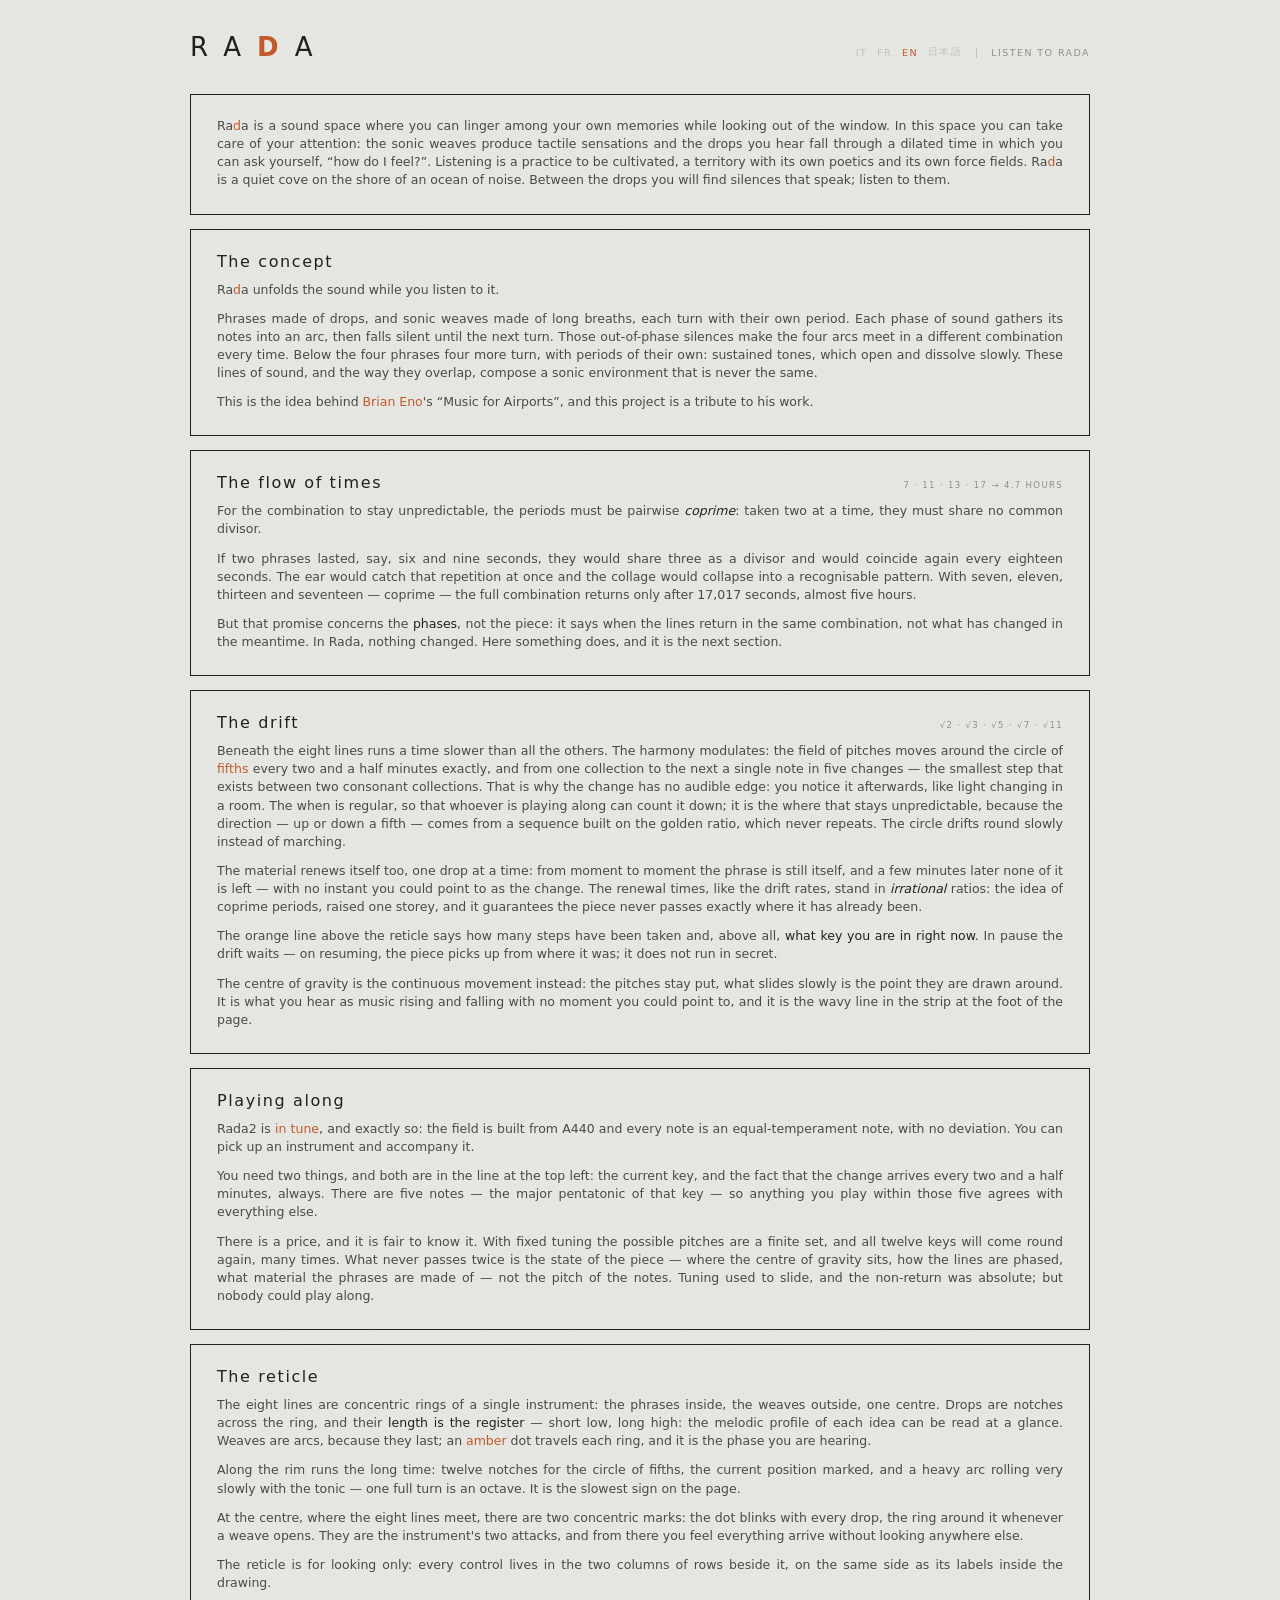
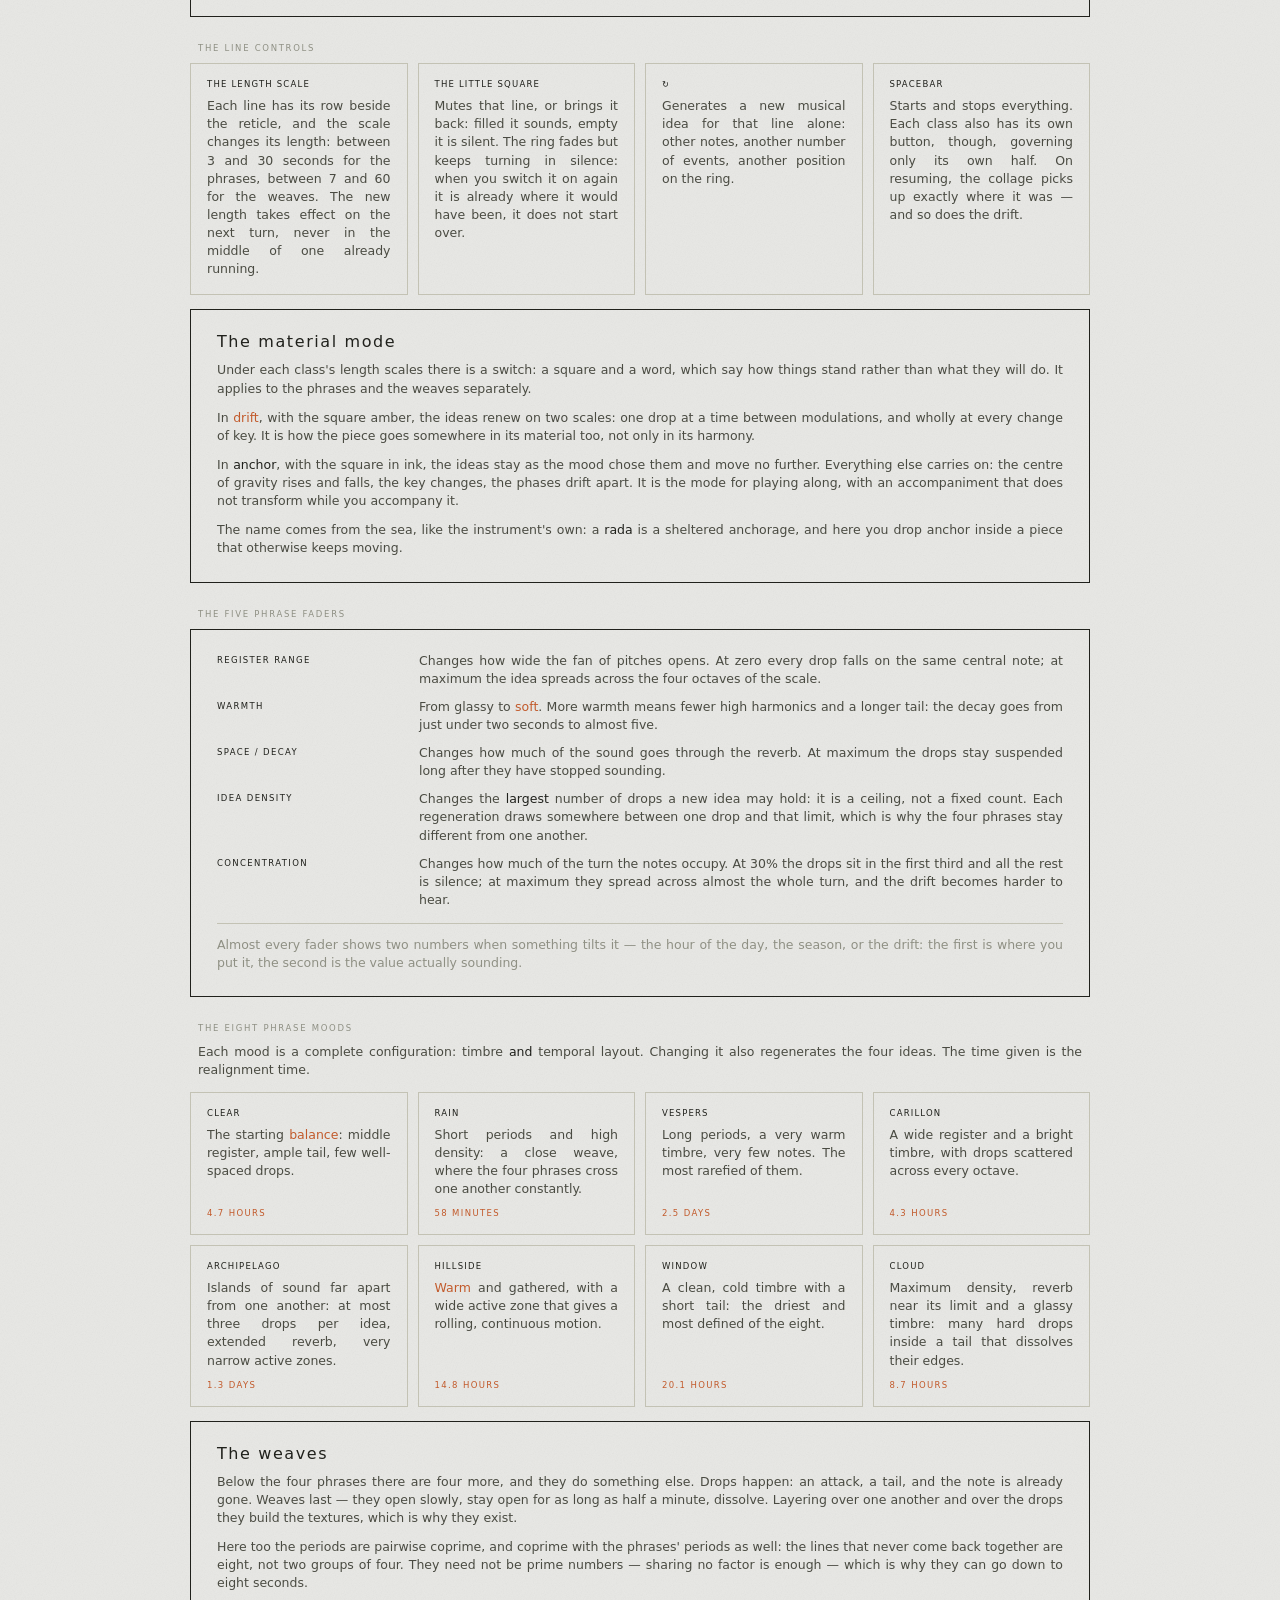
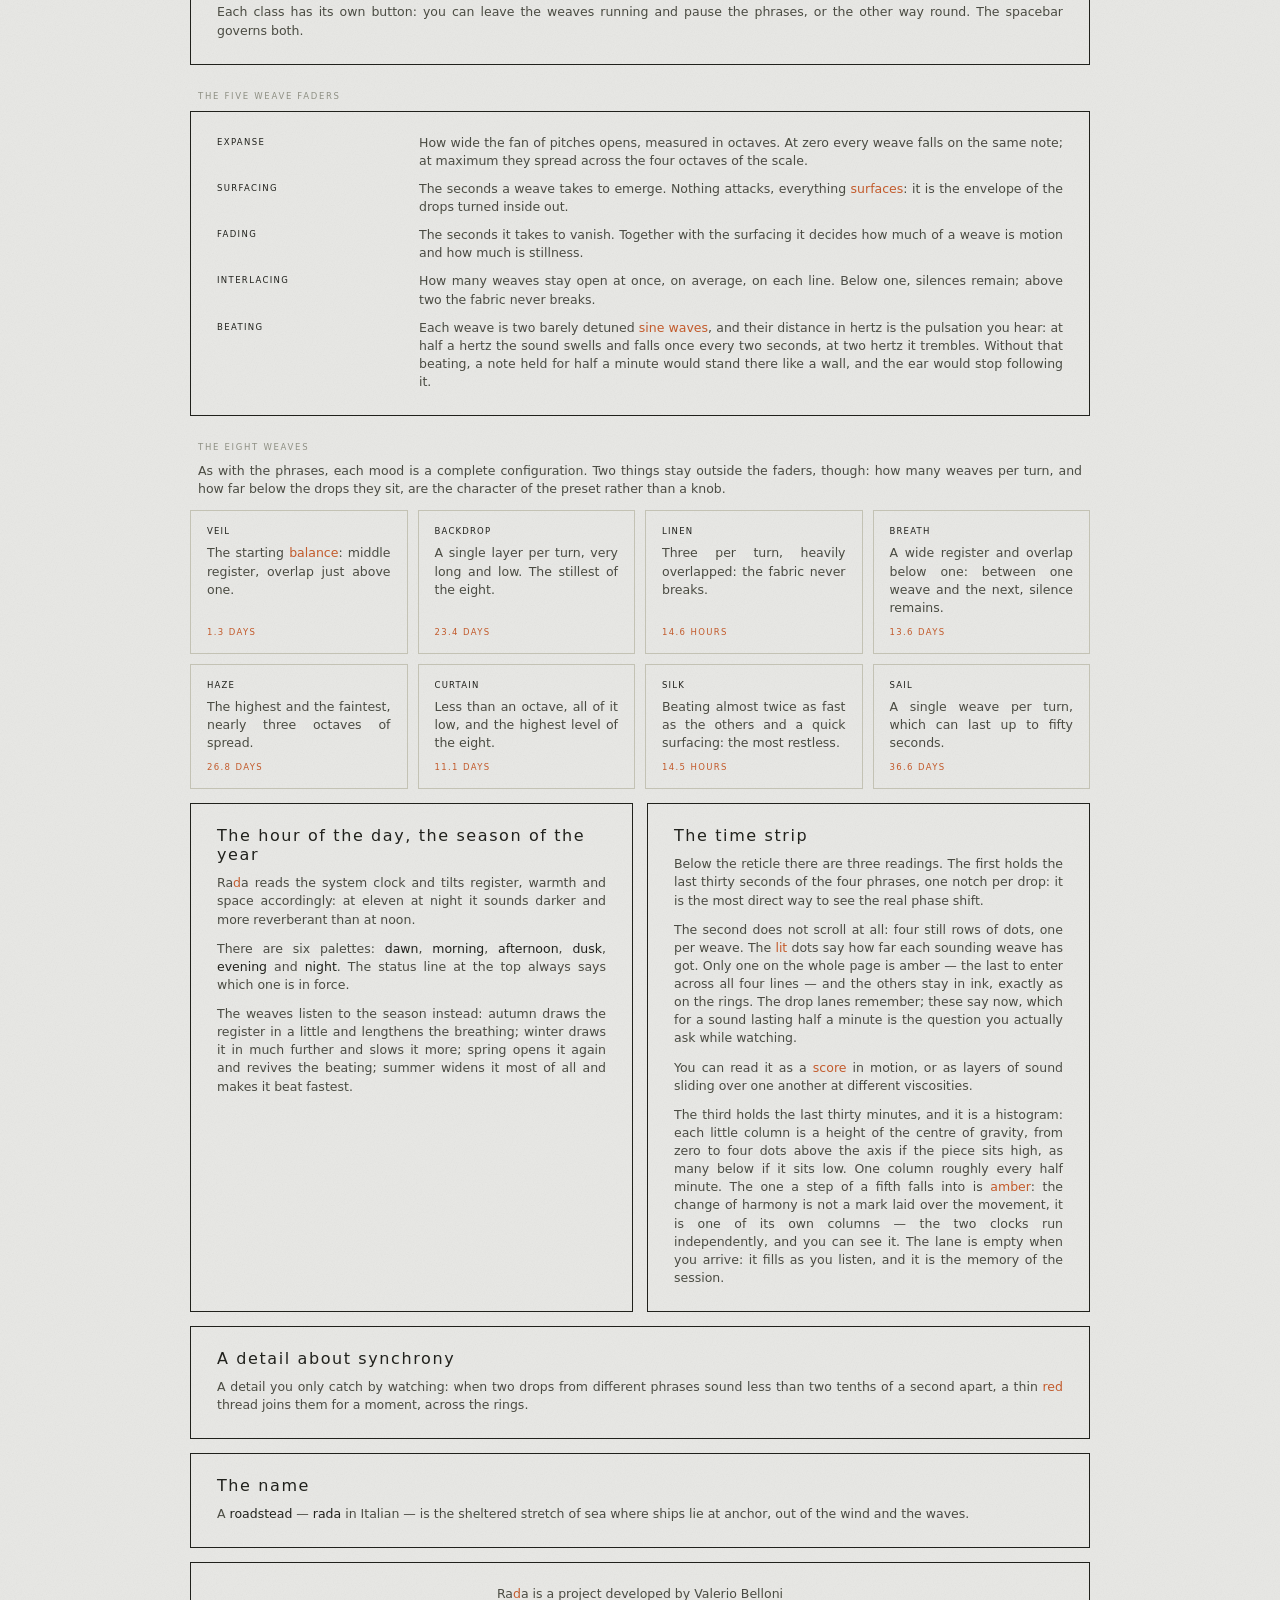
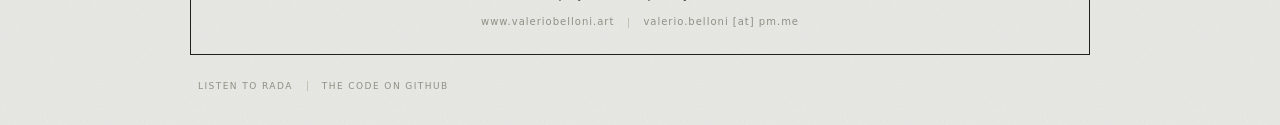
==== guida.html @ a4a293d0 "modifiche bottoni (ancora/deriva) modifiche alla posizione dei bottoni (ancora/deriva)" ====
<!DOCTYPE html>
<html lang="it">
<head>
<meta charset="utf-8">
<meta name="viewport" content="width=device-width, initial-scale=1">
<title data-i18n="g.title">Rada · Guida</title>

<meta name="description" content="How Rada2 works and how to use it: eight lines with coprime periods, a slow drift, and fixed tuning you can play along with.">

<link rel="stylesheet" href="css/style.css">
<link rel="stylesheet" href="css/guida.css">
</head>
<body>

<div class="stage doc">
 <div class="wrap doc">

  <div class="head">
    <h1><a class="logoLink" href="index.html">Ra<em>d</em>a</a></h1>
    <div class="headRight">
      <nav class="langs" id="langs" aria-label="Lingua"></nav>
      <span class="langSep" aria-hidden="true"></span>
      <a class="backLink" href="index.html" data-i18n="g.back">Ascolta Rada</a>
    </div>
  </div>

  <!-- ------------------------------------------------- l'invito, senza titolo -->
  <section class="docCard">
    <p data-i18n-html="g.open1">Ra<em class="amb">d</em>a è uno spazio sonoro nel quale si può
    indugiare nei propri ricordi mentre si guarda fuori dalla finestra. In
    questo spazio puoi prenderti cura della tua attenzione, i tessuti sonori
    producono delle sensazioni tattili e le gocce che ascolti cadono in un
    tempo dilatato nel quale puoi chiederti “come mi sento?”. L'ascolto è
    un'attività da coltivare, è un territorio che ha le sue poetiche e i suoi
    campi di forza. Ra<em class="amb">d</em>a è un'insenatura tranquilla lungo la costa di un
    oceano di rumore. Tra le gocce troverai dei silenzi che parlano;
    ascoltali.</p>
  </section>

  <!-- ------------------------------------------------------- il concetto -->
  <section class="docCard">
    <div class="cardHead"><h2 class="t" data-i18n="g.concept.t">Il concetto</h2></div>
    <p data-i18n-html="g.concept1">Ra<em class="amb">d</em>a sviluppa il suono mentre lo ascolti.</p>

    <p data-i18n-html="g.concept2">Frasi composte da gocce e tessuti sonori
    fatti di lunghi respiri girano ciascuno col proprio periodo. Ogni fase
    sonora concentra le sue note in un arco, poi tace fino al giro successivo.
    Quei silenzi fuori fase fanno in modo che i quattro archi si incontrino
    ogni volta in una combinazione diversa. Sotto le quattro frasi ne girano
    altre quattro, coi propri periodi: suoni tenuti, che si aprono e si
    dissolvono lentamente. Queste linee di suoni e le loro sovrapposizioni
    compongono un ambiente sonoro sempre differente.</p>

    <p data-i18n-html="g.concept3">Questa è l'idea alla base di “Music for
    Airports” di <em class="amb">Brian Eno</em> e questo progetto è un tributo al suo lavoro.</p>
  </section>

  <!-- --------------------------------------------- lo scorrere dei tempi -->
  <section class="docCard">
    <div class="cardHead">
      <h2 class="t" data-i18n="g.flow.t">Lo scorrere dei tempi</h2>
      <span class="realign" data-i18n="g.flow.badge">7 · 11 · 13 · 17 → 4,7 ore</span>
    </div>

    <p data-i18n-html="g.flow1">Perché la combinazione resti imprevedibile, i
    periodi devono essere <i>coprimi</i> a due a due: presi a coppie, non
    devono avere alcun divisore in comune.</p>

    <p data-i18n-html="g.flow2">Se due frasi durassero ad esempio sei e nove
    secondi condividerebbero il tre come divisore, e tornerebbero a coincidere
    ogni diciotto secondi. L'orecchio sentirebbe subito questa ripetizione e il
    collage collasserebbe in un motivo riconoscibile. Con sette, undici, tredici
    e diciassette — primi fra loro — la combinazione completa si ripete solo
    dopo 17.017 secondi, quasi cinque ore.</p>

    <p data-i18n-html="g.flow3">Ma questa promessa riguarda le <em>fasi</em>,
    non il pezzo: dice quando le linee tornano nella stessa combinazione, non
    che cosa nel frattempo è cambiato. In Rada non cambiava niente. Qui sì, ed
    è la sezione che segue.</p>
  </section>

  <!-- ---------------------------------------------------------- la deriva -->
  <section class="docCard">
    <div class="cardHead">
      <h2 class="t" data-i18n="g.der.t">La deriva</h2>
      <span class="realign" data-i18n="g.der.badge">√2 · √3 · √5 · √7 · √11</span>
    </div>

    <p data-i18n-html="g.der1">Sotto le otto linee c'è un tempo più lento di
    tutti. L'armonia modula: il campo delle altezze si sposta sul circolo delle
    <em class="amb">quinte</em> ogni due minuti e mezzo esatti, e fra una
    collezione e la successiva cambia una nota su cinque. Il quando è regolare,
    così chi accompagna può contare quanto manca; a non essere prevedibile è il
    dove, perché la direzione viene da una successione costruita sulla sezione
    aurea, che non si ripete.</p>

    <p data-i18n-html="g.der2">Anche il materiale si rinnova, una goccia per
    volta: momento per momento la frase è ancora quella, qualche minuto dopo
    non ne è rimasta nessuna.</p>

    <p data-i18n-html="g.der3">La riga arancione sopra il reticolo dice quanti
    passi sono stati fatti e, soprattutto, <em>in che tonalità sei adesso</em>.
    In pausa la deriva aspetta.</p>

    <p data-i18n-html="g.der4">Il baricentro è invece il movimento continuo: le
    altezze restano ferme, a scorrere piano è il punto attorno a cui vengono
    pescate. È quello che senti come una musica che sale e scende senza che si
    possa indicare il momento, ed è la linea ondulata nella fascia in fondo.</p>
  </section>

  <!-- ------------------------------------------------------ suonarci sopra
       La scheda più recente, ed è quella che ha cambiato il motore armonico:
       l'accordatura era mobile, e per renderla suonabile è stata fermata. -->
  <section class="docCard">
    <div class="cardHead"><h2 class="t" data-i18n="g.tune.t">Suonarci sopra</h2></div>

    <p data-i18n-html="g.tune1">Ra<em class="amb">d</em>a2 è
    <em class="amb">accordata</em>, e lo è esattamente: il campo nasce dal la a
    440 e ogni nota è una nota del temperamento equabile, senza scarti. Puoi
    prendere uno strumento e accompagnarla.</p>

    <p data-i18n-html="g.tune2">Ti servono due cose, e le trovi nella riga in
    alto a sinistra: la tonalità corrente, e il fatto che il cambio arriva ogni
    due minuti e mezzo, sempre. Le note sono cinque — la pentatonica maggiore
    di quella tonalità — quindi qualunque cosa suoni dentro quelle cinque va
    d'accordo con tutto il resto.</p>

    <p data-i18n-html="g.tune3">C'è un prezzo, ed è giusto conoscerlo. Con
    l'accordatura ferma le altezze possibili sono un insieme finito, e le dodici
    tonalità torneranno tutte, molte volte. A non ripassare mai è lo stato del
    pezzo — dove sta il baricentro, come sono sfasate le linee, di che materiale
    sono fatte le frasi — non l'altezza delle note.</p>
  </section>

  <!-- -------------------------------------------------------- il reticolo -->
  <section class="docCard">
    <div class="cardHead"><h2 class="t" data-i18n="g.ret.t">Il reticolo</h2></div>

    <p data-i18n-html="g.ret1">Le otto linee sono anelli concentrici di un solo
    strumento: le frasi all'interno, i tessuti all'esterno, un centro solo. Le
    gocce sono tacche che attraversano l'anello, e la loro <em>lunghezza è il
    registro</em>; i tessuti sono archi, perché durano; un punto
    <em class="amb">arancione</em> percorre ogni anello, ed è la fase che stai
    sentendo.</p>

    <p data-i18n-html="g.ret2">Sul bordo gira il tempo lungo: dodici tacche per
    il circolo delle quinte, e un arco pesante che rolla lentissimo con il
    baricentro — a destra il pezzo sta alto, a sinistra basso.</p>

    <p data-i18n-html="g.ret.centro">Al centro, dove le otto linee si
    incontrano, ci sono due segni concentrici: il punto lampeggia a ogni
    goccia, l'anello che lo circonda quando un tessuto si apre.</p>

    <p data-i18n-html="g.ret3">Il reticolo si guarda e basta: tutti i comandi
    stanno nelle due colonne di righe accanto.</p>
  </section>

  <!-- ------------------------------------------------- i comandi di linea -->
  <h2 class="docLabel" data-i18n="g.lbl.gestures">I comandi di linea</h2>
  <div class="docGrid g4">
    <div class="docCell">
      <span class="k" data-i18n="g.gest1.k">La scala della durata</span>
      <p data-i18n-html="g.gest1">Ogni linea ha la sua riga accanto al
      reticolo, e la scala ne cambia la durata: fra 3 e 30 secondi per le
      frasi, fra 7 e 60 per i tessuti. La nuova durata entra in vigore al giro
      successivo, mai a metà di uno in corso.</p>
    </div>
    <div class="docCell">
      <span class="k" data-i18n="g.gest2.k">Il quadratino</span>
      <p data-i18n-html="g.gest2">Silenzia quella linea, o la riattiva: pieno
      suona, vuoto tace. L'anello impallidisce ma continua a girare in
      silenzio: quando la riaccendi è già dove sarebbe stata, non riparte da
      capo.</p>
    </div>
    <div class="docCell">
      <span class="k" data-i18n="g.gest3.k">↻</span>
      <p data-i18n-html="g.gest3">Genera una nuova idea musicale per quella
      linea soltanto: altre note, altro numero di eventi, altra posizione
      sull'anello.</p>
    </div>
    <div class="docCell">
      <span class="k" data-i18n="g.gest4.k">Barra spaziatrice</span>
      <p data-i18n-html="g.gest4">Avvia e ferma tutto. Ogni classe ha però
      anche il suo pulsante, che governa solo la propria metà. Alla ripresa il
      collage riparte esattamente da dov'era — e anche la deriva.</p>
    </div>
  </div>

  <!-- ------------------------------------------------- il modo del materiale
       Arrivato dopo i comandi di linea perché è un comando anche lui, ma di
       un ordine diverso: non tocca una linea, tocca il destino di tutte. -->
  <section class="docCard">
    <div class="cardHead"><h2 class="t" data-i18n="g.modo.t">Il modo del materiale</h2></div>

    <p data-i18n-html="g.modo1">Sotto le scale di durata di ogni classe c'è un
    interruttore: un quadro e una parola, che dicono come stanno le cose
    invece di che cosa faranno. Vale per le frasi e per i tessuti
    separatamente.</p>

    <p data-i18n-html="g.modo2">In <em class="amb">deriva</em>, col quadro arancione, le idee si
    rinnovano su due scale: una goccia per volta fra una modulazione e l'altra,
    e da capo a ogni cambio di tonalità. È il modo in cui il pezzo va da
    qualche parte anche nel materiale, non solo nell'armonia.</p>

    <p data-i18n-html="g.modo3">In <em>ancora</em>, col quadro d'inchiostro, le idee restano quelle che
    lo stato d'animo ha scelto, e non si muovono più. Tutto il resto continua:
    il baricentro sale e scende, la tonalità cambia, le fasi si sfasano. È il
    modo per suonarci sopra avendo sotto un accompagnamento che non si
    trasforma mentre lo accompagni.</p>

    <p data-i18n-html="g.modo4">Il nome viene dal mare, come quello dello
    strumento: una <em>rada</em> è un ancoraggio riparato, e qui si getta
    l'ancora dentro un pezzo che per il resto continua a spostarsi.</p>
  </section>

  <!-- ------------------------------------------------------- i cursori -->
  <h2 class="docLabel" data-i18n="g.lbl.faders">I cinque cursori per le frasi</h2>
  <section class="docCard">
    <dl class="docList">
      <dt data-i18n="ctl.spread">Ampiezza registro</dt>
      <dd data-i18n-html="g.f1">Modifica quanto si allarga il ventaglio delle
      altezze. A zero tutte le gocce cadono sulla stessa nota centrale; al
      massimo l'idea si distende sulle quattro ottave della scala.</dd>

      <dt data-i18n="ctl.warmth">Calore</dt>
      <dd data-i18n-html="g.f2">Da vetroso a <em class="amb">morbido</em>. Più calore significa meno
      armoniche acute e una coda più lunga: il decadimento passa da poco meno di
      due secondi a quasi cinque.</dd>

      <dt data-i18n="ctl.rev">Spazio / coda</dt>
      <dd data-i18n-html="g.f3">Modifica quanta parte del suono passa per il
      riverbero. Al massimo le gocce restano sospese a lungo dopo aver smesso di
      suonare.</dd>

      <dt data-i18n="ctl.dens">Densità dell'idea</dt>
      <dd data-i18n-html="g.f4">Modifica il numero <em>massimo</em> di gocce che
      una nuova idea può contenere: è un tetto, non un numero fisso. Ogni
      rigenerazione pesca fra una goccia e questo limite, perciò le quattro
      frasi restano diverse fra loro.</dd>

      <dt data-i18n="ctl.head">Addensamento</dt>
      <dd data-i18n-html="g.f5">Modifica quanta parte del giro è occupata dalle
      note. Al 30% le gocce stanno nel primo terzo e tutto il resto è silenzio;
      al massimo si distribuiscono quasi su tutto il giro, e lo sfasamento si fa
      meno percepibile.</dd>
    </dl>

    <p class="docNote" data-i18n-html="g.f.note">I cursori del calore e dello
    spazio mostrano due numeri quando l'ora del giorno li inclina: il primo è
    dove l'hai messo tu, il secondo è il valore che sta davvero suonando.</p>
  </section>

  <!-- --------------------------------------------------------- i mood ---->
  <h2 class="docLabel" data-i18n="g.lbl.moods">Gli otto stati d'animo per le frasi</h2>
  <p class="docIntro" data-i18n-html="g.moods.intro">Ogni stato d'animo è una
  configurazione completa: timbro <em>e</em> configurazione temporale.
  Cambiarlo rigenera anche le quattro idee. Il tempo indicato è quello di
  riallineamento.</p>

  <div class="docGrid g4 moodGrid">
    <div class="docCell">
      <span class="k" data-mood="sereno">Sereno</span>
      <p data-i18n-html="g.m.sereno">L'<em class="amb">equilibrio</em> di partenza: registro medio,
      coda ampia, poche gocce ben distanziate.</p>
      <span class="mt" data-i18n="g.mt.sereno">4,7 ore</span>
    </div>
    <div class="docCell">
      <span class="k" data-mood="pioggia">Pioggia</span>
      <p data-i18n-html="g.m.pioggia">Periodi brevi e densità alta: il fitto
      continuo, dove le quattro frasi si incrociano di continuo.</p>
      <span class="mt" data-i18n="g.mt.pioggia">58 minuti</span>
    </div>
    <div class="docCell">
      <span class="k" data-mood="vespro">Vespro</span>
      <p data-i18n-html="g.m.vespro">Periodi lunghi, timbro caldissimo,
      pochissime note. Il più rarefatto.</p>
      <span class="mt" data-i18n="g.mt.vespro">2,5 giorni</span>
    </div>
    <div class="docCell">
      <span class="k" data-mood="carillon">Carillon</span>
      <p data-i18n-html="g.m.carillon">Registro largo e timbro chiaro, con gocce
      sparse su tutte le ottave.</p>
      <span class="mt" data-i18n="g.mt.carillon">4,3 ore</span>
    </div>
    <div class="docCell">
      <span class="k" data-mood="arcipelago">Arcipelago</span>
      <p data-i18n-html="g.m.arcipelago">Isole di suono molto distanti fra loro:
      massimo tre gocce per idea, riverbero esteso, zone attive molto
      strette.</p>
      <span class="mt" data-i18n="g.mt.arcipelago">1,3 giorni</span>
    </div>
    <div class="docCell">
      <span class="k" data-mood="collina">Collina</span>
      <p data-i18n-html="g.m.collina"><em class="amb">Caldo</em> e raccolto, con una zona attiva
      ampia che dà un andamento ondulato e continuo.</p>
      <span class="mt" data-i18n="g.mt.collina">14,8 ore</span>
    </div>
    <div class="docCell">
      <span class="k" data-mood="finestra">Finestra</span>
      <p data-i18n-html="g.m.finestra">Timbro netto e freddo, coda corta: il più
      asciutto e definito degli otto.</p>
      <span class="mt" data-i18n="g.mt.finestra">20,1 ore</span>
    </div>
    <div class="docCell">
      <span class="k" data-mood="nuvola">Nuvola</span>
      <p data-i18n-html="g.m.nuvola">Densità massima, riverbero quasi al limite
      e timbro vetroso: tante gocce dure dentro una coda che ne diluisce i
      contorni.</p>
      <span class="mt" data-i18n="g.mt.nuvola">8,7 ore</span>
    </div>
  </div>


  <!-- --------------------------------------------------------- i tessuti -->
  <section class="docCard">
    <div class="cardHead"><h2 class="t" data-i18n="g.tes.t">I tessuti</h2></div>
    <p data-i18n-html="g.tes1">Sotto le quattro frasi ce ne sono altre quattro, e
    non fanno la stessa cosa. Le gocce accadono: un attacco, una coda, e la nota
    è già passata. I tessuti invece durano — si aprono lentamente, restano aperti
    anche mezzo minuto, si dissolvono. Sovrapponendosi fra loro e alle gocce
    formano le tessiture, ed è la ragione per cui esistono.</p>

    <p data-i18n-html="g.tes2">Anche qui i periodi sono coprimi a due a due, e lo
    sono anche con quelli delle frasi: le linee che non tornano mai insieme sono
    otto, non due gruppi da quattro. Non devono essere numeri primi — basta che
    non abbiano fattori in comune — ed è per questo che si scende fino a otto
    secondi.</p>

    <p data-i18n-html="g.tes3">Ogni classe ha il suo pulsante: si possono
    lasciare i tessuti e mettere in pausa le frasi, o il contrario. La barra
    spaziatrice invece vale per entrambe.</p>
  </section>

  <h2 class="docLabel" data-i18n="g.lbl.tfaders">I cinque cursori dei tessuti</h2>
  <section class="docCard">
    <dl class="docList">
      <dt data-i18n="dctl.spread">Estensione</dt>
      <dd data-i18n-html="g.tf1">Quanto si allarga il ventaglio delle altezze, misurato in ottave. A zero tutti i tessuti cadono sulla stessa nota; al massimo si distendono sulle quattro ottave della scala.</dd>

      <dt data-i18n="dctl.apri">Affioramento</dt>
      <dd data-i18n-html="g.tf2">I secondi che un tessuto impiega a emergere. Nulla attacca, tutto <em class="amb">affiora</em>: è l'inviluppo rovesciato rispetto a quello delle gocce.</dd>

      <dt data-i18n="dctl.chiudi">Dissolvenza</dt>
      <dd data-i18n-html="g.tf3">I secondi che impiega a sparire. Insieme all'affioramento decide quanta parte del tessuto è movimento e quanta è stasi.</dd>

      <dt data-i18n="dctl.sovr">Intreccio</dt>
      <dd data-i18n-html="g.tf4">Quanti tessuti restano aperti insieme, in media, su ciascuna linea. Sotto uno restano dei silenzi; sopra due la trama non si interrompe mai.</dd>

      <dt data-i18n="dctl.battito">Battito</dt>
      <dd data-i18n-html="g.tf5">Ogni tessuto è fatto di due <em class="amb">sinusoidi</em> appena
      scordate, e la loro differenza in hertz è la pulsazione che si sente: a
      mezzo hertz il suono si gonfia e si sgonfia una volta ogni due secondi, a
      due hertz trema. Senza quel battito una nota tenuta mezzo minuto sarebbe
      un muro immobile, e l'orecchio smetterebbe di seguirla.</dd>

    </dl>
  </section>

  <h2 class="docLabel" data-i18n="g.lbl.tmoods">Gli otto tessuti</h2>
  <p class="docIntro" data-i18n-html="g.tmoods.intro">Come per le frasi, ogni
  stato d'animo è una configurazione completa. Due cose però restano fuori dai
  cursori:
  quanti tessuti per giro e quanto stanno sotto alle gocce sono il carattere del
  preset, non una manopola.</p>

  <div class="docGrid g4 moodGrid">
    <div class="docCell">
      <span class="k" data-drone-mood="velo">Velo</span>
      <p data-i18n-html="g.tm.velo">L'<em class="amb">equilibrio</em> di partenza: registro medio, sovrapposizione appena sopra l'uno.</p>
      <span class="mt" data-i18n="g.tmt.velo">1,3 giorni</span>
    </div>
    <div class="docCell">
      <span class="k" data-drone-mood="fondale">Fondale</span>
      <p data-i18n-html="g.tm.fondale">Uno strato solo per giro, lunghissimo e grave. Il più immobile degli otto.</p>
      <span class="mt" data-i18n="g.tmt.fondale">23,4 giorni</span>
    </div>
    <div class="docCell">
      <span class="k" data-drone-mood="lino">Lino</span>
      <p data-i18n-html="g.tm.lino">Tre per giro molto sovrapposti: la trama non si interrompe mai.</p>
      <span class="mt" data-i18n="g.tmt.lino">14,6 ore</span>
    </div>
    <div class="docCell">
      <span class="k" data-drone-mood="respiro">Respiro</span>
      <p data-i18n-html="g.tm.respiro">Registro largo e sovrapposizione sotto l'uno: fra un tessuto e l'altro resta il silenzio.</p>
      <span class="mt" data-i18n="g.tmt.respiro">13,6 giorni</span>
    </div>
    <div class="docCell">
      <span class="k" data-drone-mood="bruma">Bruma</span>
      <p data-i18n-html="g.tm.bruma">Il più acuto e il più tenue, quasi tre ottave di estensione.</p>
      <span class="mt" data-i18n="g.tmt.bruma">26,8 giorni</span>
    </div>
    <div class="docCell">
      <span class="k" data-drone-mood="tenda">Tenda</span>
      <p data-i18n-html="g.tm.tenda">Meno di un'ottava, tutta in basso, e il livello più alto degli otto.</p>
      <span class="mt" data-i18n="g.tmt.tenda">11,1 giorni</span>
    </div>
    <div class="docCell">
      <span class="k" data-drone-mood="seta">Seta</span>
      <p data-i18n-html="g.tm.seta">Battito quasi doppio degli altri e affioramento rapido: il più inquieto.</p>
      <span class="mt" data-i18n="g.tmt.seta">14,5 ore</span>
    </div>
    <div class="docCell">
      <span class="k" data-drone-mood="vela">Vela</span>
      <p data-i18n-html="g.tm.vela">Un tessuto solo per giro, che può durare fino a cinquanta secondi.</p>
      <span class="mt" data-i18n="g.tmt.vela">36,6 giorni</span>
    </div>
  </div>

  <!-- ---------------------------------------------- le due cose che vivono -->
  <div class="docPair">
    <section class="docCard">
      <div class="cardHead"><h2 class="t" data-i18n="g.hour.t">L'ora del giorno</h2></div>
      <p data-i18n-html="g.hour1">Ra<em class="amb">d</em>a legge l'orologio del sistema e inclina di
      conseguenza il registro, il calore e lo spazio: alle 23 suona più cupa e
      riverberata che a mezzogiorno.</p>
      <p data-i18n-html="g.hour2">Le palette sono sei: <em>alba</em>,
      <em>mattino</em>, <em>pomeriggio</em>, <em>tramonto</em>, <em>sera</em> e
      <em>notturna</em>. La riga di stato in alto dice sempre quale è in
      vigore.</p>
      <p data-i18n-html="g.hour3">Ai tessuti parla invece la stagione:
      l'autunno raccoglie appena il registro e allunga il respiro; l'inverno lo
      raccoglie molto di più e lo rallenta ancora; la primavera lo riapre e
      ravviva il battito; l'estate lo allarga più di tutte e lo fa battere più
      in fretta.</p>
    </section>

    <section class="docCard">
      <div class="cardHead"><h2 class="t" data-i18n="g.strip.t">La fascia temporale</h2></div>
      <p data-i18n-html="g.strip1">Sotto il reticolo ci sono tre letture. La
      prima contiene gli ultimi trenta secondi delle quattro frasi, una tacca
      per goccia: è il modo più diretto per vedere lo sfasamento reale.</p>

      <p data-i18n-html="g.strip1b">La seconda non scorre affatto: quattro file
      ferme di puntini, una per tessuto. I puntini <em class="amb">accesi</em>
      dicono quanto è avanzata ogni tenuta in corso. L'arancione tocca a una
      sola in tutta la pagina — l'ultima entrata fra tutt'e quattro le linee —
      e le altre restano inchiostro, come sugli anelli.</p>
      <p data-i18n-html="g.strip2">Puoi guardarla come uno <em class="amb">spartito</em> in
      movimento, o un sovrapporsi di strati sonori che scorrono con viscosità
      differenti.</p>
        <p data-i18n-html="g.strip3">La terza contiene gli ultimi trenta
      minuti, ed è un istogramma: ogni colonnina è un'altezza del baricentro,
      da zero a quattro puntini sopra l'asse se il pezzo sta alto, altrettanti
      sotto se sta basso. Quella in cui cade un passo di quinta è
      <em class="amb">arancione</em>.</p>
    </section>
  </div>

  <!-- ---------------------------------------------- il filo fra due gocce
       Stava in coda al riquadro del nome, dove non c'entrava nulla: è una
       cosa che si vede, non una postilla su una parola.                  -->
  <section class="docCard docEnd">
    <div class="cardHead"><h2 class="t" data-i18n="g.sync.t">Un dettaglio sulla sincronia</h2></div>
    <p data-i18n-html="g.name.note">Un dettaglio che si nota solo guardando:
    quando due gocce di frasi diverse suonano a meno di due decimi di secondo
    l'una dall'altra, un sottile filo <em class="amb">rosso</em> le unisce per un
    istante, attraverso gli anelli.</p>
  </section>

  <!-- ------------------------------------------------------------ chiusa -->
  <section class="docCard">
    <div class="cardHead"><h2 class="t" data-i18n="g.name.t">Il nome</h2></div>
    <p data-i18n-html="g.name1">Una <em>rada</em> è il tratto di mare riparato
    dove le navi sostano al riparo dai venti e dalle onde.</p>
  </section>

  <!-- ----------------------------------------------------------- colophon
       Chiude la pagina con una firma. Il rettangolo è quello di sempre, ma la
       voce è più bassa: qui non c'è nulla da studiare, solo da sapere.
       Il nome del sito e l'indirizzo non si traducono — sono identificatori,
       non parole. Si traduce solo la frase che li introduce.            -->
  <section class="docCard docColophon">
    <p data-i18n-html="g.credits">Ra<em class="amb">d</em>a è un progetto sviluppato da Valerio Belloni</p>
    <div class="recapiti">
      <a href="https://www.valeriobelloni.art">www.valeriobelloni.art</a>
      <span class="sep" aria-hidden="true"></span>
      <!-- Non è un collegamento, ed è voluto: un mailto: che contenga "[at]"
           aprirebbe una bozza con un destinatario inesistente. Scritto così
           l'indirizzo va ricomposto a mano da chi scrive — che è il prezzo
           di non darlo in pasto ai raccoglitori di indirizzi. -->
      <span class="posta">valerio.belloni [at] pm.me</span>
    </div>
  </section>

  <footer class="docFoot">
    <a href="index.html" data-i18n="g.back">Ascolta Rada</a>
    <span class="sep"></span>
    <a href="https://github.com/valeriobelloni78/rada2" data-i18n="g.foot.code">Il codice su GitHub</a>
  </footer>

 </div>
</div>

<!-- l'ordine conta: prima le parole dell'interfaccia, poi quelle della guida,
     che vi si appoggiano e completano il dizionario -->
<script src="js/i18n.js"></script>
<script src="js/guida-i18n.js"></script>
</body>
</html>
---- css/style.css ----
/* =============================================================================
   RADA2 · style.css

   Le variabili qui sotto sono l'unica fonte della palette: anche il canvas
   le legge (js/disegno.js → readPalette). Cambiarle qui cambia tutto.

   La lingua visiva è quella dei disegni tecnici: inchiostro su carta, filo
   sottile, angoli vivi, molto vuoto. NIENTE SCATOLE — in Rada i riquadri col
   bordo delimitavano le due classi; qui lo strumento è uno e galleggia sulla
   carta, e a separare le sezioni bastano i fili. E NIENTE PILLOLE: ogni
   forma tonda che non sia un segno del reticolo è sparita, perché su una
   tavola fatta di cerchi il tondo dei bottoni non diceva più niente.
============================================================================= */

:root{
  --paper:#e7e7e4;   /* fondo, grigio chiarissimo appena caldo */
  --ink:#20211c;     /* inchiostro, nero morbido verdastro */
  --ink-2:#4a4b42;   /* inchiostro secondario */
  --dust:#8f9084;    /* etichette tenui */
  --hair:#c3c2b4;    /* linee inattive */
  --scelto:#55564c;  /* fondo dei bottoni scelti: scuro, ma non inchiostro */
  --amber:#c25a2b;   /* unico accento */
  --glow:rgba(194,90,43,.18);
  --sans:"Helvetica Neue",-apple-system,system-ui,"Segoe UI",Roboto,Arial,sans-serif;
}

/* --------------------------------------------------------- la grana della carta
   Rumore frattale generato dal browser, non un'immagine da scaricare: è un
   SVG scritto qui dentro come data URI, quindi la pagina continua ad aprirsi
   senza rete — che è una regola del progetto, non una comodità.            */
:root{
  --carta:url("data:image/svg+xml,%3Csvg xmlns='http://www.w3.org/2000/svg' width='200' height='200'%3E%3Cfilter id='g'%3E%3CfeTurbulence type='fractalNoise' baseFrequency='.9' numOctaves='4' stitchTiles='stitch'/%3E%3CfeColorMatrix type='saturate' values='0'/%3E%3C/filter%3E%3Crect width='200' height='200' filter='url(%23g)' opacity='.08'/%3E%3C/svg%3E");
}

*{box-sizing:border-box}
html,body{margin:0;height:100%}
body{
  background-color:var(--paper);
  background-image:var(--carta);
  color:var(--ink);
  font-family:var(--sans);
  font-weight:300;
  -webkit-font-smoothing:antialiased;
  overflow-x:hidden;
}

/* etichette minute: peso pieno e tracking ampio, perché reggano al corpo piccolo */
.status,.ctl label,.realign,.colTitolo,.lineaSigla{
  font-family:var(--sans);
  font-weight:400;
  letter-spacing:.18em;
}

/* --------------------------------------------------------- impaginazione */
.stage{
  min-height:100vh;
  min-height:100dvh;
  display:flex;
  flex-direction:column;
  align-items:center;
  justify-content:center;
  padding:26px 20px 34px;
}
.wrap{width:100%;max-width:1060px}

/* --------------------------------------------------------------- testata */
.head{
  display:flex;
  align-items:baseline;
  justify-content:space-between;
  gap:16px;
  flex-wrap:wrap;
  margin-bottom:34px;
}
h1{
  margin:0;
  font-weight:300;
  font-size:clamp(21px,4.6vw,26px);
  letter-spacing:.62em;
  line-height:1;
  text-transform:uppercase;
}
h1 em{font-style:normal;font-weight:600;color:var(--amber)}

.status{
  display:flex;
  align-items:center;
  gap:9px;
  font-size:9.5px;
  letter-spacing:.15em;
  text-transform:uppercase;
  color:var(--ink-2);
}
.pulse{
  width:7px;height:7px;border-radius:50%;
  background:var(--hair);flex:none;transition:.4s;
}
.status.live{color:var(--ink)}
.status.live .pulse{background:var(--amber);animation:pulse 2.6s ease-in-out infinite}

.headRight{
  display:flex;align-items:center;gap:14px;
  flex-wrap:wrap;justify-content:flex-end;
}
.langs{display:flex;gap:10px}
.lang{
  appearance:none;border:0;background:transparent;padding:0;
  font-family:var(--sans);font-weight:400;
  font-size:9.5px;letter-spacing:.15em;text-transform:uppercase;
  color:var(--hair);cursor:pointer;transition:.2s;
}
.lang:hover{color:var(--ink-2)}
.lang.sel{color:var(--amber)}
.lang:focus-visible{outline:1.5px solid var(--amber);outline-offset:3px}
.langSep{width:1px;height:10px;background:var(--hair);flex:none}
@keyframes pulse{
  0%,100%{opacity:.35;transform:scale(.85)}
  50%{opacity:1;transform:scale(1.15)}
}

/* ------------------------------------------------------------ lo strumento
   Nessun bordo: il reticolo poggia sulla carta come in un disegno tecnico.
   Sopra, i due indicatori del tempo lungo; ai lati, le colonne di linea.  */
.loopCard{padding:0}
.cardHead{
  display:flex;
  justify-content:space-between;
  align-items:baseline;
  gap:12px;
  margin:0 0 18px;
  flex-wrap:wrap;
}
/* Due indicatori, e uno solo può essere arancione: l'accento vale finché è
   raro. Lo prende la deriva, che è la promessa di questo strumento; il
   riallineamento delle fasi resta — è l'eredità di Rada — ma in grigio.   */
.realign{font-size:8.5px;letter-spacing:.16em;text-transform:uppercase;color:var(--dust)}
#deriva{color:var(--amber)}

.strumento{
  display:grid;
  grid-template-columns:minmax(170px,1fr) minmax(0,560px) minmax(170px,1fr);
  gap:26px;
  align-items:center;
}
#canvas-holder{display:flex;justify-content:center;min-width:0}
#canvas-holder canvas{display:block}

/* ------------------------------------------------------- le colonne di linea
   Otto righe native — sigla, scala della durata, valore, quadratino, ↻ —
   che sono l'unica interfaccia delle otto linee: il canvas non ascolta.
   Le frasi a sinistra e i tessuti a destra, dallo stesso lato delle loro
   etichette dentro il reticolo.                                            */
.colTitolo{
  display:block;
  font-size:8px;letter-spacing:.2em;text-transform:uppercase;
  color:var(--dust);
  margin-bottom:12px;
}
.linea{
  display:grid;
  grid-template-columns:2ch minmax(0,1fr) auto auto auto;
  align-items:center;
  gap:9px;
  padding:8px 0;
}
.lineaSigla{
  font-size:8px;text-transform:uppercase;
  color:var(--dust);
}
.lineaVal{
  font-size:9px;letter-spacing:.06em;
  color:var(--ink-2);
  font-variant-numeric:tabular-nums;
  min-width:5.5ch;text-align:right;
  white-space:nowrap;
}
/* Il quadratino: pieno quando la linea suona, vuoto quando tace. Lo stato
   sta nel segno, l'azione nell'aria-label — e nell'aria-pressed.          */
.lineaMute{
  appearance:none;cursor:pointer;padding:0;flex:none;
  width:11px;height:11px;
  border:1px solid var(--ink-2);
  background:var(--ink-2);
  transition:.2s;
}
.lineaMute.muta{background:transparent}
.lineaMute:hover{border-color:var(--ink)}
.lineaRegen{
  appearance:none;border:0;background:transparent;padding:0;
  font-family:var(--sans);font-weight:300;font-size:14px;
  color:var(--dust);cursor:pointer;transition:.2s;line-height:1;
}
.lineaRegen:hover{color:var(--amber)}
.lineaMute:focus-visible,.lineaRegen:focus-visible{
  outline:1.5px solid var(--amber);outline-offset:3px;
}

/* ------------------------------------------------------------------ cursori
   Scale graduate: una linea, le tacche sotto, e un indice rettangolare
   sottile al posto del pomello tondo. Le tacche sono un gradiente ripetuto —
   nessuna immagine, nessun elemento in più.                                */
input[type=range]{
  -webkit-appearance:none;appearance:none;
  width:100%;height:15px;
  background:
    linear-gradient(var(--hair),var(--hair)) 0 5px/100% 1px no-repeat,
    repeating-linear-gradient(90deg,var(--hair) 0 1px,transparent 1px calc(100%/12)) 0 100%/100% 4px no-repeat;
  outline:none;cursor:pointer;
}
input[type=range]::-webkit-slider-thumb{
  -webkit-appearance:none;
  width:3px;height:13px;border-radius:0;
  background:var(--ink);border:0;
  cursor:ew-resize;
}
input[type=range]::-moz-range-thumb{
  width:3px;height:13px;border-radius:0;
  background:var(--ink);border:0;
  cursor:ew-resize;
}
input[type=range]:focus-visible{outline:1.5px solid var(--amber);outline-offset:4px}

/* ------------------------------------------------------- comandi d'insieme
   Un filo sopra ogni gruppo: è il filo, non una scatola, a dire dove
   comincia una sezione.                                                    */
.controls{
  display:grid;
  grid-template-columns:1fr 1fr;
  gap:14px 26px;
  margin-top:30px;
  padding-top:20px;
  border-top:1px solid var(--hair);
}
.ctl label{
  display:flex;justify-content:space-between;gap:8px;
  font-size:9px;letter-spacing:.16em;text-transform:uppercase;
  color:var(--ink-2);margin-bottom:7px;
}
.ctl label b{color:var(--amber);font-weight:400;font-variant-numeric:tabular-nums}

/* --------------------------------------------------- il modo del materiale
   Un quadro e una parola, senza filo di separazione e senza intestazione: il
   bottone dice tutto da sé, e nella colonna stretta ogni segno in più era
   rumore. Il quadro è arancione quando il materiale deriva e d'inchiostro
   quando è ancorato — l'unico posto della pagina in cui l'accento indica uno
   stato di riposo invece di un evento, ed è voluto: la deriva è ciò che lo
   strumento fa se lo lasci fare.

   Sotto le frasi il quadro sta a sinistra della parola, sotto i tessuti a
   destra: ogni colonna spinge il proprio segno verso il bordo esterno, e i
   due bottoni si guardano da lontano come le due colonne che li ospitano.  */
.modi{display:flex;margin-top:16px}
.colTessuti .modi{justify-content:flex-end}
.modoBtn{
  appearance:none;border:0;background:transparent;padding:4px 0;
  display:flex;align-items:center;gap:9px;
  font-family:var(--sans);cursor:pointer;
}
.colTessuti .modoBtn{flex-direction:row-reverse}
.modoQuadro{
  width:11px;height:11px;flex:none;
  background:var(--amber);border:1px solid var(--amber);
  transition:.2s;
}
.modoBtn.ancora .modoQuadro{background:var(--ink);border-color:var(--ink)}
.modoNome{
  font-weight:400;font-size:8px;letter-spacing:.2em;text-transform:uppercase;
  color:var(--ink-2);transition:.2s;
}
.modoBtn:hover .modoNome{color:var(--ink)}
.modoBtn:focus-visible{outline:1.5px solid var(--amber);outline-offset:3px}
/* Il nome della classe: nel documento per chi ascolta, fuori dallo schermo
   per chi guarda. Non `display:none`, che lo toglierebbe anche a loro.    */
.modoDove{
  position:absolute;width:1px;height:1px;
  margin:-1px;padding:0;overflow:hidden;
  clip-path:inset(50%);white-space:nowrap;border:0;
}

/* --------------------------------------------------------- barra inferiore */
.bar{
  display:flex;align-items:center;justify-content:space-between;
  gap:14px;flex-wrap:wrap;margin-top:24px;
}
.moods{
  display:grid;
  grid-template-columns:repeat(8,1fr);
  gap:7px;
  min-width:0;
  counter-reset:mood;
}
/* I mood come etichette tecniche numerate. Il numero lo mette il CSS, non
   il dizionario: è notazione, non lingua — e i bottoni restano riscrivibili
   al cambio di lingua senza perdere la numerazione.                        */
.mood{
  appearance:none;
  border:1px solid var(--hair);
  background:transparent;color:var(--ink-2);
  font-family:var(--sans);font-weight:400;
  font-size:8px;letter-spacing:.09em;text-transform:uppercase;text-align:center;
  padding:7px 4px;border-radius:0;cursor:pointer;transition:.2s;
  counter-increment:mood;
}
.mood::before{
  content:counter(mood,decimal-leading-zero) " ";
  color:var(--dust);
  letter-spacing:.02em;
}
.mood:hover{border-color:var(--ink);color:var(--ink)}
/* Lo stato scelto è un grigio scuro, non l'inchiostro pieno: il nero massimo
   resta ai segni del reticolo.                                             */
.mood.sel{color:var(--paper);background:var(--scelto);border-color:var(--scelto)}
.mood.sel::before{color:var(--paper);opacity:.55}
.mood:focus-visible{outline:1.5px solid var(--amber);outline-offset:3px}

.power{
  appearance:none;
  border:1px solid var(--ink);background:transparent;color:var(--ink);
  font-family:var(--sans);font-weight:400;
  font-size:10px;letter-spacing:.18em;text-transform:uppercase;
  padding:10px 24px;border-radius:0;cursor:pointer;transition:.25s;
  display:flex;align-items:center;gap:9px;justify-content:center;
  flex:none;
}
.power:hover{background:rgba(32,33,28,.06)}
.power.on{background:var(--scelto);border-color:var(--scelto);color:var(--paper)}
.power:focus-visible{outline:1.5px solid var(--amber);outline-offset:3px}
.dot{width:6px;height:6px;border-radius:50%;background:var(--dust);transition:.3s;flex:none}
.power.on .dot{
  background:var(--amber);
  box-shadow:0 0 12px 2px var(--glow);
  animation:breathe 4s ease-in-out infinite;
}
@keyframes breathe{0%,100%{opacity:.55}50%{opacity:1}}

/* La riga della stagione, col riallineamento dei tessuti accanto: apre la
   sezione dei comandi della seconda classe.                                */
.statusDroni{
  display:flex;align-items:baseline;justify-content:space-between;
  gap:12px;flex-wrap:wrap;
  margin:34px 0 0;
}
.controlsTessuti{margin-top:14px}
.barDroni{margin-top:24px}

/* rimando alla guida, sotto i mood */
.foot{margin-top:18px}
.docLink{
  font-family:var(--sans);font-weight:400;
  font-size:9px;letter-spacing:.16em;text-transform:uppercase;
  color:var(--dust);text-decoration:none;transition:.2s;
  border-bottom:1px solid transparent;padding-bottom:2px;
}
.docLink:hover{color:var(--ink);border-bottom-color:var(--hair)}
.docLink:focus-visible{outline:1.5px solid var(--amber);outline-offset:3px}

/* --------------------------------------------------------------- la firma */
.firma{
  margin-top:26px;
  padding-top:16px;
  border-top:1px solid var(--hair);
  text-align:center;
}
.firma p{
  margin:0;
  font-family:var(--sans);font-weight:400;
  font-size:10px;letter-spacing:.1em;
  color:var(--dust);
}
.firma .recapiti{
  display:flex;align-items:center;justify-content:center;
  gap:14px;flex-wrap:wrap;margin-top:9px;
}
.firma a,
.firma .posta{
  font-family:var(--sans);font-weight:400;
  font-size:10px;letter-spacing:.1em;color:var(--dust);
  text-decoration:none;padding-bottom:2px;
  border-bottom:1px solid transparent;
}
.firma a{transition:.2s}
.firma a:hover{color:var(--ink);border-bottom-color:var(--hair)}
.firma a:focus-visible{outline:1.5px solid var(--amber);outline-offset:3px}
.firma .sep{width:1px;height:10px;background:var(--hair);flex:none}
@media (max-width:479px){
  .firma .sep{display:none}
  .firma .recapiti{gap:8px;flex-direction:column}
}

/* ---------------------------------------------------- soglia d'ingresso */
.gate{
  position:fixed;inset:0;z-index:40;
  background-color:var(--paper);
  background-image:var(--carta);
  display:flex;flex-direction:column;
  align-items:center;justify-content:center;
  gap:24px;padding:30px;text-align:center;
  cursor:pointer;
  transition:opacity .6s, visibility 0s .6s;
}
.gate.off{opacity:0;pointer-events:none;visibility:hidden}
.gate h2{
  margin:0;font-weight:300;
  font-size:clamp(24px,6vw,34px);
  letter-spacing:.62em;text-transform:uppercase;line-height:1;
}
.gate h2 em{font-style:normal;font-weight:600;color:var(--amber)}
.gate p{
  margin:0;max-width:34ch;
  font-size:14px;line-height:1.6;font-weight:300;
  color:var(--ink-2);letter-spacing:.02em;
}
.gate .enter{
  appearance:none;
  background:transparent;color:var(--ink);
  font-family:var(--sans);
  border:1px solid var(--ink);border-radius:0;
  padding:13px 34px;
  font-size:13px;letter-spacing:.2em;text-transform:uppercase;
  font-weight:400;transition:.25s;cursor:pointer;
}
.gate:hover .enter,
.gate .enter:hover{background:var(--ink);color:var(--paper)}
.gate .enter:focus-visible{outline:2px solid var(--amber);outline-offset:4px}

/* ------------------------------------------------------------ adattamenti */
@media (min-width:780px){
  .controls{grid-template-columns:repeat(5,1fr);gap:0 26px}
  .stage{padding:34px 28px}
}
/* Sotto i 900 px le colonne non stanno più ai lati: il reticolo sale sopra,
   intero, e le due colonne si affiancano sotto di lui.                     */
@media (max-width:899px){
  .strumento{grid-template-columns:1fr 1fr;gap:20px}
  #canvas-holder{grid-column:1 / -1;grid-row:1}
}
@media (max-width:719px){
  .moods{grid-template-columns:repeat(4,1fr);width:100%}
  .langSep{display:none}
}
@media (max-width:540px){
  .strumento{grid-template-columns:1fr}
  #canvas-holder{grid-column:auto}
  .controls{grid-template-columns:1fr}
  .bar{justify-content:center}
}

/* ------------------------------------ trattamento tipografico del giapponese
   Il giapponese non ha maiuscolo: la gerarchia minuta si ricostruisce con il
   corpo e il 字間, che vuole valori molto più stretti del latino.          */
:lang(ja) .status,
:lang(ja) .ctl label,
:lang(ja) .realign,
:lang(ja) .colTitolo,
:lang(ja) .modoNome,
:lang(ja) .mood,
:lang(ja) .lang,
:lang(ja) .docLink{
  text-transform:none;
  letter-spacing:.08em;
}
:lang(ja) .status{font-size:10.5px}
:lang(ja) .ctl label{font-size:10px}
:lang(ja) .realign{font-size:9.5px}
:lang(ja) .colTitolo{font-size:9.5px}
:lang(ja) .lineaVal{font-size:10px}
:lang(ja) .mood{font-size:9px;letter-spacing:.04em}
:lang(ja) .modoNome{font-size:10px;letter-spacing:.08em}
:lang(ja) .power{font-size:11px;letter-spacing:.08em}
:lang(ja) .gate p{line-height:1.9;letter-spacing:.02em}
:lang(ja) .gate .enter{letter-spacing:.12em}

/* chi preferisce meno movimento: si fermano le animazioni decorative */
@media (prefers-reduced-motion:reduce){
  .status.live .pulse,.power.on .dot{animation:none}
  .gate{transition:none}
}
---- css/guida.css ----
/* =============================================================================
   RADA · guida.css — la pagina di documentazione

   Si appoggia a style.css, che resta l'unica fonte della palette: qui non c'è
   nessun colore scritto a mano, solo le variabili già definite là.

   La gerarchia dei rettangoli ricalca quella dell'interfaccia: il bordo pieno
   d'inchiostro è quello del riquadro dei quadranti e resta per le sezioni
   portanti; le celle minori usano il filo tenue delle pillole dei mood. Se
   avessero tutte lo stesso bordo la pagina diventerebbe una parete di scatole
   identiche, e la lettura non avrebbe più un ordine.
============================================================================= */

/* La pagina è lunga: il contenuto parte dall'alto invece di stare al centro,
   e la misura si stringe, perché una riga di mille pixel non si legge.      */
.stage.doc{justify-content:flex-start}
.wrap.doc{max-width:900px}

/* ------------------------------------------------------------- testata */
.logoLink{color:inherit;text-decoration:none}
.backLink{
  font-family:var(--sans);font-weight:400;
  font-size:9.5px;letter-spacing:.15em;text-transform:uppercase;
  color:var(--dust);text-decoration:none;transition:.2s;
}
.backLink:hover{color:var(--ink)}

/* --------------------------------------------------- rettangoli portanti
   Angoli vivi e filo sottile, come lo strumento: da quando l'interfaccia
   parla la lingua dei disegni tecnici, un angolo tondo qui sarebbe l'unico
   della coppia di pagine.                                                  */
.docCard{
  border:1px solid var(--ink);
  border-radius:0;
  padding:22px 26px 24px;
  margin-bottom:14px;
}
.docCard .cardHead{margin:0 0 10px}
.docCard h2.t{margin:0;font-weight:200;font-size:16px;letter-spacing:.1em}

/* Un corpo solo per tutta la pagina, ed è quello delle celle minori: 12,5px
   con interlinea 1,45. Prima ce n'erano quattro — 15 nell'apertura, 14 nei
   riquadri, 13 nelle introduzioni e negli elenchi, 12,5 nelle celle — e la
   scala non raccontava una gerarchia, raccontava soltanto l'ordine in cui i
   pezzi erano stati scritti. La gerarchia qui la fanno il peso, il colore e
   la spaziatura; il corpo può stare fermo.                                 */
.docCard p{
  margin:0 0 11px;
  font-size:12.5px;line-height:1.45;font-weight:300;
  color:var(--ink-2);
}
.docCard p:last-child{margin-bottom:0}
/* <em> qui non inclina: rialza soltanto il colore, perché la gerarchia del
   progetto è fatta di peso e spaziatura, non di corsivi.                   */
.docCard em{font-style:normal;color:var(--ink)}
/* <i> invece inclina davvero: serve per i termini tecnici citati in quanto
   termini — "coprimi" — dove il corsivo ha un significato preciso.         */
.docCard i{font-style:italic;color:var(--ink)}

/* Il terzo risalto, e il più raro: l'arancione. Non marca un termine tecnico
   né una parola importante — quelli hanno già l'inchiostro pieno — ma le
   poche parole che nella pagina fanno da eco al suono: "morbido", "affiora",
   "spartito", il filo "rosso" fra due gocce. E la "d" di Rada, dovunque il
   nome compaia nella prosa, che è la stessa "d" del logo.

   Serve la classe sull'`em` perché `.docCard em` porta già l'inchiostro, e a
   parità di elemento vince chi è più specifico. Vale ovunque nella pagina —
   riquadri, introduzioni, celle, elenchi — con una regola sola.          */
.amb, .docCard em.amb, .docList dd em.amb, .docCell p em.amb, .docIntro em.amb{
  font-style:normal;
  color:var(--amber);
}

/* nota di coda: più tenue del corpo, staccata da un filo */
.docNote{
  margin-top:14px !important;
  padding-top:12px;
  border-top:1px solid var(--hair);
  font-size:12.5px !important;
  color:var(--dust) !important;
}

/* ------------------------------------------------------------ giustificato
   I blocchi diventano rettangoli pieni: è la ragione per cui lo si vuole in
   un impianto minimale, dove il bordo del testo conta quanto il testo.

   Ha un prezzo, e la sillabazione è ciò che lo abbassa. Senza, il browser può
   solo allargare gli spazi fra le parole, e in una colonna stretta li allarga
   in modo grottesco. `hyphens:auto` usa i dizionari del browser, che seguono
   l'attributo lang del documento: cambiando lingua cambia anche il modo in
   cui le parole si spezzano. Il giapponese non ne ha bisogno — va già a capo
   fra qualunque coppia di caratteri — e infatti lì il giustificato è la norma.

   `text-align-last:left` tiene l'ultima riga com'era: giustificare anche
   quella spalanca l'ultimo rigo di ogni capoverso.                        */
.docCard p,
.docList dd,
.docIntro,
.docCell p{
  text-align:justify;
  text-align-last:left;
  -webkit-hyphens:auto;
  hyphens:auto;
}

/* Il colophon resta centrato: due righe corte, e giustificarle non avrebbe
   nulla da distribuire.

   Serve anche `text-align-last`, che è una proprietà a sé: la regola qui
   sopra la mette a `left` per tutta la pagina, e `text-align:center` da solo
   non la tocca. In un capoverso di una o due righe l'ultima riga è tutto il
   capoverso — quindi restava a sinistra, centrato per finta.              */
.docColophon p{text-align:center;text-align-last:center;hyphens:manual}

/* ----------------------------------------------- etichette di sezione */
.docLabel{
  margin:26px 0 10px 8px;
  font-family:var(--sans);font-weight:400;
  font-size:8.5px;letter-spacing:.2em;text-transform:uppercase;
  color:var(--dust);
}
.docIntro{
  margin:0 8px 12px;
  font-size:12.5px;line-height:1.45;font-weight:300;color:var(--ink-2);
}
.docIntro em{font-style:normal;color:var(--ink)}

/* --------------------------------------------------------- celle minori */
.docGrid{display:grid;gap:10px;margin-bottom:14px}
.docGrid.g4{grid-template-columns:repeat(4,1fr)}

.docCell{
  border:1px solid var(--hair);
  border-radius:0;
  padding:15px 16px 16px;
  display:flex;flex-direction:column;
}
.docCell .k{
  font-family:var(--sans);font-weight:400;
  font-size:8.5px;letter-spacing:.14em;text-transform:uppercase;
  color:var(--ink);margin-bottom:8px;
}
.docCell p{
  margin:0;
  font-size:12.5px;line-height:1.45;font-weight:300;
  color:var(--ink-2);
}
/* il tempo di riallineamento, nello stesso arancione che lo mostra a schermo */
.docCell .mt{
  margin-top:auto;padding-top:10px;
  font-size:8.5px;letter-spacing:.16em;text-transform:uppercase;
  color:var(--amber);font-variant-numeric:tabular-nums;
}

/* -------------------------------------------- elenco dei cursori
   Etichetta a sinistra e testo a destra: la stessa lettura del pannello dei
   comandi, dove il nome sta accanto al valore.                             */
.docList{margin:0;display:grid;grid-template-columns:minmax(0,180px) 1fr;gap:10px 22px}
.docList dt{
  font-family:var(--sans);font-weight:400;
  font-size:8.5px;letter-spacing:.16em;text-transform:uppercase;
  color:var(--ink);padding-top:3px;
}
.docList dd{
  margin:0;
  font-size:12.5px;line-height:1.45;font-weight:300;color:var(--ink-2);
}
.docList dd em{font-style:normal;color:var(--ink)}

/* ------------------------------------------------------ due affiancate */
.docPair{display:grid;grid-template-columns:1fr 1fr;gap:14px;margin-bottom:14px}
.docPair .docCard{margin-bottom:0}

.docEnd{margin-top:14px}

/* --------------------------------------------------------------- colophon
   Ultima cosa della pagina: una firma. Centrato perché il resto è allineato
   a sinistra, e questo scarto dice da solo «qui il discorso è finito».
   I recapiti non vanno in maiuscolo come le altre etichette minute: un
   indirizzo di posta in maiuscolo si legge peggio e sembra un errore.    */
.docCard.docColophon{margin-top:14px;text-align:center}
.docColophon p{font-size:12.5px;color:var(--ink-2)}
.docColophon .recapiti{
  display:flex;align-items:center;justify-content:center;
  gap:14px;flex-wrap:wrap;margin-top:12px;
}
.docColophon a{
  font-family:var(--sans);font-weight:400;
  font-size:10px;letter-spacing:.1em;
  color:var(--dust);text-decoration:none;transition:.2s;
  border-bottom:1px solid transparent;padding-bottom:2px;
}
.docColophon a:hover{color:var(--ink);border-bottom-color:var(--hair)}
.docColophon a:focus-visible{outline:1.5px solid var(--amber);outline-offset:3px}
.docColophon .sep{width:1px;height:10px;background:var(--hair);flex:none}
/* L'indirizzo non è cliccabile: stessa misura del collegamento accanto, ma
   senza il filo che compare al passaggio — non deve promettere un clic che
   non c'è. Resta selezionabile, che è come si usa.                        */
.docColophon .posta{
  font-family:var(--sans);font-weight:400;
  font-size:10px;letter-spacing:.1em;color:var(--dust);
  padding-bottom:2px;border-bottom:1px solid transparent;
}
@media (max-width:479px){
  .docColophon .sep{display:none}      /* a capo, il trattino resterebbe appeso */
  .docColophon .recapiti{gap:8px;flex-direction:column}
}

/* ------------------------------------------------------------- chiusura */
.docFoot{
  display:flex;align-items:center;gap:14px;
  margin:26px 8px 0;
}
.docFoot a{
  font-family:var(--sans);font-weight:400;
  font-size:9px;letter-spacing:.16em;text-transform:uppercase;
  color:var(--dust);text-decoration:none;transition:.2s;
}
.docFoot a:hover{color:var(--ink)}
.docFoot .sep{width:1px;height:10px;background:var(--hair);flex:none}

/* ---------------------------------------------------------- adattamenti */
@media (max-width:719px){
  .docGrid.g4{grid-template-columns:repeat(2,1fr)}
  .docPair{grid-template-columns:1fr}
  .docList{grid-template-columns:1fr;gap:4px 0}
  .docList dd{margin-bottom:10px}
  .docCard{padding:18px 18px 20px}
}
@media (max-width:479px){
  /* i gesti hanno testi lunghi e vanno in colonna singola; i mood no: due
     righe scarse ciascuno, e in colonna singola occuperebbero due schermate
     di puro scorrimento. Restano affiancati come le pillole nell'interfaccia. */
  .docGrid.g4{grid-template-columns:1fr}
  .docGrid.g4.moodGrid{grid-template-columns:repeat(2,1fr);gap:8px}
  .moodGrid .docCell{padding:13px 13px 14px}
  /* Unica eccezione al giustificato di tutta la pagina, e per misura non per
     gusto: qui la colonna scende a 142 px, cioè ventun caratteri per riga.
     Sotto quella soglia il browser non ha più nulla da distribuire se non gli
     spazi fra le parole, e li spalanca — "poche  gocce  ben". Nemmeno la
     sillabazione basta, perché le parole restano più lunghe dello spazio che
     avanza. Meglio un bordo destro irregolare che una riga a buchi.       */
  .moodGrid .docCell p{font-size:12px;line-height:1.42;text-align:left}
}

/* -------------------------------- il giapponese, se un giorno tradurremo */
:lang(ja) .docLabel,
:lang(ja) .docCell .k,
:lang(ja) .docList dt,
:lang(ja) .backLink,
:lang(ja) .docFoot a{
  text-transform:none;
  letter-spacing:.08em;
}
:lang(ja) .docCard p,
:lang(ja) .docList dd{line-height:1.75;letter-spacing:.02em}

/* Nemmeno il corsivo esiste in giapponese: l'obliquo che il browser applica
   ai glifi CJK non è un carattere, è una deformazione calcolata. Per marcare
   un termine — 互いに素 — la tipografia giapponese usa i 圏点, i punti posti
   sopra i caratteri: stesso compito del nostro corsivo, altro strumento.   */
:lang(ja) .docCard i{
  font-style:normal;
  -webkit-text-emphasis:filled dot currentColor;
  text-emphasis:filled dot currentColor;
  -webkit-text-emphasis-position:over right;
  text-emphasis-position:over right;
}
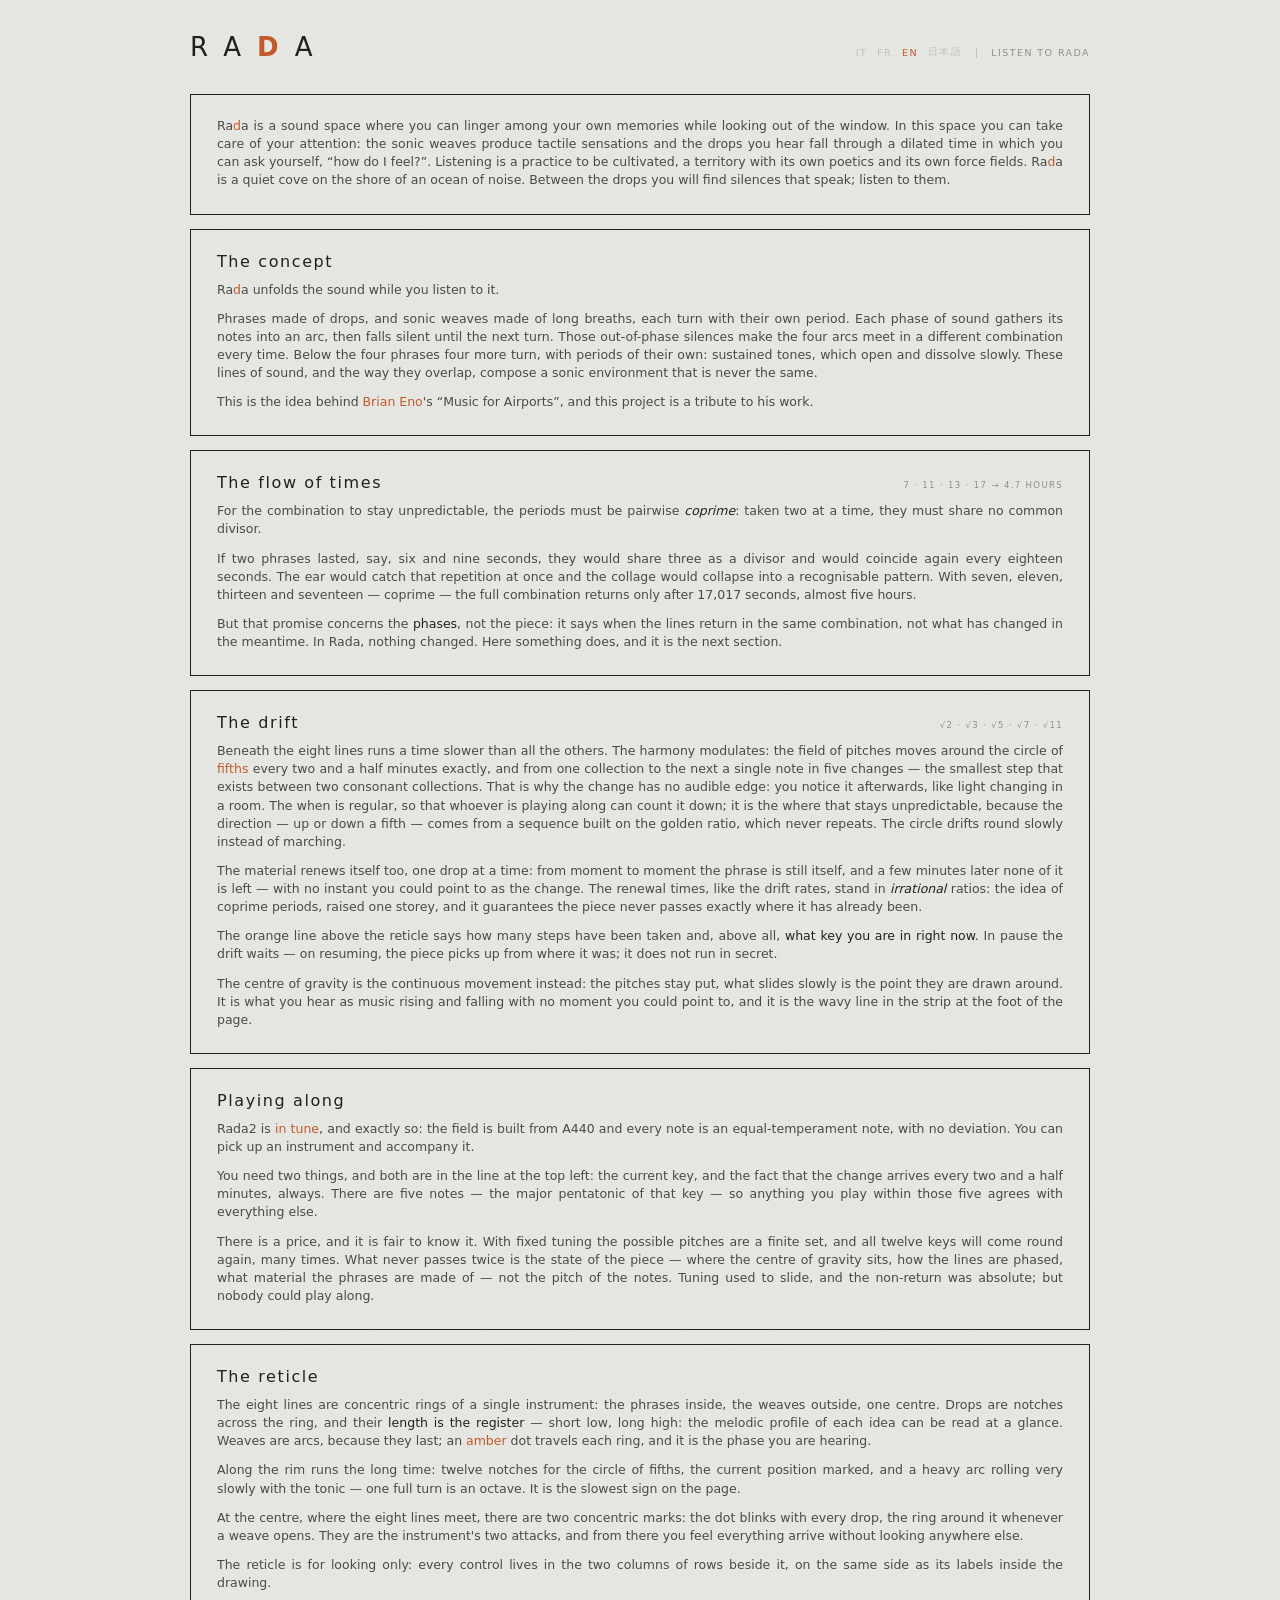
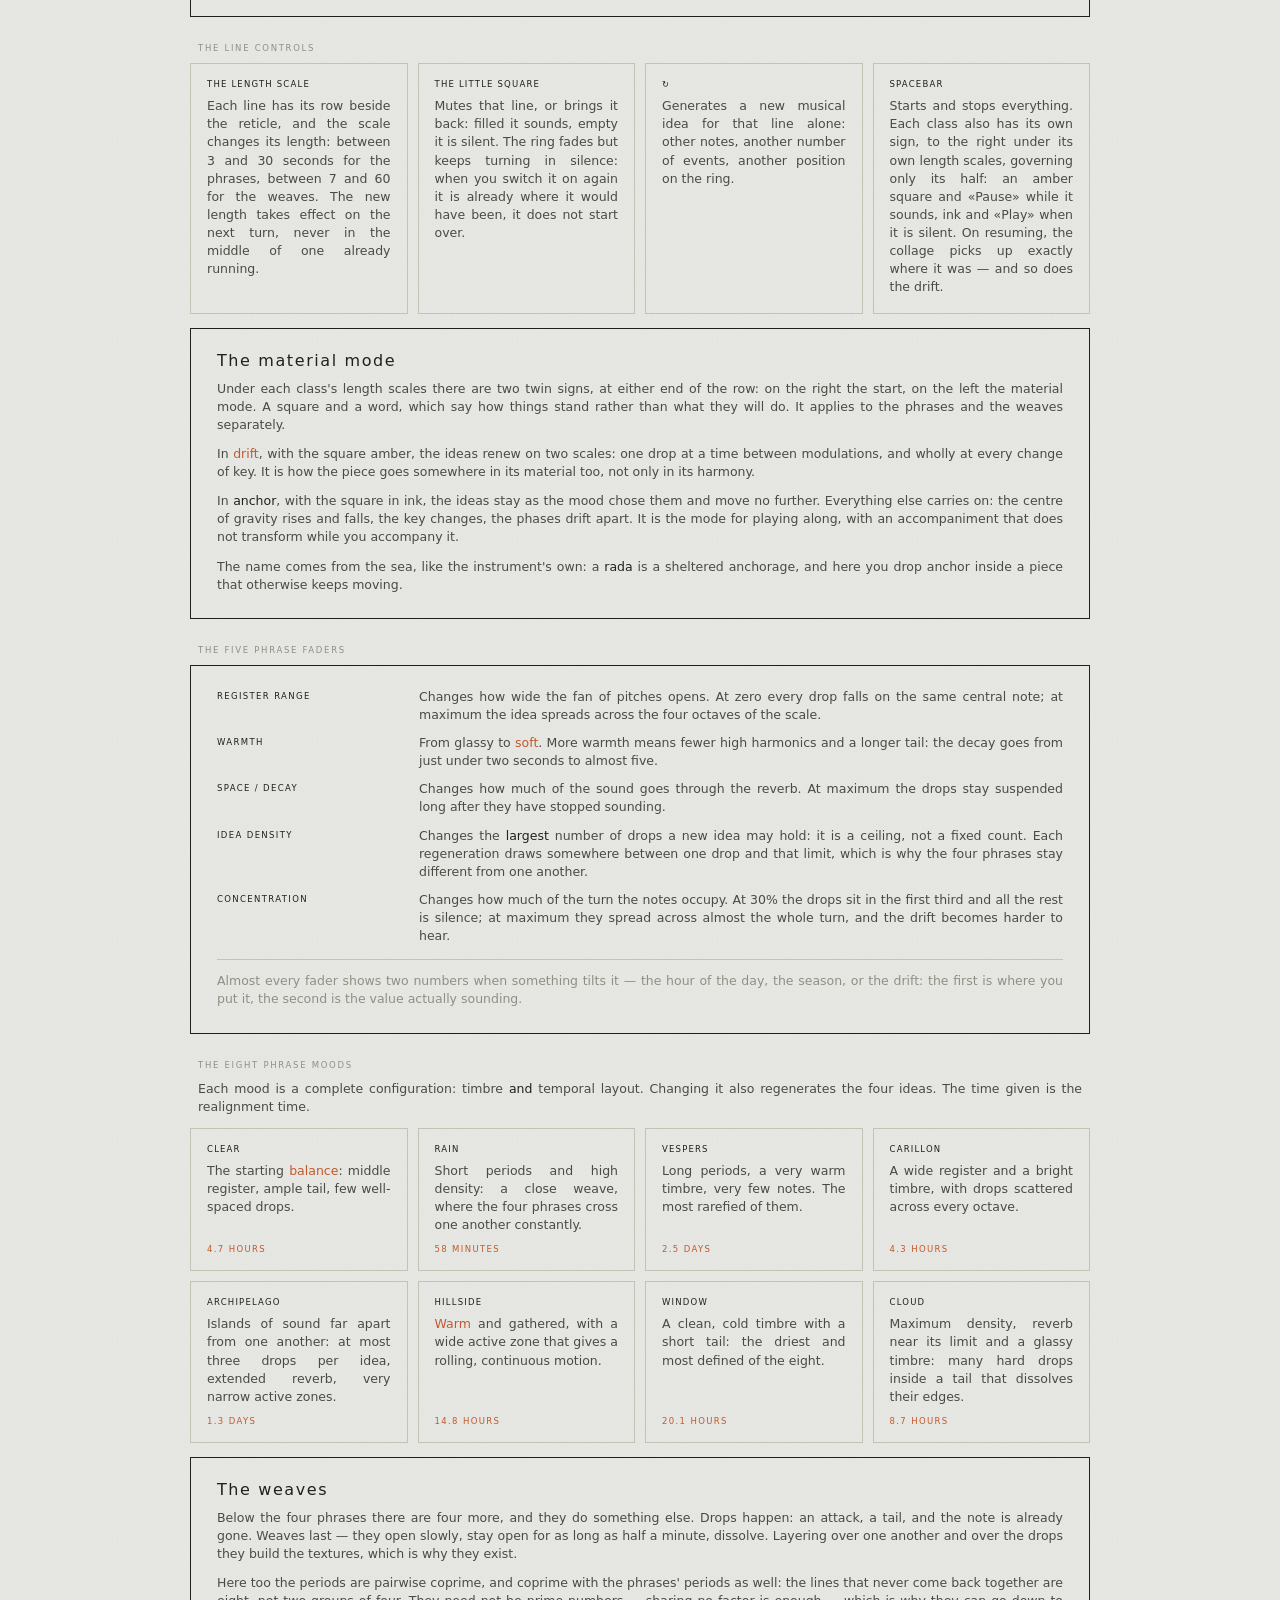
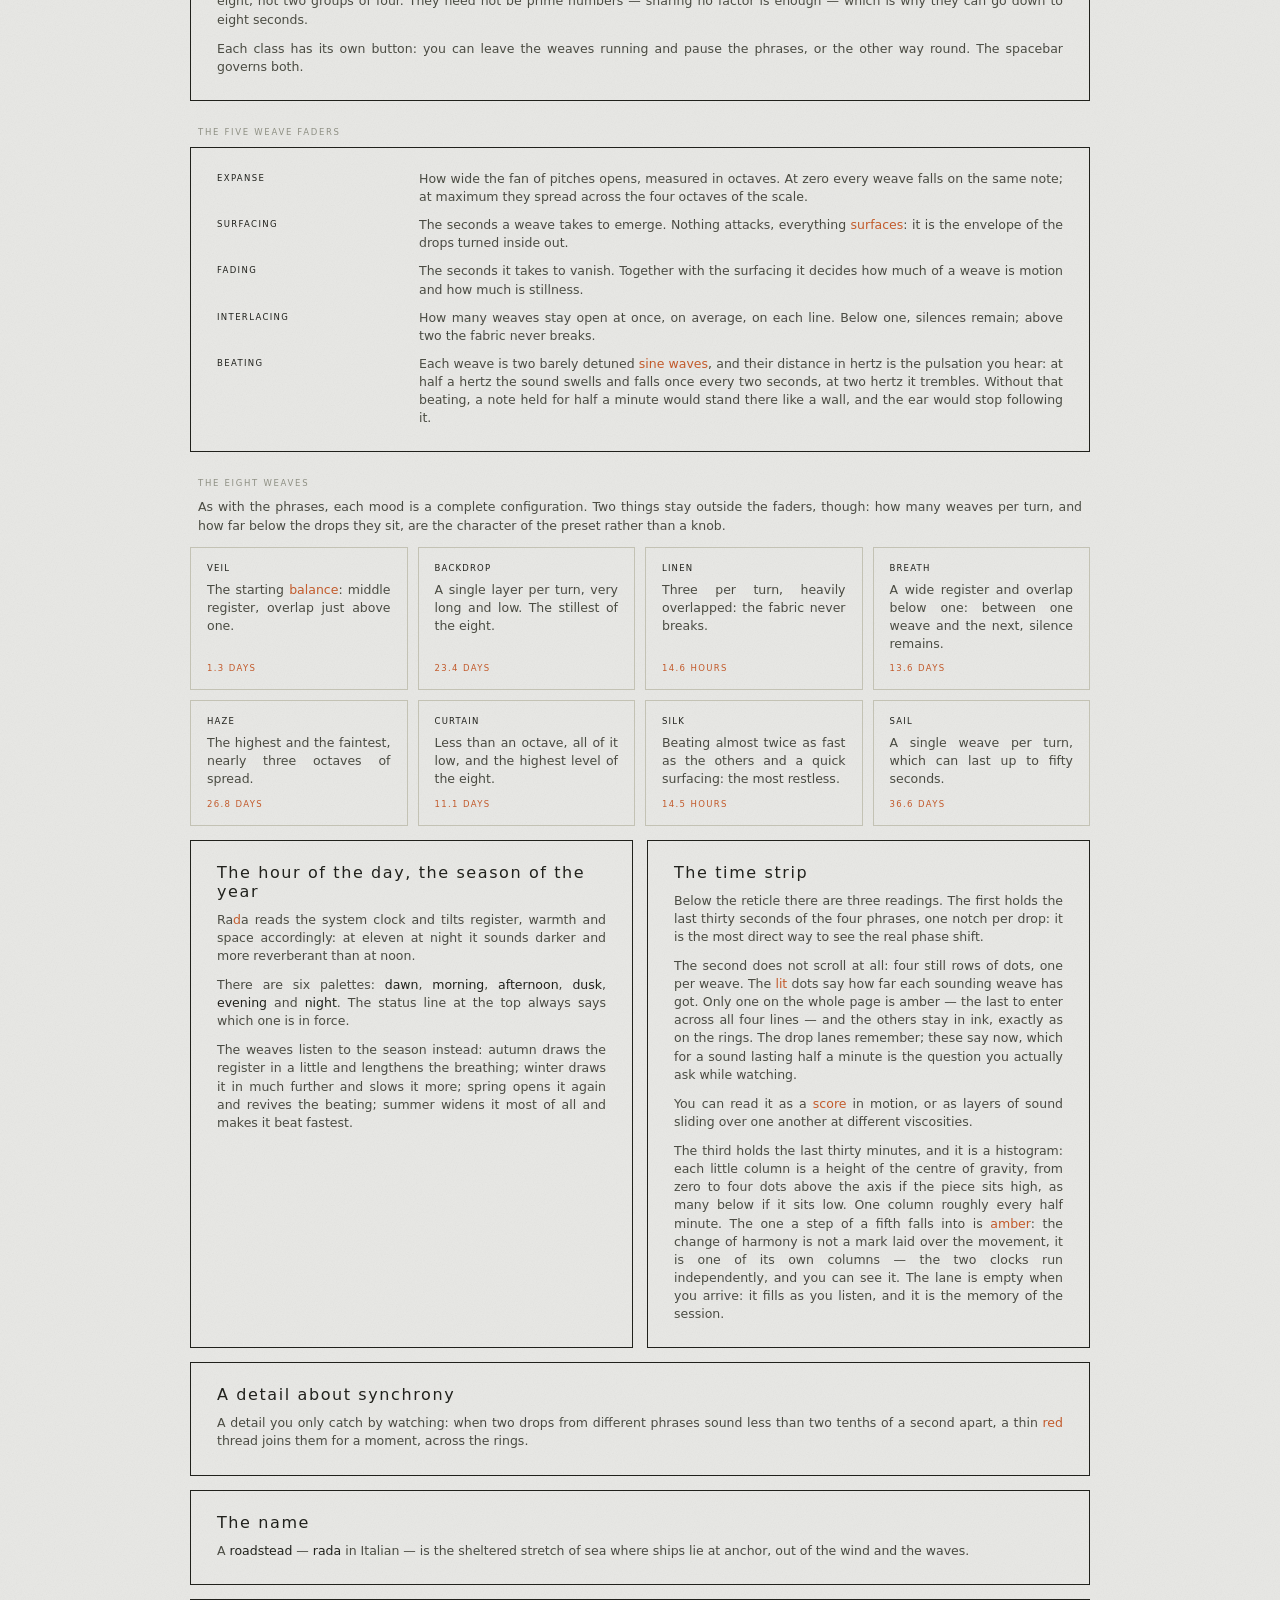
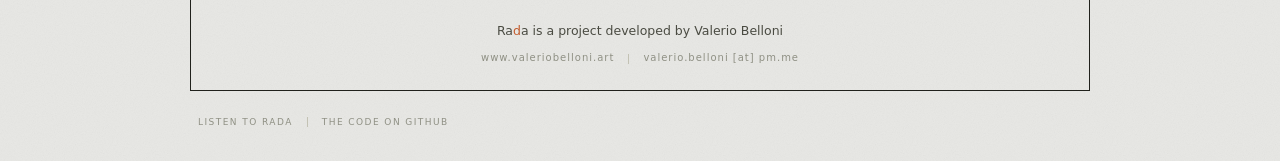
==== commit 8998cda1: "posizionamento bottoni "pausa/avvia" posizionamento bottoni "pausa/avvia"" ====
--- a/guida.html
+++ b/guida.html
@@ -181,8 +181,10 @@
     <div class="docCell">
       <span class="k" data-i18n="g.gest4.k">Barra spaziatrice</span>
       <p data-i18n-html="g.gest4">Avvia e ferma tutto. Ogni classe ha però
-      anche il suo pulsante, che governa solo la propria metà. Alla ripresa il
-      collage riparte esattamente da dov'era — e anche la deriva.</p>
+      anche il suo segno, a destra sotto le proprie scale di durata: quadro
+      arancione e «Pausa» mentre suona, d'inchiostro e «Avvia» quando tace.
+      Alla ripresa il collage riparte esattamente da dov'era — e anche la
+      deriva.</p>
     </div>
   </div>
 
@@ -192,10 +194,11 @@
   <section class="docCard">
     <div class="cardHead"><h2 class="t" data-i18n="g.modo.t">Il modo del materiale</h2></div>
 
-    <p data-i18n-html="g.modo1">Sotto le scale di durata di ogni classe c'è un
-    interruttore: un quadro e una parola, che dicono come stanno le cose
-    invece di che cosa faranno. Vale per le frasi e per i tessuti
-    separatamente.</p>
+    <p data-i18n-html="g.modo1">Sotto le scale di durata di ogni classe ci
+    sono due segni gemelli, agli estremi della riga: a destra l'avvio, a
+    sinistra il modo del materiale. Un quadro e una parola, che dicono come
+    stanno le cose invece di che cosa faranno. Vale per le frasi e per i
+    tessuti separatamente.</p>
 
     <p data-i18n-html="g.modo2">In <em class="amb">deriva</em>, col quadro arancione, le idee si
     rinnovano su due scale: una goccia per volta fra una modulazione e l'altra,
--- a/css/style.css
+++ b/css/style.css
@@ -231,61 +231,83 @@
   padding-top:20px;
   border-top:1px solid var(--hair);
 }
+/* IL CURSORE STA AL FONDO DELLA CELLA, non sotto la sua etichetta. Le
+   etichette non sono lunghe uguale — «Ampiezza registro» va a capo dove
+   «Calore» no — e appese all'etichetta le scale finivano a quote diverse:
+   undici pixel di scarto misurati a 900 px, su una riga che dovrebbe leggersi
+   come una sola scala continua. La cella diventa una colonna flessibile e
+   l'etichetta si prende lo spazio che avanza, così il cursore parte sempre
+   dallo stesso filo qualunque cosa gli stia scritto sopra, in qualunque
+   lingua.                                                                  */
+.ctl{display:flex;flex-direction:column}
 .ctl label{
   display:flex;justify-content:space-between;gap:8px;
   font-size:9px;letter-spacing:.16em;text-transform:uppercase;
-  color:var(--ink-2);margin-bottom:7px;
+  color:var(--ink-2);margin:0 0 7px;
+  flex:1;align-items:flex-start;
 }
 .ctl label b{color:var(--amber);font-weight:400;font-variant-numeric:tabular-nums}
 
-/* --------------------------------------------------- il modo del materiale
-   Un quadro e una parola, senza filo di separazione e senza intestazione: il
-   bottone dice tutto da sé, e nella colonna stretta ogni segno in più era
-   rumore. Il quadro è arancione quando il materiale deriva e d'inchiostro
-   quando è ancorato — l'unico posto della pagina in cui l'accento indica uno
-   stato di riposo invece di un evento, ed è voluto: la deriva è ciò che lo
-   strumento fa se lo lasci fare.
-
-   Sotto le frasi il quadro sta a sinistra della parola, sotto i tessuti a
-   destra: ogni colonna spinge il proprio segno verso il bordo esterno, e i
-   due bottoni si guardano da lontano come le due colonne che li ospitano.  */
-.modi{display:flex;margin-top:16px}
-.colTessuti .modi{justify-content:flex-end}
-.modoBtn{
+/* ------------------------------------------------- i due segni della classe
+   Sotto le scale di durata, agli estremi della riga: a sinistra il modo del
+   materiale, a destra l'avvio. Stessa grafica perché stessa grammatica — un
+   quadro che mostra lo stato e una parola che lo nomina — e stessa misura del
+   quadratino di ogni linea, undici pixel.
+
+   IL QUADRO STA AL BORDO ESTERNO e la parola guarda verso il centro: a
+   sinistra quadro-parola, a destra parola-quadro. Le due colonne si
+   specchiano, e i quattro quadri fanno i vertici di un rettangolo attorno al
+   reticolo.
+
+   Arancione è acceso — il materiale deriva, la classe suona — e inchiostro è
+   fermo. È l'unico posto in cui l'accento indica uno stato di riposo invece
+   di un evento: la deriva e il suono sono ciò che lo strumento fa se lo lasci
+   fare, e fermarli è il gesto.                                            */
+.modi{display:flex;justify-content:space-between;align-items:center;margin-top:16px}
+.segno{
   appearance:none;border:0;background:transparent;padding:4px 0;
   display:flex;align-items:center;gap:9px;
   font-family:var(--sans);cursor:pointer;
 }
-.colTessuti .modoBtn{flex-direction:row-reverse}
-.modoQuadro{
+.segnoPower{flex-direction:row-reverse}
+.segnoQuadro{
   width:11px;height:11px;flex:none;
   background:var(--amber);border:1px solid var(--amber);
   transition:.2s;
 }
-.modoBtn.ancora .modoQuadro{background:var(--ink);border-color:var(--ink)}
-.modoNome{
+.segno.spento .segnoQuadro{background:var(--ink);border-color:var(--ink)}
+.segnoNome{
   font-weight:400;font-size:8px;letter-spacing:.2em;text-transform:uppercase;
   color:var(--ink-2);transition:.2s;
 }
-.modoBtn:hover .modoNome{color:var(--ink)}
-.modoBtn:focus-visible{outline:1.5px solid var(--amber);outline-offset:3px}
+.segno:hover .segnoNome{color:var(--ink)}
+.segno:focus-visible{outline:1.5px solid var(--amber);outline-offset:3px}
 /* Il nome della classe: nel documento per chi ascolta, fuori dallo schermo
    per chi guarda. Non `display:none`, che lo toglierebbe anche a loro.    */
-.modoDove{
+.segnoDove{
   position:absolute;width:1px;height:1px;
   margin:-1px;padding:0;overflow:hidden;
   clip-path:inset(50%);white-space:nowrap;border:0;
 }
 
 /* --------------------------------------------------------- barra inferiore */
-.bar{
-  display:flex;align-items:center;justify-content:space-between;
-  gap:14px;flex-wrap:wrap;margin-top:24px;
-}
+/* Da quando l'avvio è salito accanto alle scale di durata, qui restano solo
+   i mood: la barra non ha più due poli da separare.                       */
+.bar{display:flex;margin-top:24px}
+/* `flex:1` non è un dettaglio: senza, la griglia si dimensiona sul proprio
+   contenuto, e le due righe di mood escono di larghezza diversa perché
+   «Arcipelago» è più lungo di «Fondale» — 79 px contro 63 nella stessa
+   pagina. Crescendo entrambe fino al bordo, i bottoni tornano identici sopra
+   e sotto qualunque siano le parole, in qualunque lingua.               */
 .moods{
   display:grid;
-  grid-template-columns:repeat(8,1fr);
+  /* `minmax(0,1fr)` e non `1fr`: la seconda ha un minimo automatico pari al
+     contenuto, quindi la colonna della parola più lunga si allarga rubando
+     spazio alle altre — in inglese, a 760 px, uscivano 69, 70 e 74 px nella
+     stessa riga. Con lo zero come minimo le otto colonne sono uguali davvero. */
+  grid-template-columns:repeat(8,minmax(0,1fr));
   gap:7px;
+  flex:1;
   min-width:0;
   counter-reset:mood;
 }
@@ -313,25 +335,10 @@
 .mood.sel::before{color:var(--paper);opacity:.55}
 .mood:focus-visible{outline:1.5px solid var(--amber);outline-offset:3px}
 
-.power{
-  appearance:none;
-  border:1px solid var(--ink);background:transparent;color:var(--ink);
-  font-family:var(--sans);font-weight:400;
-  font-size:10px;letter-spacing:.18em;text-transform:uppercase;
-  padding:10px 24px;border-radius:0;cursor:pointer;transition:.25s;
-  display:flex;align-items:center;gap:9px;justify-content:center;
-  flex:none;
-}
-.power:hover{background:rgba(32,33,28,.06)}
-.power.on{background:var(--scelto);border-color:var(--scelto);color:var(--paper)}
-.power:focus-visible{outline:1.5px solid var(--amber);outline-offset:3px}
-.dot{width:6px;height:6px;border-radius:50%;background:var(--dust);transition:.3s;flex:none}
-.power.on .dot{
-  background:var(--amber);
-  box-shadow:0 0 12px 2px var(--glow);
-  animation:breathe 4s ease-in-out infinite;
-}
-@keyframes breathe{0%,100%{opacity:.55}50%{opacity:1}}
+/* Qui stavano `.power` e il suo punto che respirava. L'avvio è diventato uno
+   dei due segni della classe, con la stessa grafica del modo: il respiro non
+   c'è più, e il compito di dire «sta suonando» resta al punto che pulsa nella
+   riga di stato, che quel respiro ce l'aveva già.                         */
 
 /* La riga della stagione, col riallineamento dei tessuti accanto: apre la
    sezione dei comandi della seconda classe.                                */
@@ -434,8 +441,17 @@
   .strumento{grid-template-columns:1fr 1fr;gap:20px}
   #canvas-holder{grid-column:1 / -1;grid-row:1}
 }
+/* Otto colonne vogliono circa 90 px per bottone: tanto misura l'etichetta più
+   lunga in inglese («Archipelago») col prefisso numerico che il CSS le
+   antepone. Sotto i 980 px di finestra quello spazio non c'è, e la riga delle
+   frasi andava a capo su due righe mentre quella dei tessuti — che ha parole
+   più corte — restava su una: due barre della stessa pagina alte in modo
+   diverso. La soglia stava a 719 px, ed era sbagliata da sempre; il difetto
+   non si vedeva in italiano, dove le parole stanno appena dentro.        */
+@media (max-width:979px){
+  .moods{grid-template-columns:repeat(4,minmax(0,1fr));width:100%}
+}
 @media (max-width:719px){
-  .moods{grid-template-columns:repeat(4,1fr);width:100%}
   .langSep{display:none}
 }
 @media (max-width:540px){
@@ -452,7 +468,6 @@
 :lang(ja) .ctl label,
 :lang(ja) .realign,
 :lang(ja) .colTitolo,
-:lang(ja) .modoNome,
 :lang(ja) .mood,
 :lang(ja) .lang,
 :lang(ja) .docLink{
@@ -465,13 +480,12 @@
 :lang(ja) .colTitolo{font-size:9.5px}
 :lang(ja) .lineaVal{font-size:10px}
 :lang(ja) .mood{font-size:9px;letter-spacing:.04em}
-:lang(ja) .modoNome{font-size:10px;letter-spacing:.08em}
-:lang(ja) .power{font-size:11px;letter-spacing:.08em}
+:lang(ja) .segnoNome{font-size:10px;letter-spacing:.08em}
 :lang(ja) .gate p{line-height:1.9;letter-spacing:.02em}
 :lang(ja) .gate .enter{letter-spacing:.12em}
 
 /* chi preferisce meno movimento: si fermano le animazioni decorative */
 @media (prefers-reduced-motion:reduce){
-  .status.live .pulse,.power.on .dot{animation:none}
+  .status.live .pulse{animation:none}
   .gate{transition:none}
 }
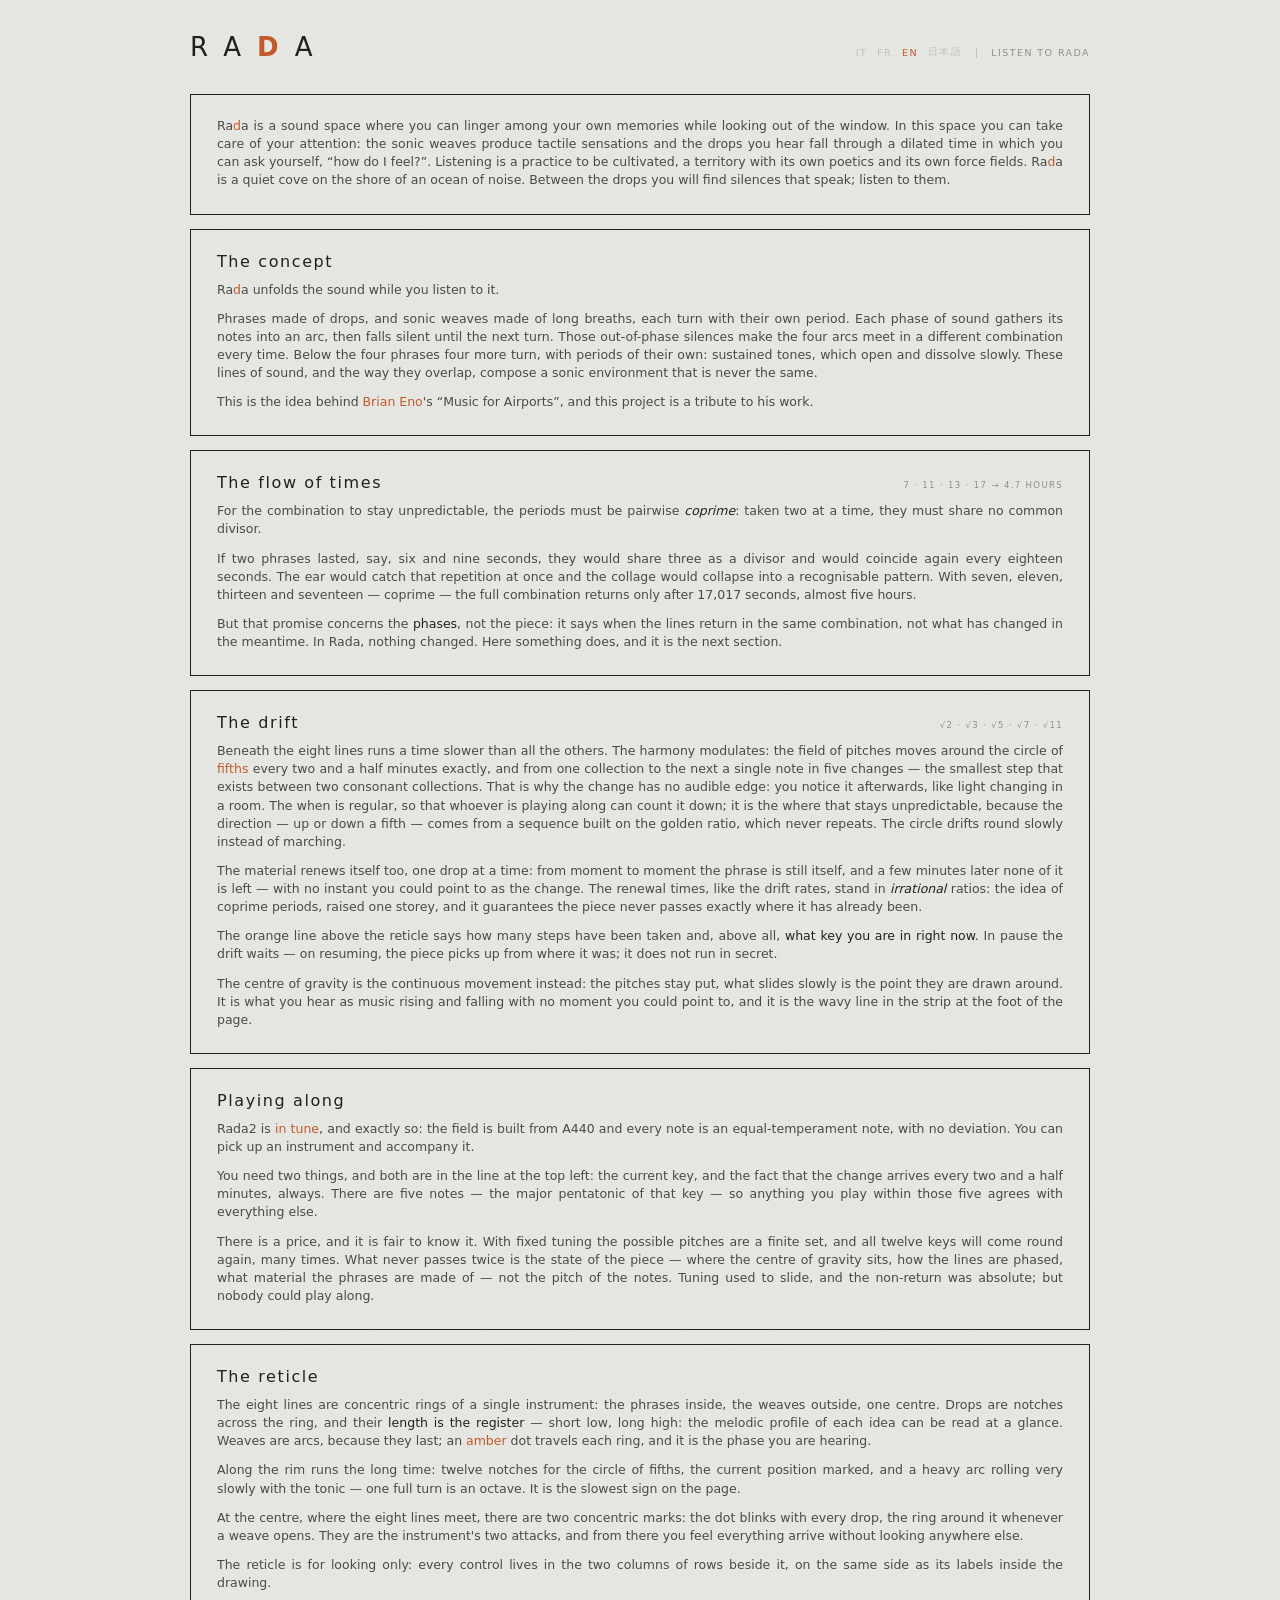
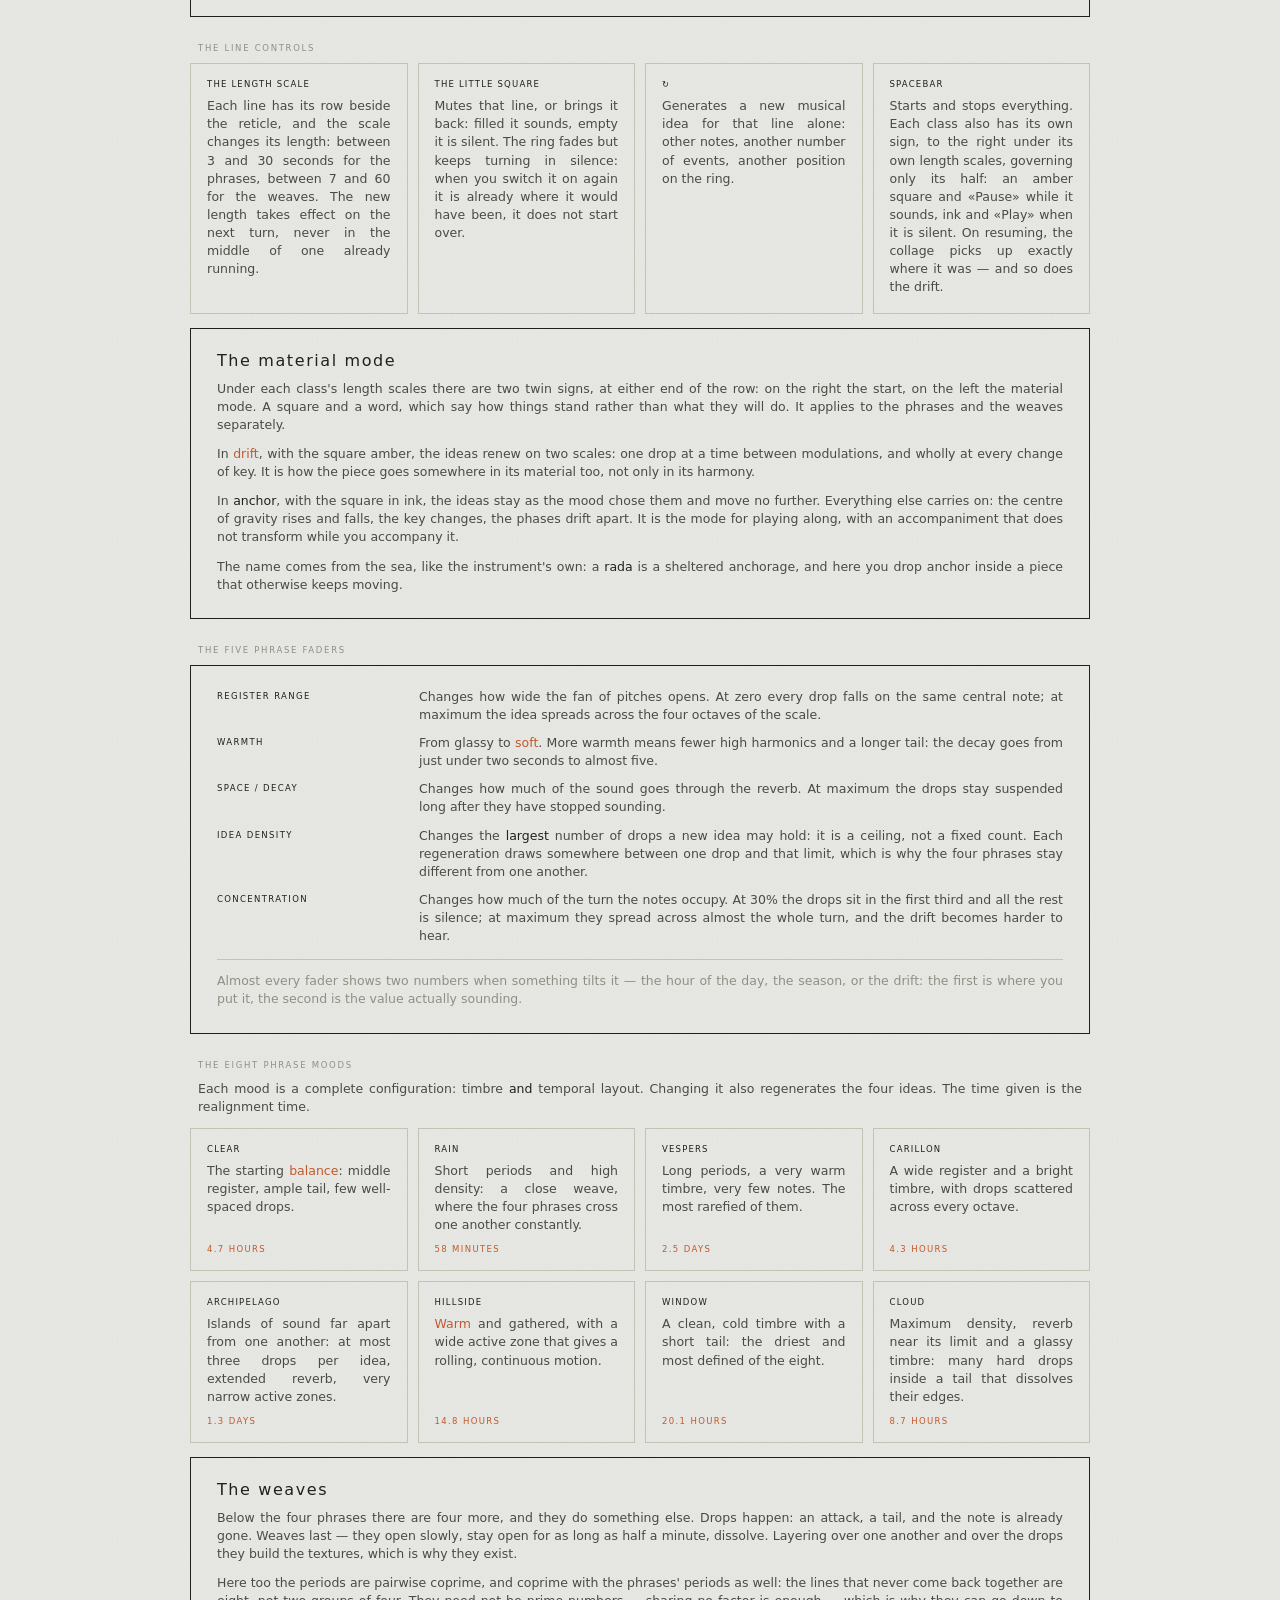
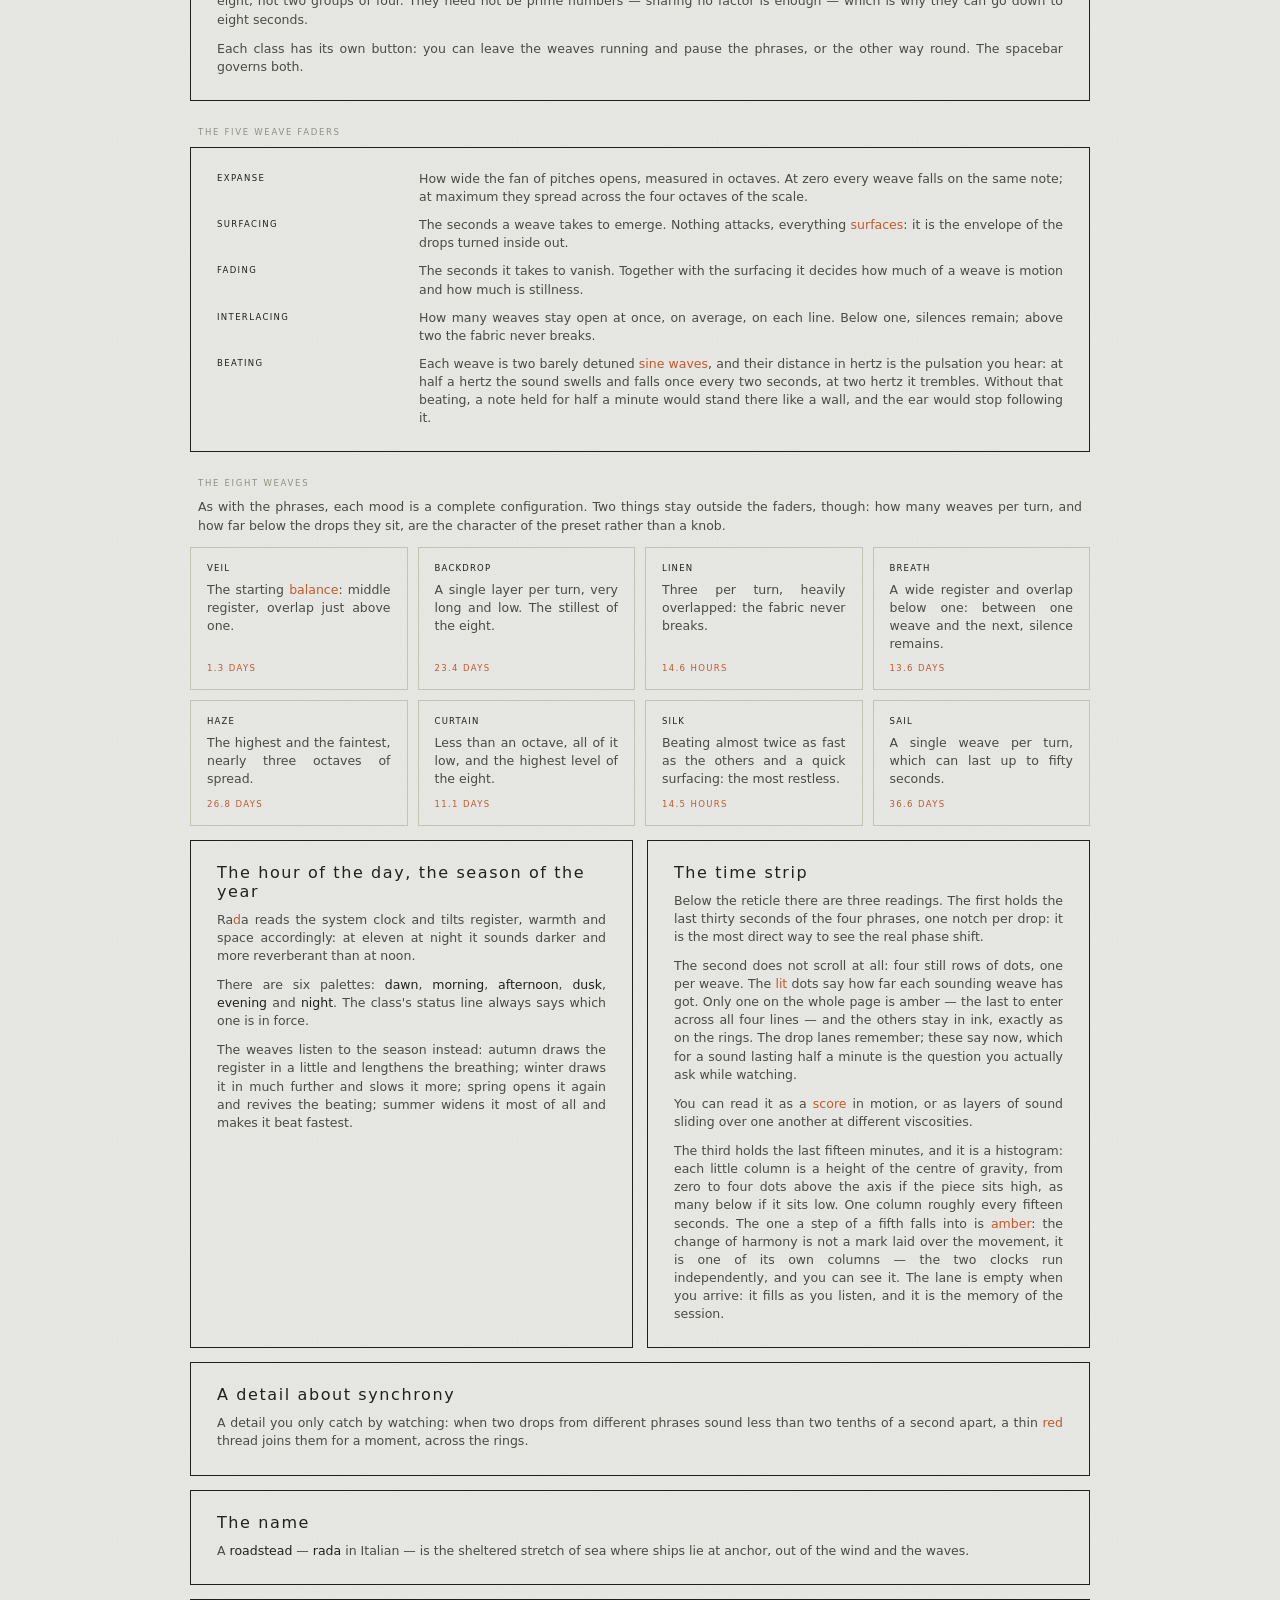
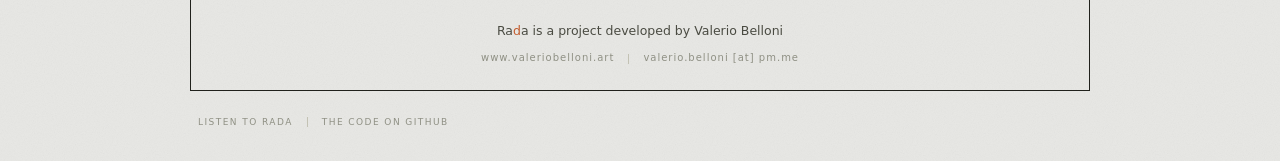
==== commit 4d7aa09c: "diminuzione timeline diminuzione della timeline da 30 a 15 minuti e aggiustamenti minori al posizion" ====
--- a/guida.html
+++ b/guida.html
@@ -418,7 +418,7 @@
       riverberata che a mezzogiorno.</p>
       <p data-i18n-html="g.hour2">Le palette sono sei: <em>alba</em>,
       <em>mattino</em>, <em>pomeriggio</em>, <em>tramonto</em>, <em>sera</em> e
-      <em>notturna</em>. La riga di stato in alto dice sempre quale è in
+      <em>notturna</em>. La riga di stato della classe dice sempre quale è in
       vigore.</p>
       <p data-i18n-html="g.hour3">Ai tessuti parla invece la stagione:
       l'autunno raccoglie appena il registro e allunga il respiro; l'inverno lo
@@ -441,7 +441,7 @@
       <p data-i18n-html="g.strip2">Puoi guardarla come uno <em class="amb">spartito</em> in
       movimento, o un sovrapporsi di strati sonori che scorrono con viscosità
       differenti.</p>
-        <p data-i18n-html="g.strip3">La terza contiene gli ultimi trenta
+        <p data-i18n-html="g.strip3">La terza contiene gli ultimi quindici
       minuti, ed è un istogramma: ogni colonnina è un'altezza del baricentro,
       da zero a quattro puntini sopra l'asse se il pezzo sta alto, altrettanti
       sotto se sta basso. Quella in cui cade un passo di quinta è
--- a/css/style.css
+++ b/css/style.css
@@ -98,6 +98,9 @@
 .status.live{color:var(--ink)}
 .status.live .pulse{background:var(--amber);animation:pulse 2.6s ease-in-out infinite}
 
+/* Anche questo serve alla sola GUIDA: là la testata ha ancora due poli — le
+   sigle di lingua e il richiamo «Ascolta Rada» — mentre nello strumento è
+   rimasto il solo selettore.                                              */
 .headRight{
   display:flex;align-items:center;gap:14px;
   flex-wrap:wrap;justify-content:flex-end;
@@ -112,6 +115,9 @@
 .lang:hover{color:var(--ink-2)}
 .lang.sel{color:var(--amber)}
 .lang:focus-visible{outline:1.5px solid var(--amber);outline-offset:3px}
+/* Serve alla sola GUIDA, che stacca con questo trattino le sigle di lingua
+   dal richiamo «Ascolta Rada». Nello strumento è caduto insieme alla riga di
+   stato che separava, ma il foglio è lo stesso per le due pagine.        */
 .langSep{width:1px;height:10px;background:var(--hair);flex:none}
 @keyframes pulse{
   0%,100%{opacity:.35;transform:scale(.85)}
@@ -220,16 +226,29 @@
 }
 input[type=range]:focus-visible{outline:1.5px solid var(--amber);outline-offset:4px}
 
-/* ------------------------------------------------------- comandi d'insieme
-   Un filo sopra ogni gruppo: è il filo, non una scatola, a dire dove
-   comincia una sezione.                                                    */
+/* --------------------------------------------------- la riga di una classe
+   Apre la sezione di ciascuna classe, identica per tutt'e due: a sinistra il
+   riallineamento delle sue fasi, a destra se sta suonando e quale palette è
+   in vigore. Il filo sta qui e non sui cursori, perché la sezione comincia
+   da questa riga — è il filo, non una scatola, a dire dove si entra.
+
+   Erano asimmetriche: quella delle frasi in cima alla pagina, dentro la
+   testata, e quella dei tessuti a metà. Finché le frasi erano il riquadro
+   principale aveva un senso; da quando le due classi sono gemelle nel
+   reticolo, non più.                                                      */
+.statusClasse{
+  display:flex;align-items:baseline;justify-content:space-between;
+  gap:12px;flex-wrap:wrap;
+  margin-top:30px;padding-top:20px;
+  border-top:1px solid var(--hair);
+}
+
+/* ------------------------------------------------------- comandi d'insieme */
 .controls{
   display:grid;
   grid-template-columns:1fr 1fr;
   gap:14px 26px;
-  margin-top:30px;
-  padding-top:20px;
-  border-top:1px solid var(--hair);
+  margin-top:14px;
 }
 /* IL CURSORE STA AL FONDO DELLA CELLA, non sotto la sua etichetta. Le
    etichette non sono lunghe uguale — «Ampiezza registro» va a capo dove
@@ -309,11 +328,12 @@
   gap:7px;
   flex:1;
   min-width:0;
-  counter-reset:mood;
-}
-/* I mood come etichette tecniche numerate. Il numero lo mette il CSS, non
-   il dizionario: è notazione, non lingua — e i bottoni restano riscrivibili
-   al cambio di lingua senza perdere la numerazione.                        */
+}
+/* I mood come etichette tecniche. Qui il CSS anteponeva un numero d'ordine
+   con un `counter`; è stato tolto perché non serviva a nulla — i mood non si
+   scelgono per numero — e costava una quindicina di pixel per bottone, che
+   sono proprio quelli che mancavano perché otto colonne stessero su una riga
+   sola nelle lingue con le parole lunghe.                                  */
 .mood{
   appearance:none;
   border:1px solid var(--hair);
@@ -321,18 +341,11 @@
   font-family:var(--sans);font-weight:400;
   font-size:8px;letter-spacing:.09em;text-transform:uppercase;text-align:center;
   padding:7px 4px;border-radius:0;cursor:pointer;transition:.2s;
-  counter-increment:mood;
-}
-.mood::before{
-  content:counter(mood,decimal-leading-zero) " ";
-  color:var(--dust);
-  letter-spacing:.02em;
 }
 .mood:hover{border-color:var(--ink);color:var(--ink)}
 /* Lo stato scelto è un grigio scuro, non l'inchiostro pieno: il nero massimo
    resta ai segni del reticolo.                                             */
 .mood.sel{color:var(--paper);background:var(--scelto);border-color:var(--scelto)}
-.mood.sel::before{color:var(--paper);opacity:.55}
 .mood:focus-visible{outline:1.5px solid var(--amber);outline-offset:3px}
 
 /* Qui stavano `.power` e il suo punto che respirava. L'avvio è diventato uno
@@ -340,14 +353,6 @@
    c'è più, e il compito di dire «sta suonando» resta al punto che pulsa nella
    riga di stato, che quel respiro ce l'aveva già.                         */
 
-/* La riga della stagione, col riallineamento dei tessuti accanto: apre la
-   sezione dei comandi della seconda classe.                                */
-.statusDroni{
-  display:flex;align-items:baseline;justify-content:space-between;
-  gap:12px;flex-wrap:wrap;
-  margin:34px 0 0;
-}
-.controlsTessuti{margin-top:14px}
 .barDroni{margin-top:24px}
 
 /* rimando alla guida, sotto i mood */
@@ -441,18 +446,19 @@
   .strumento{grid-template-columns:1fr 1fr;gap:20px}
   #canvas-holder{grid-column:1 / -1;grid-row:1}
 }
-/* Otto colonne vogliono circa 90 px per bottone: tanto misura l'etichetta più
-   lunga in inglese («Archipelago») col prefisso numerico che il CSS le
-   antepone. Sotto i 980 px di finestra quello spazio non c'è, e la riga delle
-   frasi andava a capo su due righe mentre quella dei tessuti — che ha parole
-   più corte — restava su una: due barre della stessa pagina alte in modo
-   diverso. La soglia stava a 719 px, ed era sbagliata da sempre; il difetto
-   non si vedeva in italiano, dove le parole stanno appena dentro.        */
-@media (max-width:979px){
+/* Otto colonne vogliono circa 75 px per bottone: tanto misura l'etichetta più
+   lunga in inglese, «Archipelago». Sotto quella misura la riga delle frasi
+   andava a capo su due righe mentre quella dei tessuti — che ha parole più
+   corte — restava su una: due barre della stessa pagina alte in modo diverso.
+   La soglia stava a 719 px, ed era sbagliata da sempre; il difetto non si
+   vedeva in italiano, dove le parole stanno appena dentro.
+
+   Serviva 90 px finché il CSS anteponeva a ogni etichetta un numero d'ordine.
+   Tolto quello, la soglia è scesa da 980 a 820 px: la numerazione costava
+   centosessanta px di riga, cioè proprio il salto fra otto colonne e
+   quattro.                                                               */
+@media (max-width:819px){
   .moods{grid-template-columns:repeat(4,minmax(0,1fr));width:100%}
-}
-@media (max-width:719px){
-  .langSep{display:none}
 }
 @media (max-width:540px){
   .strumento{grid-template-columns:1fr}
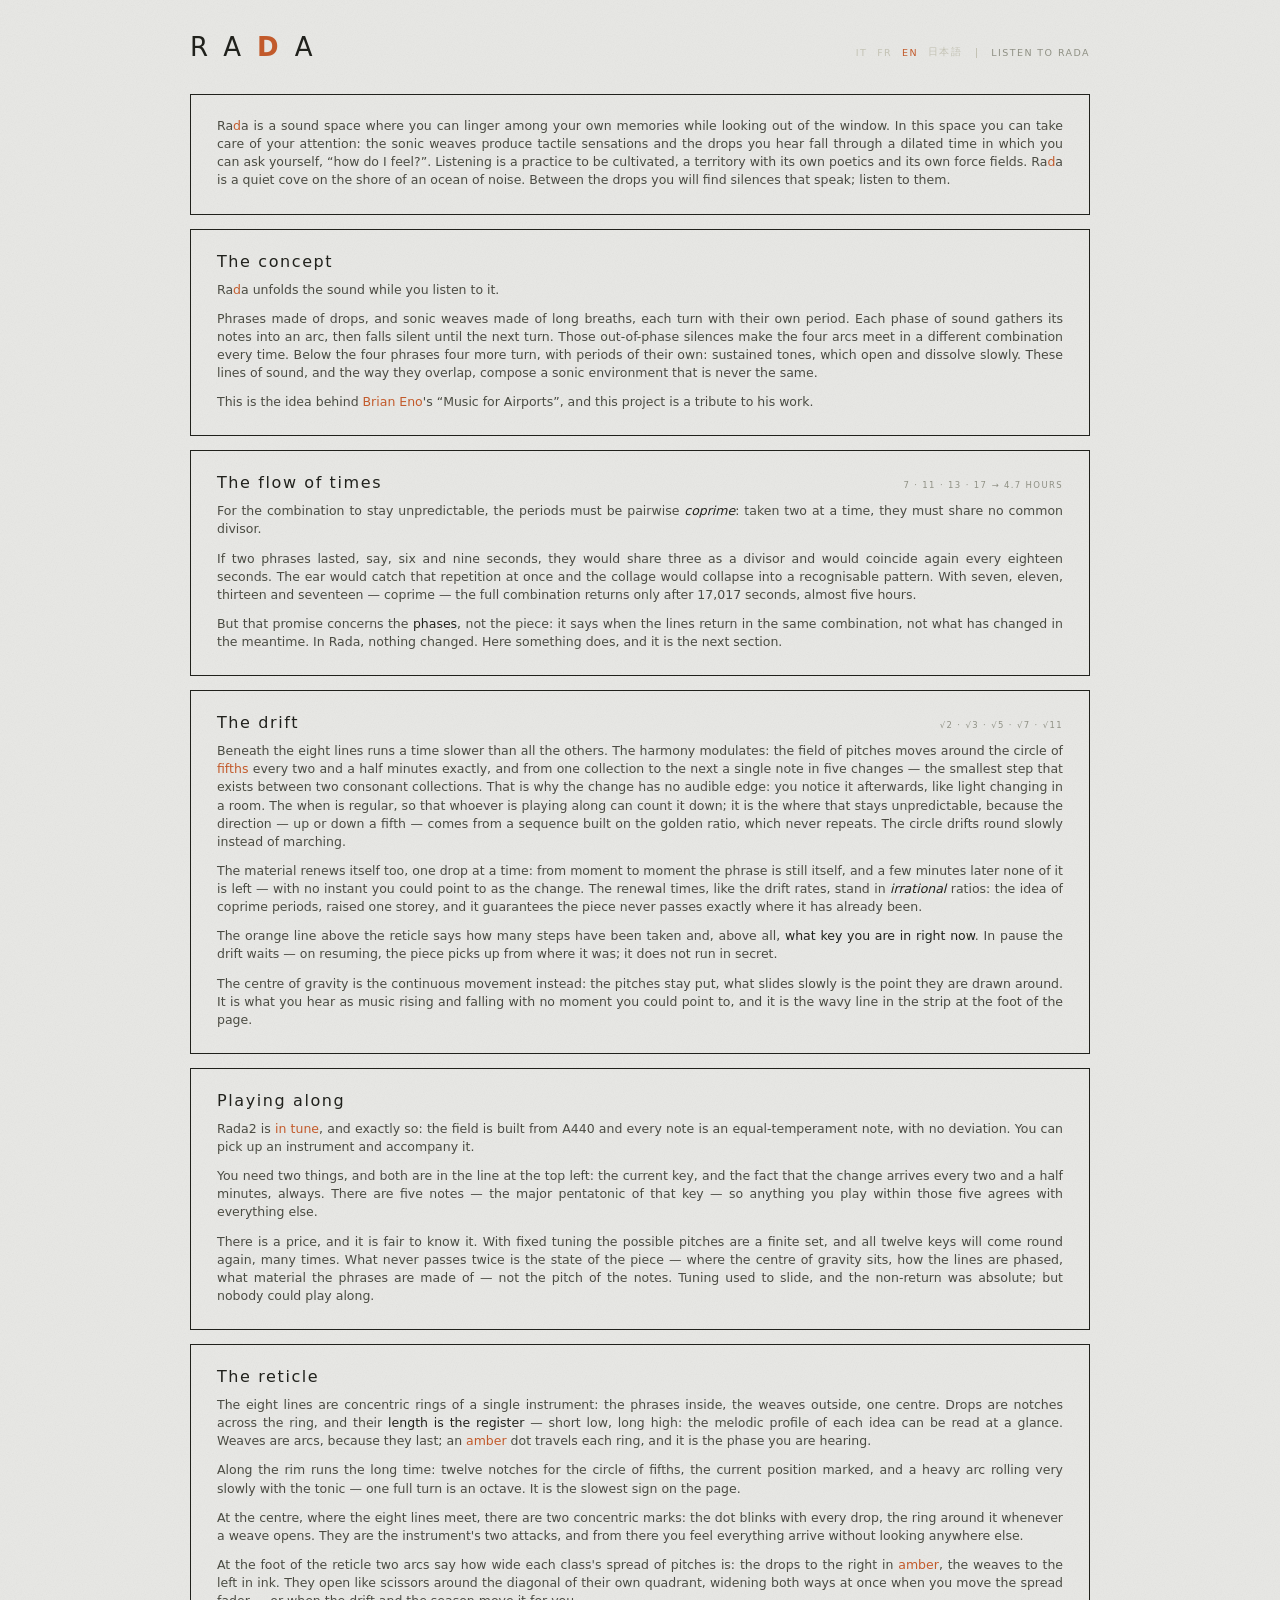
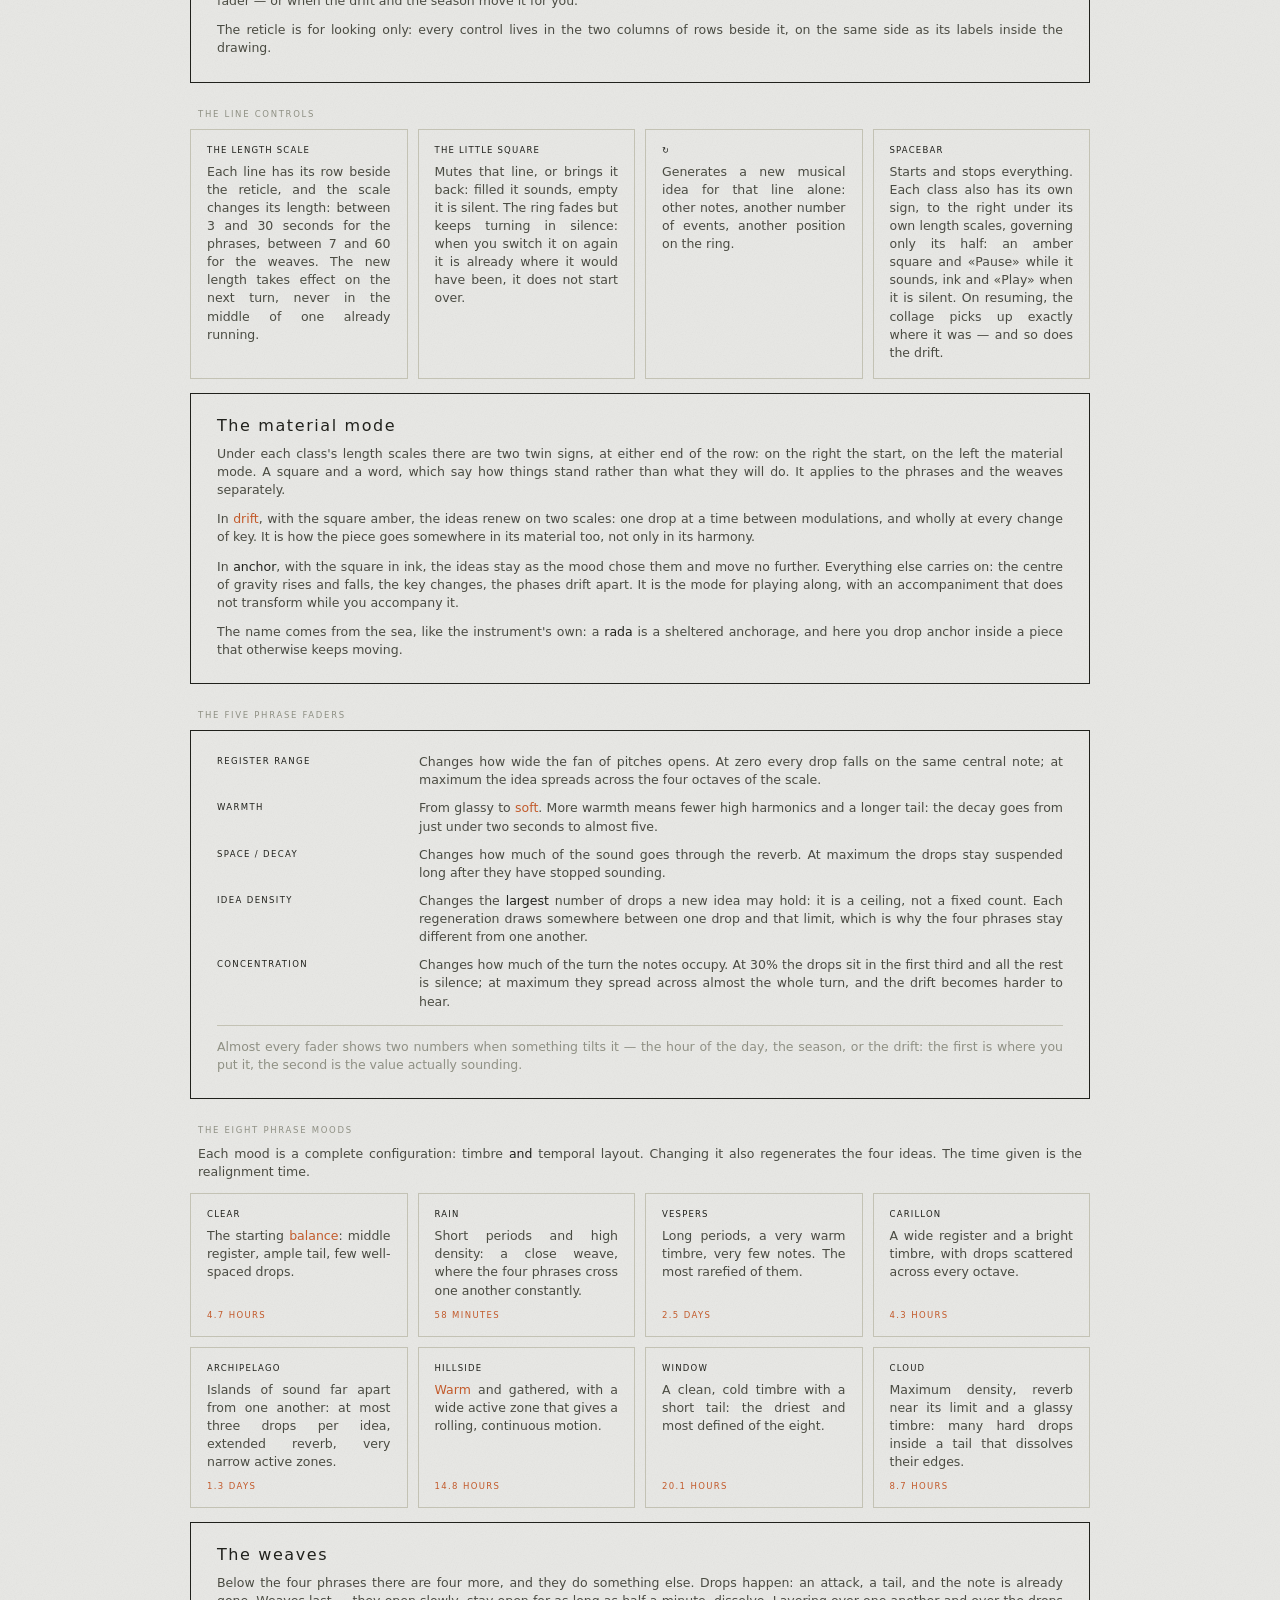
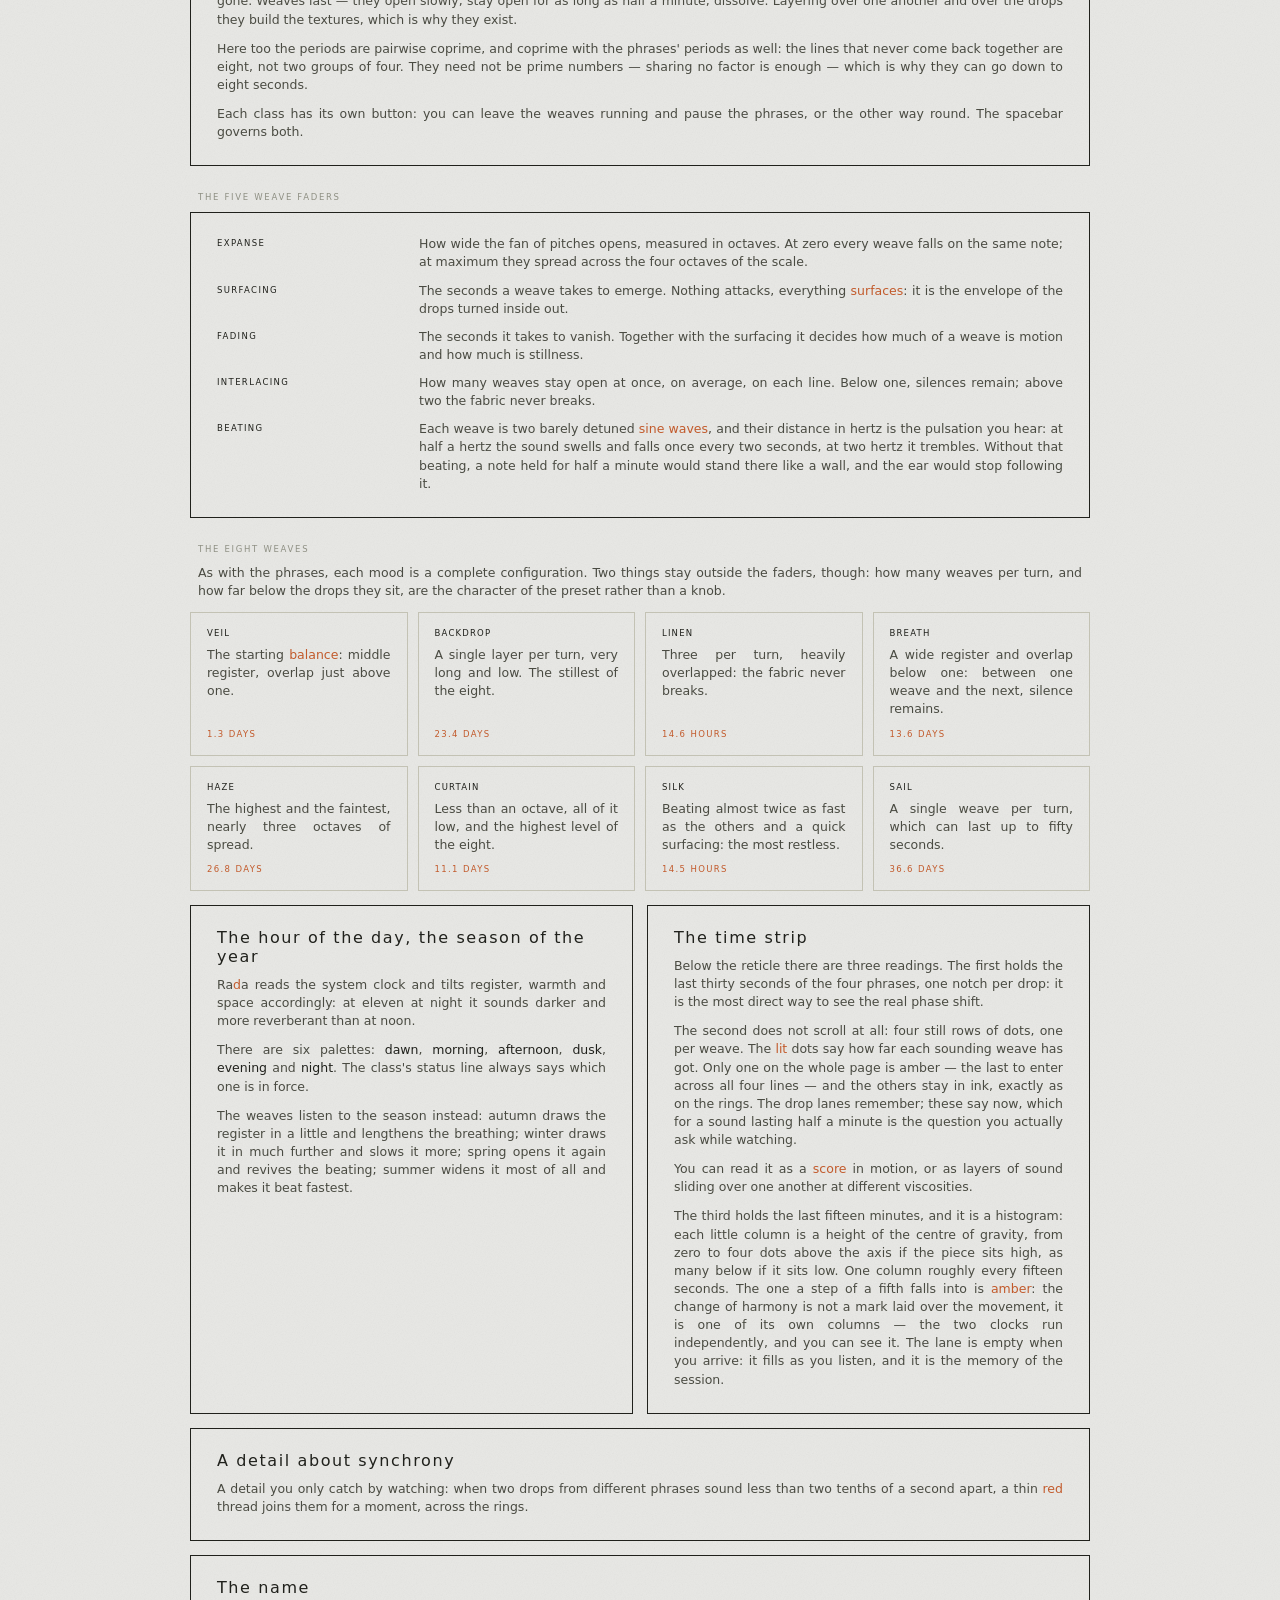
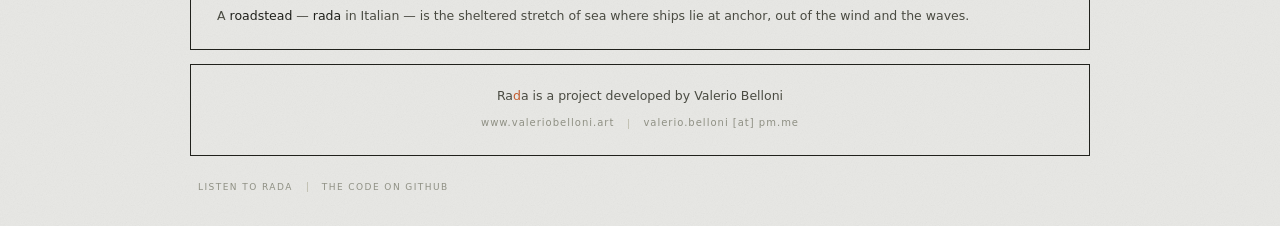
==== commit 2417015b: "aggiunta archi sud-est sud-ovest aggiunta archi sud-est sud-ovest" ====
--- a/guida.html
+++ b/guida.html
@@ -150,6 +150,13 @@
     <p data-i18n-html="g.ret.centro">Al centro, dove le otto linee si
     incontrano, ci sono due segni concentrici: il punto lampeggia a ogni
     goccia, l'anello che lo circonda quando un tessuto si apre.</p>
+
+    <p data-i18n-html="g.ret.misure">Ai piedi del reticolo due archi dicono
+    quanto è largo il ventaglio delle altezze di ciascuna classe: le gocce a
+    destra in <em class="amb">arancione</em>, i tessuti a sinistra in
+    inchiostro. Si aprono come forbici attorno alla diagonale del proprio
+    quadrante, allargandosi nei due versi insieme quando muovi il cursore
+    dell'ampiezza — o quando lo muovono per te la deriva e la stagione.</p>
 
     <p data-i18n-html="g.ret3">Il reticolo si guarda e basta: tutti i comandi
     stanno nelle due colonne di righe accanto.</p>
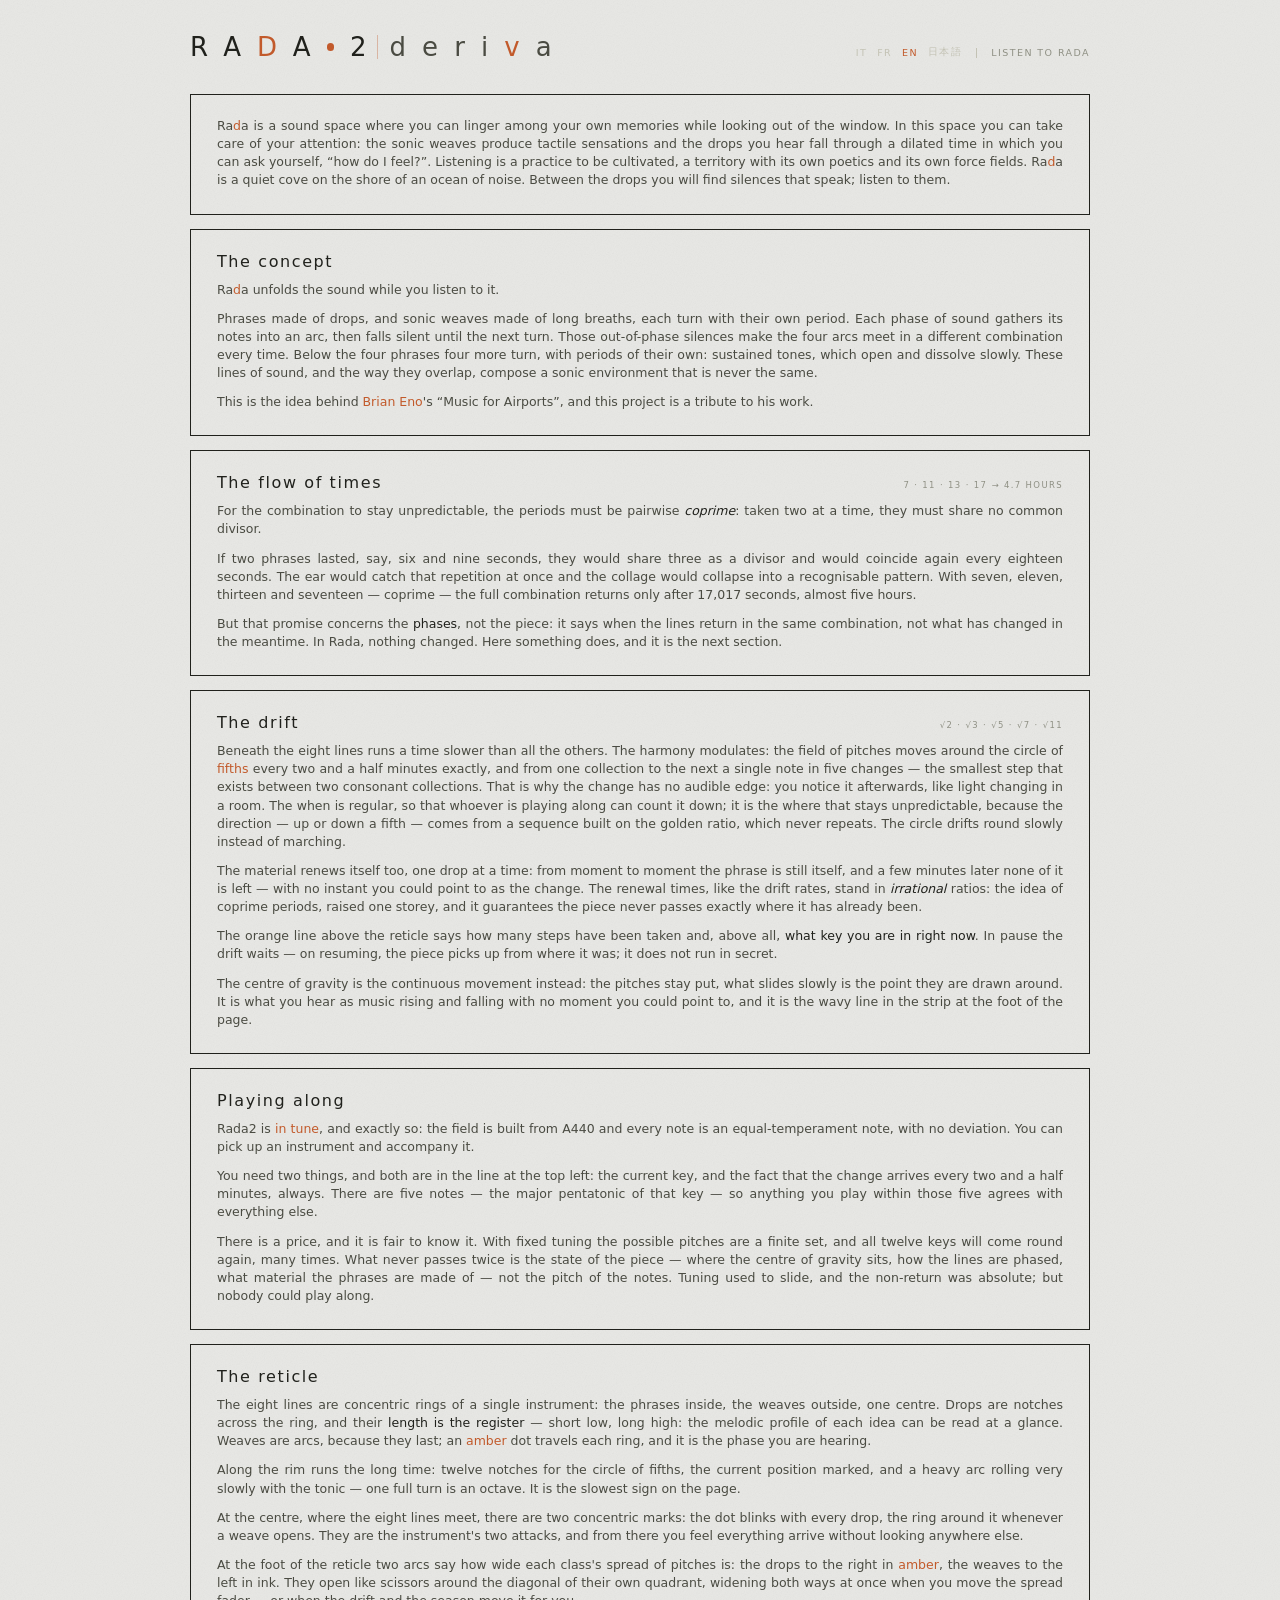
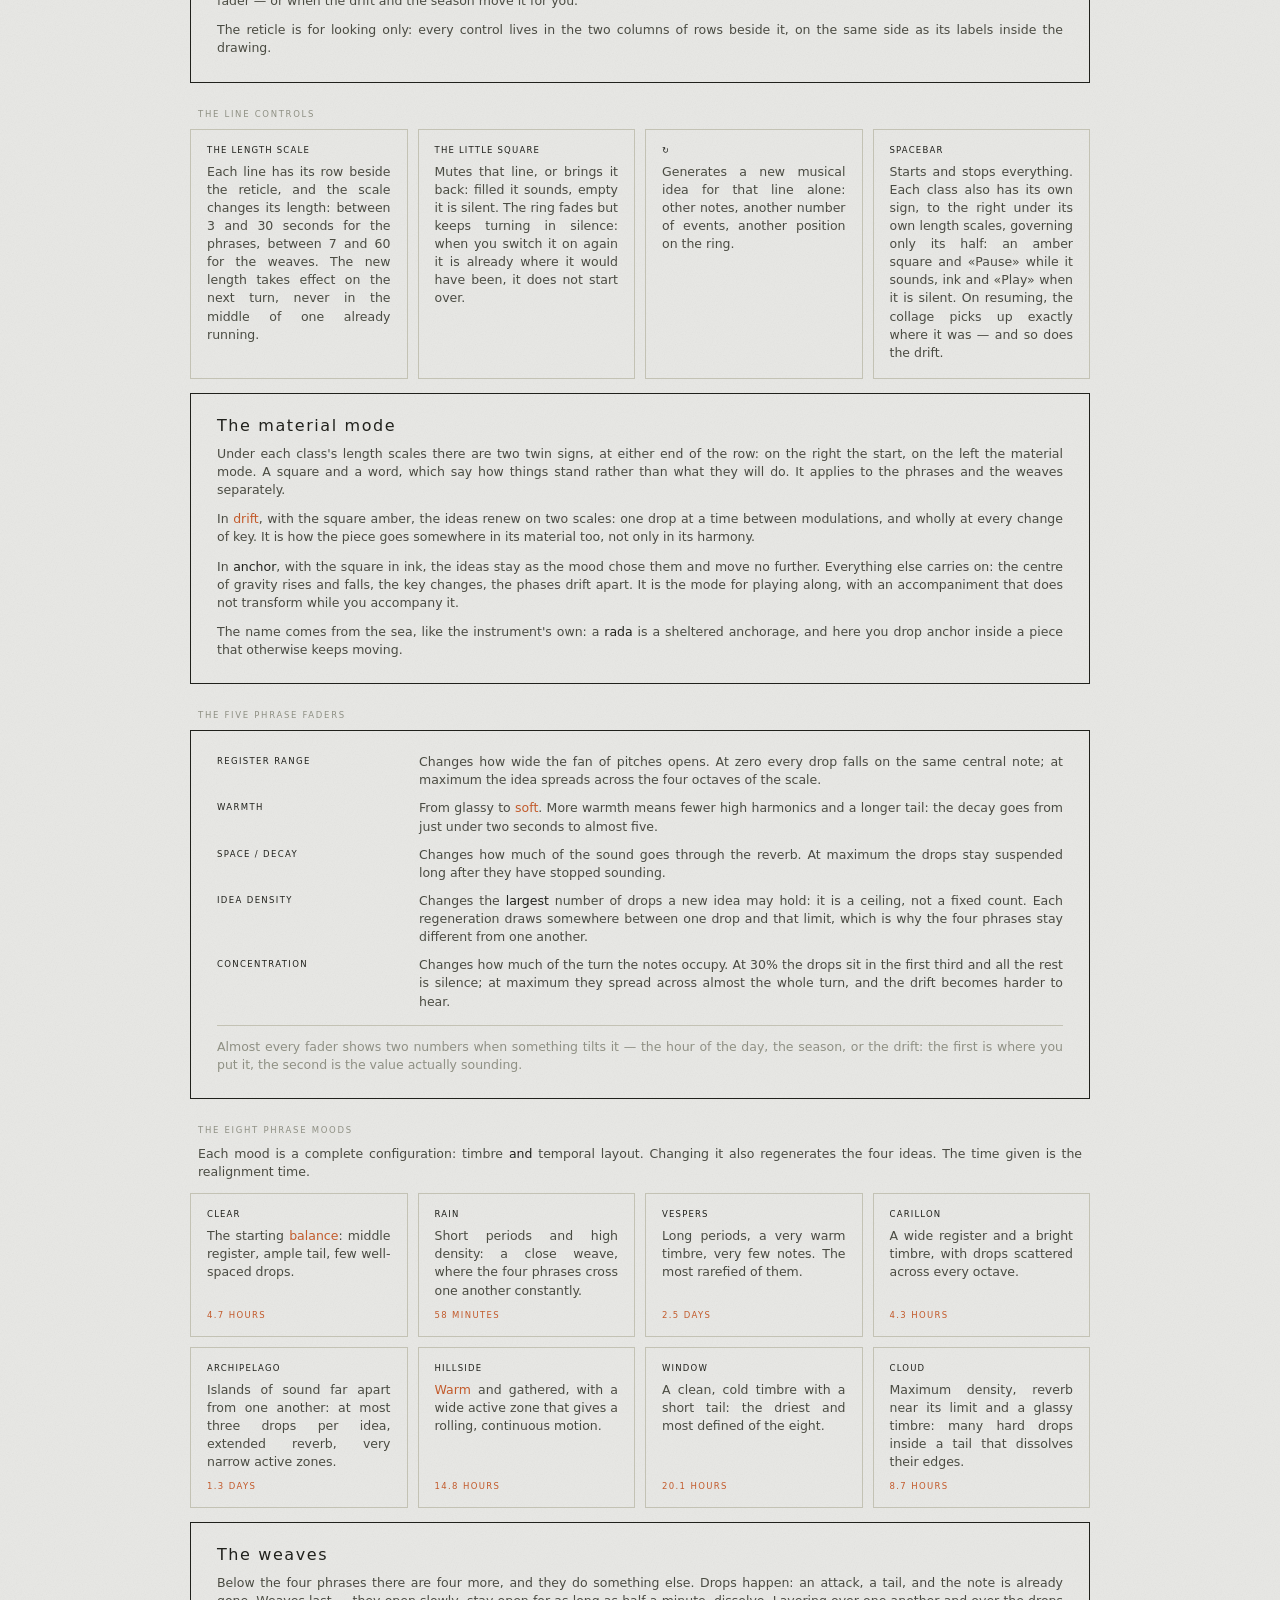
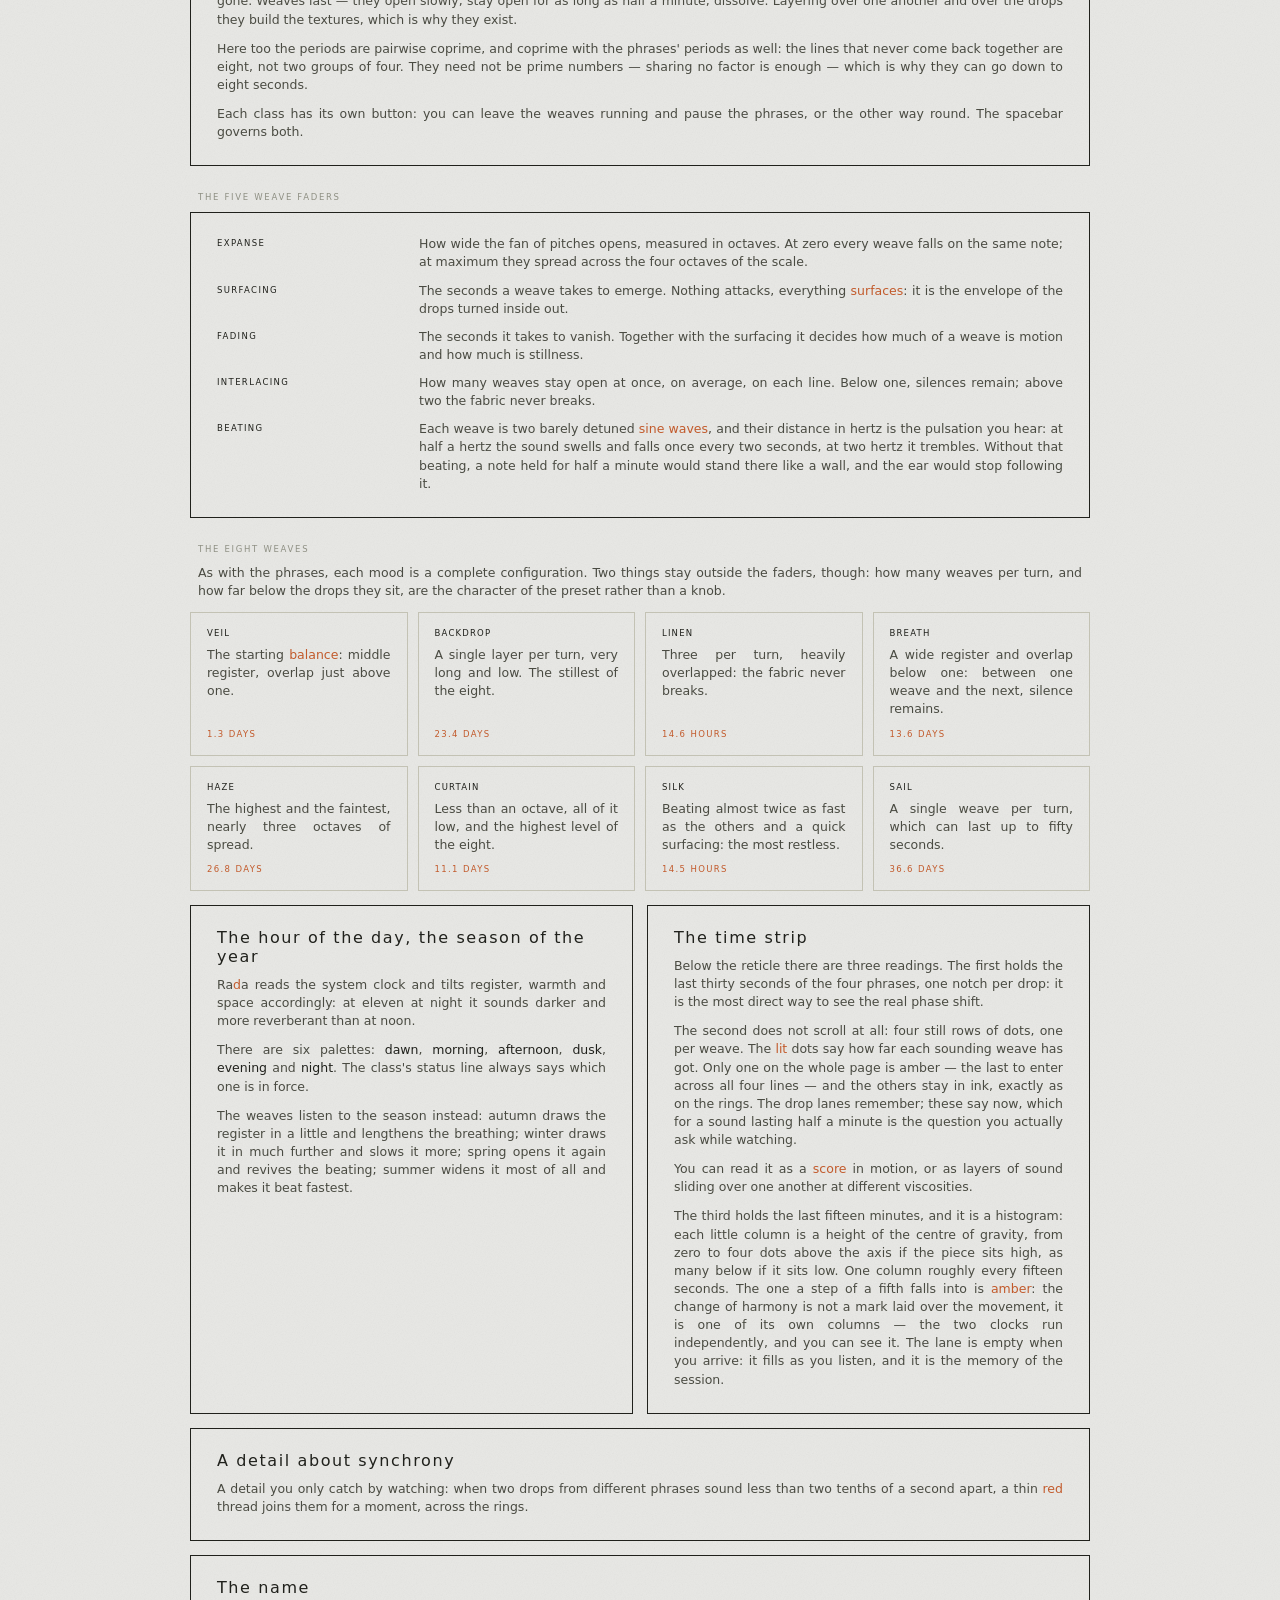
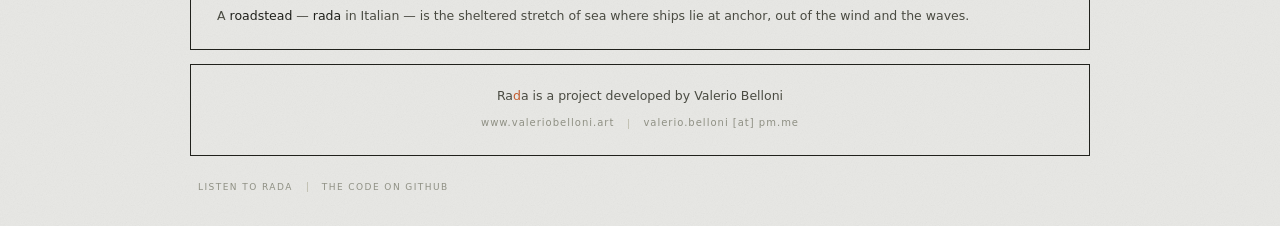
==== commit 920542dd: "cambio logo sulla guida" ====
--- a/guida.html
+++ b/guida.html
@@ -16,7 +16,17 @@
  <div class="wrap doc">
 
   <div class="head">
-    <h1><a class="logoLink" href="index.html">Ra<em>d</em>a</a></h1>
+    <!-- Lo stesso marchio dello strumento, ma su una riga sola: qui la
+         testata è alta la metà e due righe l'avrebbero fatta pesare più del
+         titolo della pagina. Il filo che nello strumento sta fra le due
+         righe qui si rialza fra i due pezzi, e fa lo stesso mestiere. -->
+    <a class="logoLink" href="index.html">
+      <div class="logo inRiga">
+        <h1>Ra<em>d</em>a<span class="logoPunto" aria-hidden="true"></span>2</h1>
+        <span class="logoFilo" aria-hidden="true"></span>
+        <div class="sotto"><span>d</span><span>e</span><span>r</span><span>i</span><span class="v">v</span><span>a</span></div>
+      </div>
+    </a>
     <div class="headRight">
       <nav class="langs" id="langs" aria-label="Lingua"></nav>
       <span class="langSep" aria-hidden="true"></span>
--- a/css/style.css
+++ b/css/style.css
@@ -21,6 +21,7 @@
   --scelto:#55564c;  /* fondo dei bottoni scelti: scuro, ma non inchiostro */
   --amber:#c25a2b;   /* unico accento */
   --glow:rgba(194,90,43,.18);
+  --amber-filo:rgba(194,90,43,.34); /* il filo del marchio, l'accento smorzato */
   --sans:"Helvetica Neue",-apple-system,system-ui,"Segoe UI",Roboto,Arial,sans-serif;
 }
 
@@ -80,7 +81,91 @@
   line-height:1;
   text-transform:uppercase;
 }
-h1 em{font-style:normal;font-weight:600;color:var(--amber)}
+h1 em{font-style:normal;color:var(--amber)}
+
+/* Il marchio a due righe, uno solo per le due pagine — la testata e il
+   cancello — che differiscono per il solo corpo. La colonna prende la misura
+   dalla riga più larga, il nome, e la seconda riga la riempie: è così che
+   «deriva» finisce larga esattamente quanto RADA 2 a qualunque corpo.
+
+   Il corpo si dichiara QUI e non sulle due righe: le due devono restare
+   solidali, e due clamp scritti a parte si sfaserebbero al primo ritocco. */
+.logo{
+  display:flex;flex-direction:column;
+  /* Lo stacco vive tutto sotto il filo (padding-top di .sotto): qui è zero
+     perché il letter-spacing del nome lascia già sotto la linea di base il
+     vuoto delle discendenti, che di maiuscole non ne ha nessuna.        */
+  gap:0;
+  font-size:clamp(21px,4.6vw,26px);
+}
+.logo h1,
+.logo h2{
+  font-size:inherit;
+  white-space:nowrap;
+  /* Il letter-spacing lascia una spaziatura anche DOPO l'ultimo segno. Senza
+     questo recupero la colonna sarebbe più larga di quanto si vede e
+     «deriva» sborderebbe a destra di sei decimi di em. Scritto come
+     abbreviazione perché .gate h2{margin:0} viene dopo nel foglio e con la
+     stessa specificità: un margin-right isolato lo perderebbe.            */
+  margin:0 -.62em 0 0;
+  /* Il filo va a metà fra la linea di base del nome e la testa delle
+     ascendenti di «deriva», e i due vuoti non sono uguali di natura: sotto le
+     maiuscole la casella lascia già poco, sopra le minuscole molto. Misurati
+     a 26 px: 3,5 px contro 8,6. Questi due ritocchi li pareggiano a 6,0.  */
+  padding-bottom:.1em;
+}
+
+.logoPunto{
+  display:inline-block;
+  width:.28em;height:.28em;border-radius:50%;
+  background:var(--amber);
+  vertical-align:.21em;
+  /* il letter-spacing separa i CARATTERI e non lascia nulla dopo un blocco
+     in linea: senza questo il 2 si appoggerebbe al pallino mentre tutte le
+     altre distanze restano di sei decimi di em. */
+  margin-right:.62em;
+  animation:pulse 2.6s ease-in-out infinite;
+}
+
+/* Stesso corpo del nome, peso da display e grigio medio: la seconda riga si
+   legge come secondaria per il peso e per il minuscolo, non per la scala —
+   a corpo diverso i due passi non si accorderebbero.                      */
+.sotto{
+  margin:0;
+  /* Il filo sta QUI e non sotto il nome: la casella del nome è più larga di
+     quanto si vede — è il recupero della spaziatura di coda — e la riga
+     sborderebbe a destra del 2. Questa invece è larga esattamente quanto il
+     marchio, e in em perché la distanza dal filo deve seguire il corpo. */
+  border-top:1px solid var(--amber-filo);
+  padding-top:.04em;
+  display:flex;
+  justify-content:space-between;
+  font-size:inherit;
+  font-weight:200;
+  line-height:1;
+  color:var(--ink-2);
+}
+.sotto .v{color:var(--amber)}
+
+/* La variante IN RIGA, per la guida, dove la testata è alta la metà e due
+   righe avrebbero pesato più del titolo di pagina. Qui «deriva» non si
+   allarga — non c'è una riga sopra da pareggiare — e prende la spaziatura
+   del nome, così i due pezzi hanno lo stesso passo. Il filo si rialza e
+   diventa verticale: stesso colore, stesso mestiere.
+
+   Il recupero della spaziatura di coda (il margine negativo del nome) qui
+   torna utile per un'altra ragione: senza, fra il 2 e il filo ci sarebbe lo
+   stacco più sei decimi di em, e il filo sembrerebbe appartenere a
+   «deriva» invece di stare fra i due.                                    */
+.logo.inRiga{flex-direction:row;align-items:center;gap:.42em}
+.logo.inRiga h1{padding-bottom:0}
+.logo.inRiga .sotto{
+  border-top:0;
+  padding-top:0;
+  gap:.62em;
+  justify-content:flex-start;
+}
+.logoFilo{width:1px;height:.9em;background:var(--amber-filo);flex:none}
 
 .status{
   display:flex;
@@ -140,7 +225,12 @@
    raro. Lo prende la deriva, che è la promessa di questo strumento; il
    riallineamento delle fasi resta — è l'eredità di Rada — ma in grigio.   */
 .realign{font-size:8.5px;letter-spacing:.16em;text-transform:uppercase;color:var(--dust)}
-#deriva{color:var(--amber)}
+/* Il conteggio delle quinte e la nota corrente stanno incolonnati: sono due
+   dati diversi — quanta strada e dove — e su una riga sola i puntini di
+   separazione li facevano sembrare un elenco di pari grado. Il blocco è suo
+   perché .cardHead serve anche alla guida, dove le testate sono a due poli. */
+.derivaBlocco{display:flex;flex-direction:column;gap:5px}
+.derivaBlocco .realign{color:var(--amber)}
 
 .strumento{
   display:grid;
@@ -356,7 +446,18 @@
 .barDroni{margin-top:24px}
 
 /* rimando alla guida, sotto i mood */
-.foot{margin-top:18px}
+/* Il richiamo alla guida, sotto le lingue e staccato da un filo. La nav si
+   allarga a tutta la colonna e porta il filo sul proprio bordo inferiore:
+   appeso al collegamento sarebbe stato lungo quanto la parola «Guida», e un
+   filo che separa deve arrivare da parte a parte di ciò che separa.
+   Il blocco si allinea a destra perché sta al bordo destro della pagina. */
+.headLato{display:flex;flex-direction:column;align-items:flex-end;gap:8px}
+.headLato .langs{
+  align-self:stretch;
+  justify-content:flex-end;
+  padding-bottom:8px;
+  border-bottom:1px solid var(--hair);
+}
 .docLink{
   font-family:var(--sans);font-weight:400;
   font-size:9px;letter-spacing:.16em;text-transform:uppercase;
@@ -411,12 +512,12 @@
   transition:opacity .6s, visibility 0s .6s;
 }
 .gate.off{opacity:0;pointer-events:none;visibility:hidden}
+.gate .logo{font-size:clamp(24px,6vw,34px)}
 .gate h2{
-  margin:0;font-weight:300;
-  font-size:clamp(24px,6vw,34px);
+  font-weight:300;
   letter-spacing:.62em;text-transform:uppercase;line-height:1;
 }
-.gate h2 em{font-style:normal;font-weight:600;color:var(--amber)}
+.gate h2 em{font-style:normal;color:var(--amber)}
 .gate p{
   margin:0;max-width:34ch;
   font-size:14px;line-height:1.6;font-weight:300;
@@ -493,5 +594,6 @@
 /* chi preferisce meno movimento: si fermano le animazioni decorative */
 @media (prefers-reduced-motion:reduce){
   .status.live .pulse{animation:none}
+  .logoPunto{animation:none}
   .gate{transition:none}
 }
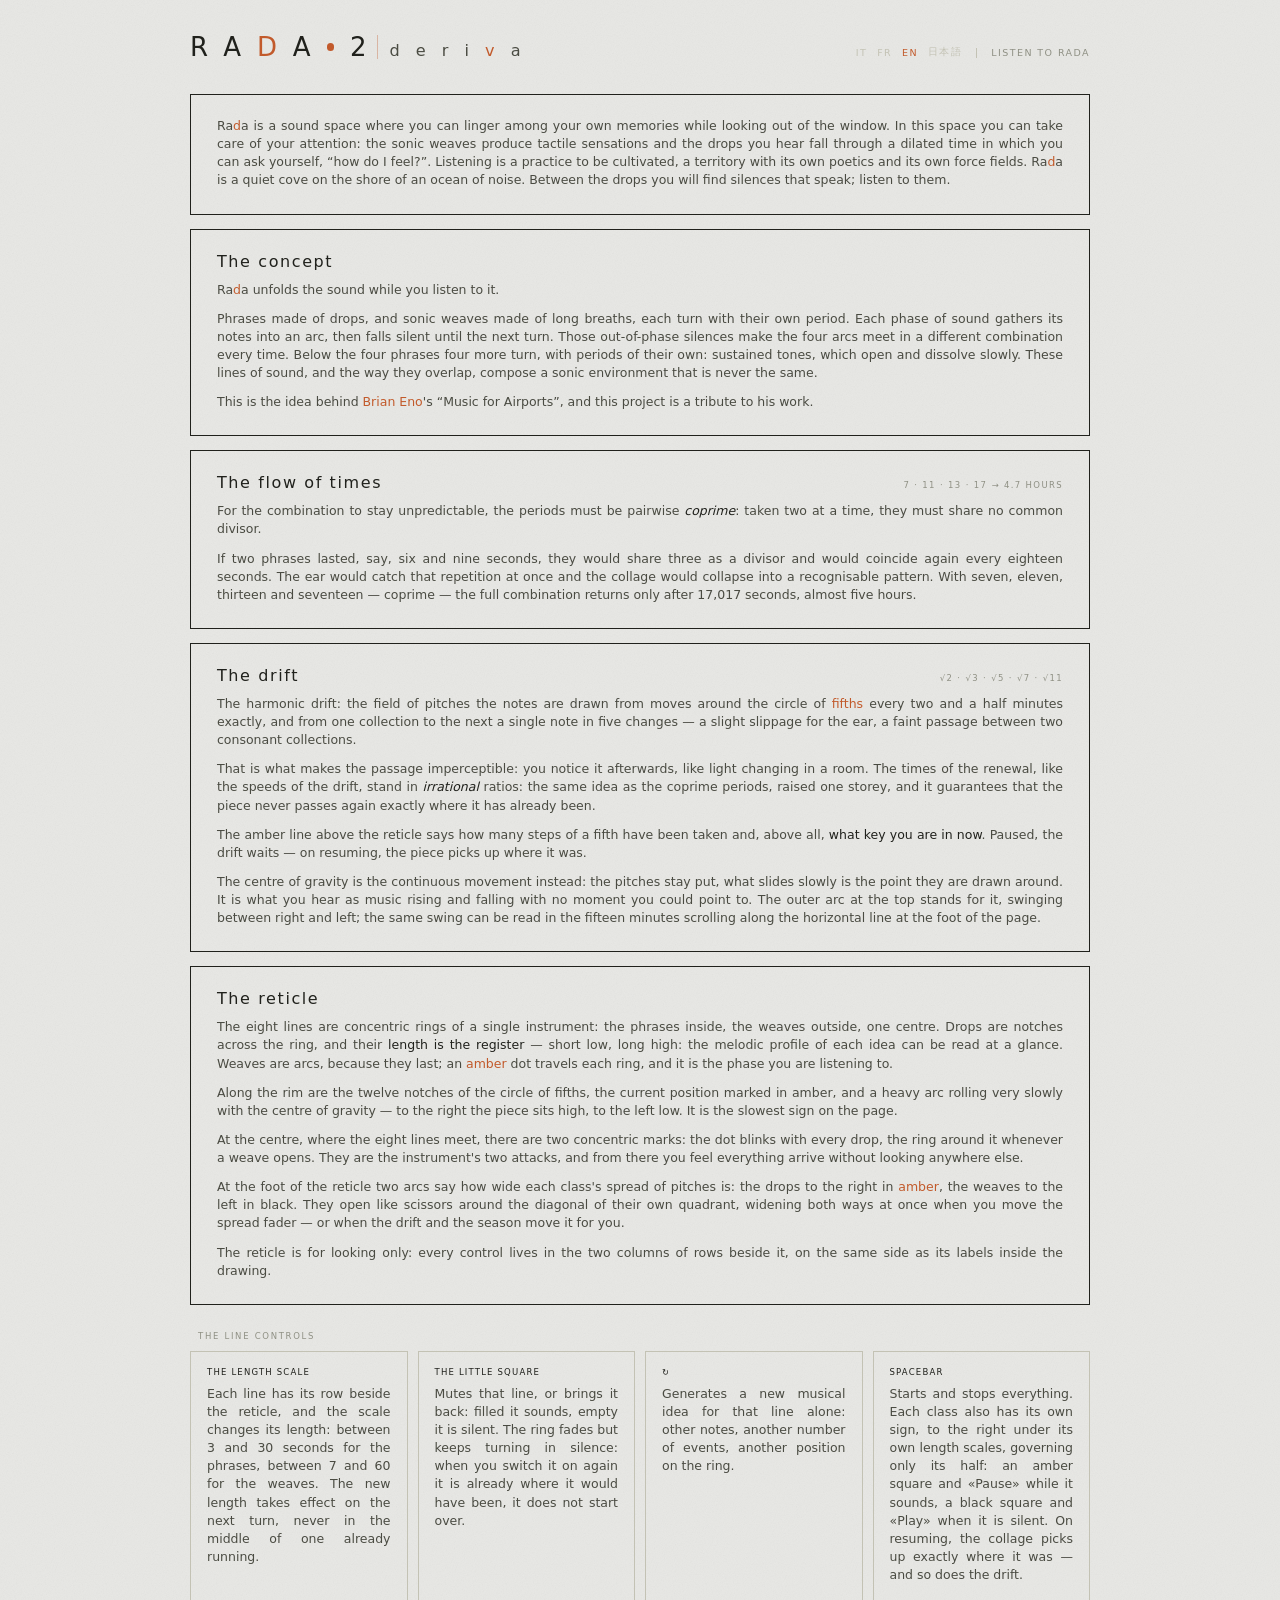
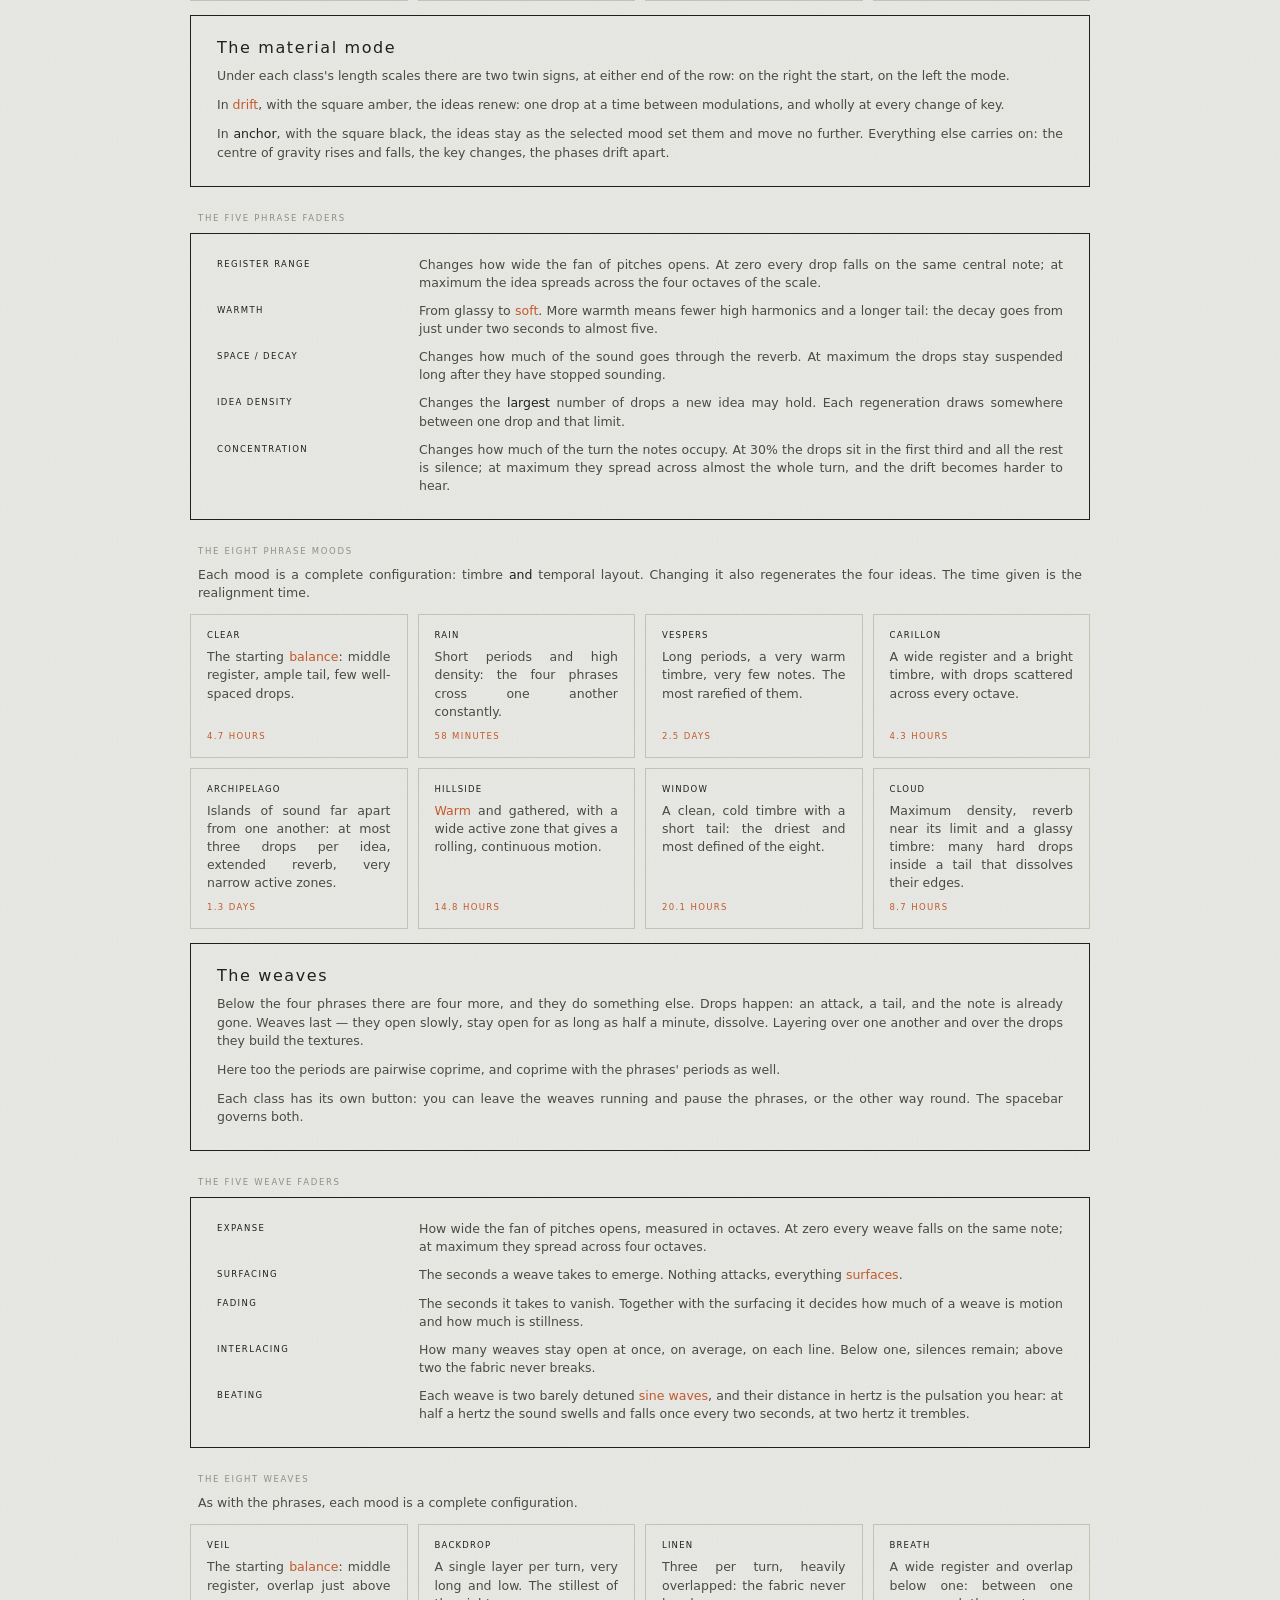
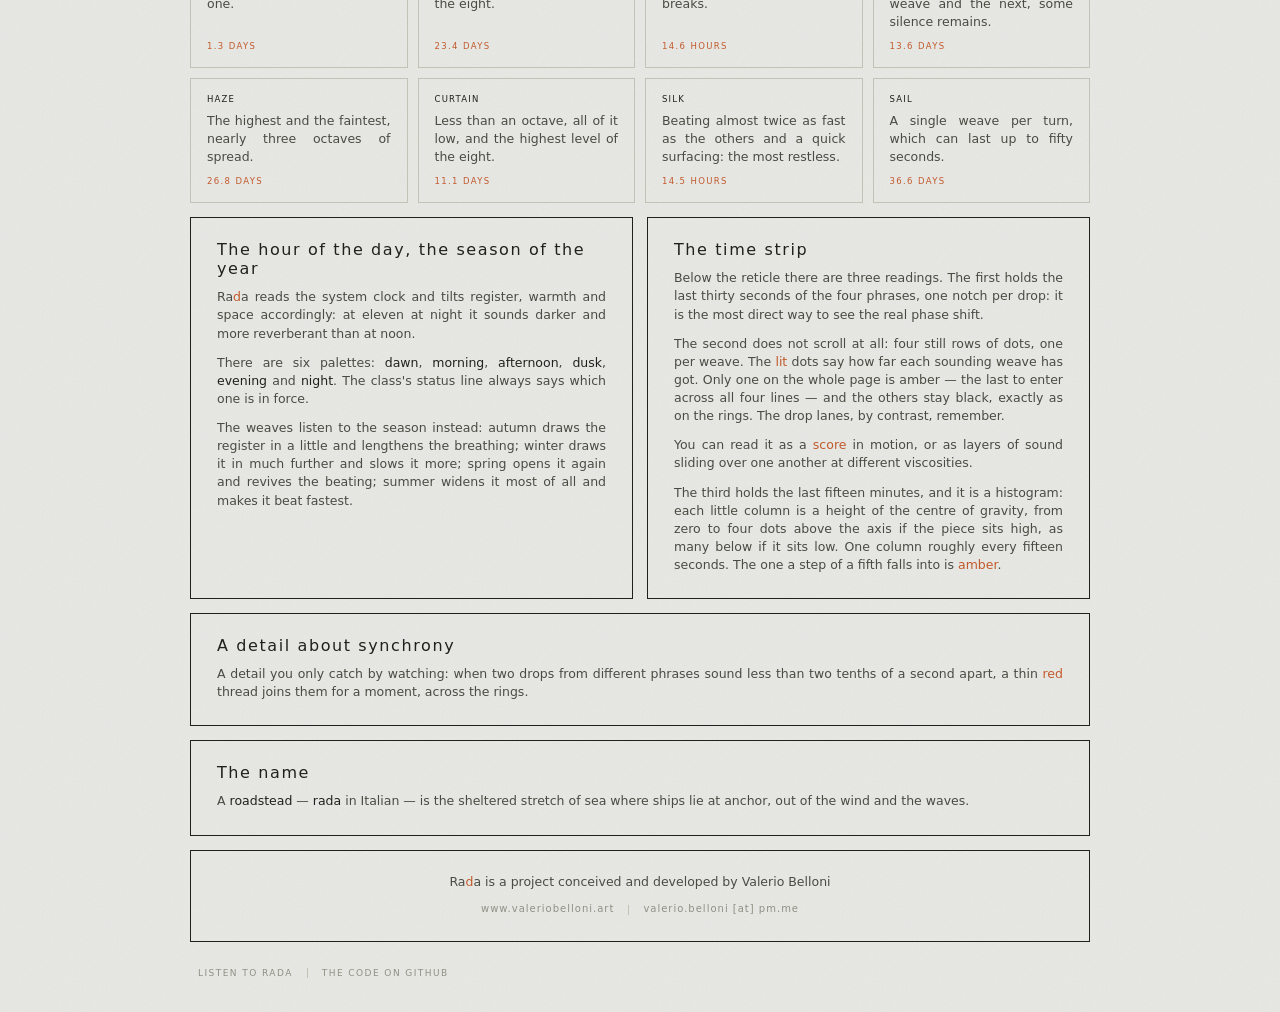
==== commit 516b26a5: "correzione logo la scritta deriva è ora più piccola" ====
--- a/guida.html
+++ b/guida.html
@@ -82,11 +82,6 @@
     collage collasserebbe in un motivo riconoscibile. Con sette, undici, tredici
     e diciassette — primi fra loro — la combinazione completa si ripete solo
     dopo 17.017 secondi, quasi cinque ore.</p>
-
-    <p data-i18n-html="g.flow3">Ma questa promessa riguarda le <em>fasi</em>,
-    non il pezzo: dice quando le linee tornano nella stessa combinazione, non
-    che cosa nel frattempo è cambiato. In Rada non cambiava niente. Qui sì, ed
-    è la sezione che segue.</p>
   </section>
 
   <!-- ---------------------------------------------------------- la deriva -->
@@ -96,77 +91,29 @@
       <span class="realign" data-i18n="g.der.badge">√2 · √3 · √5 · √7 · √11</span>
     </div>
 
-    <p data-i18n-html="g.der1">Sotto le otto linee c'è un tempo più lento di
-    tutti. L'armonia modula: il campo delle altezze si sposta sul circolo delle
-    <em class="amb">quinte</em> ogni due minuti e mezzo esatti, e fra una
-    collezione e la successiva cambia una nota su cinque. Il quando è regolare,
-    così chi accompagna può contare quanto manca; a non essere prevedibile è il
-    dove, perché la direzione viene da una successione costruita sulla sezione
-    aurea, che non si ripete.</p>
-
-    <p data-i18n-html="g.der2">Anche il materiale si rinnova, una goccia per
-    volta: momento per momento la frase è ancora quella, qualche minuto dopo
-    non ne è rimasta nessuna.</p>
-
-    <p data-i18n-html="g.der3">La riga arancione sopra il reticolo dice quanti
-    passi sono stati fatti e, soprattutto, <em>in che tonalità sei adesso</em>.
-    In pausa la deriva aspetta.</p>
-
-    <p data-i18n-html="g.der4">Il baricentro è invece il movimento continuo: le
-    altezze restano ferme, a scorrere piano è il punto attorno a cui vengono
-    pescate. È quello che senti come una musica che sale e scende senza che si
-    possa indicare il momento, ed è la linea ondulata nella fascia in fondo.</p>
-  </section>
-
-  <!-- ------------------------------------------------------ suonarci sopra
-       La scheda più recente, ed è quella che ha cambiato il motore armonico:
-       l'accordatura era mobile, e per renderla suonabile è stata fermata. -->
-  <section class="docCard">
-    <div class="cardHead"><h2 class="t" data-i18n="g.tune.t">Suonarci sopra</h2></div>
-
-    <p data-i18n-html="g.tune1">Ra<em class="amb">d</em>a2 è
-    <em class="amb">accordata</em>, e lo è esattamente: il campo nasce dal la a
-    440 e ogni nota è una nota del temperamento equabile, senza scarti. Puoi
-    prendere uno strumento e accompagnarla.</p>
-
-    <p data-i18n-html="g.tune2">Ti servono due cose, e le trovi nella riga in
-    alto a sinistra: la tonalità corrente, e il fatto che il cambio arriva ogni
-    due minuti e mezzo, sempre. Le note sono cinque — la pentatonica maggiore
-    di quella tonalità — quindi qualunque cosa suoni dentro quelle cinque va
-    d'accordo con tutto il resto.</p>
-
-    <p data-i18n-html="g.tune3">C'è un prezzo, ed è giusto conoscerlo. Con
-    l'accordatura ferma le altezze possibili sono un insieme finito, e le dodici
-    tonalità torneranno tutte, molte volte. A non ripassare mai è lo stato del
-    pezzo — dove sta il baricentro, come sono sfasate le linee, di che materiale
-    sono fatte le frasi — non l'altezza delle note.</p>
-  </section>
+    <p data-i18n-html="g.der1">La deriva armonica: il campo delle altezze delle note che vengono scelte si sposta sul circolo delle <em class="amb">quinte</em> ogni due minuti e mezzo esatti, e fra una collezione e la successiva cambia una nota su cinque — uno slittamento lieve per l'orecchio, un passaggio tenue fra due collezioni consonanti.</p>
+
+    <p data-i18n-html="g.der2">Questo rende il passaggio impercettibile: te ne accorgi dopo, come della luce che cambia in una stanza. I tempi del ricambio, come le velocità della deriva, stanno in rapporti <i>irrazionali</i>: è la stessa idea dei periodi coprimi, salita di un piano, e garantisce che il pezzo non ripassi mai esattamente dove è già stato.</p>
+
+    <p data-i18n-html="g.der3">La riga arancione sopra il reticolo dice quanti passaggi di quinta sono stati fatti e, soprattutto, <em>in che tonalità sei adesso</em>. In pausa la deriva aspetta — alla ripresa il pezzo riparte da dov'era.</p>
+
+    <p data-i18n-html="g.der4">Il baricentro è invece il movimento continuo: le altezze restano ferme, a scorrere piano è il punto attorno a cui vengono pescate. È quello che senti come una musica che sale e scende senza che si possa indicare il momento. Lo rappresenta l'arco esterno in alto, che oscilla fra destra e sinistra; la stessa oscillazione si legge anche nei quindici minuti che scorrono sulla linea orizzontale più in basso.</p>
+  </section>
+
 
   <!-- -------------------------------------------------------- il reticolo -->
   <section class="docCard">
     <div class="cardHead"><h2 class="t" data-i18n="g.ret.t">Il reticolo</h2></div>
 
-    <p data-i18n-html="g.ret1">Le otto linee sono anelli concentrici di un solo
-    strumento: le frasi all'interno, i tessuti all'esterno, un centro solo. Le
-    gocce sono tacche che attraversano l'anello, e la loro <em>lunghezza è il
-    registro</em>; i tessuti sono archi, perché durano; un punto
-    <em class="amb">arancione</em> percorre ogni anello, ed è la fase che stai
-    sentendo.</p>
-
-    <p data-i18n-html="g.ret2">Sul bordo gira il tempo lungo: dodici tacche per
-    il circolo delle quinte, e un arco pesante che rolla lentissimo con il
-    baricentro — a destra il pezzo sta alto, a sinistra basso.</p>
+    <p data-i18n-html="g.ret1">Le otto linee sono anelli concentrici di un solo strumento: le frasi all'interno, i tessuti all'esterno, un centro solo. Le gocce sono tacche che attraversano l'anello, e la loro <em>lunghezza è il registro</em> — corta grave, lunga acuta: il profilo melodico di ogni idea si legge a colpo d'occhio. I tessuti sono archi, perché durano; un punto <em class="amb">arancione</em> percorre ogni anello, ed è la fase che stai ascoltando.</p>
+
+    <p data-i18n-html="g.ret2">Sul bordo sono indicate le dodici tacche del circolo delle quinte, con la posizione corrente marcata in arancione, e un arco pesante che rolla lentissimo con il baricentro — a destra il pezzo sta alto, a sinistra basso. È il segno più lento della pagina.</p>
 
     <p data-i18n-html="g.ret.centro">Al centro, dove le otto linee si
     incontrano, ci sono due segni concentrici: il punto lampeggia a ogni
     goccia, l'anello che lo circonda quando un tessuto si apre.</p>
 
-    <p data-i18n-html="g.ret.misure">Ai piedi del reticolo due archi dicono
-    quanto è largo il ventaglio delle altezze di ciascuna classe: le gocce a
-    destra in <em class="amb">arancione</em>, i tessuti a sinistra in
-    inchiostro. Si aprono come forbici attorno alla diagonale del proprio
-    quadrante, allargandosi nei due versi insieme quando muovi il cursore
-    dell'ampiezza — o quando lo muovono per te la deriva e la stagione.</p>
+    <p data-i18n-html="g.ret.misure">Ai piedi del reticolo due archi dicono quanto è largo il ventaglio delle altezze di ciascuna classe: le gocce a destra in <em class="amb">arancione</em>, i tessuti a sinistra in nero. Si aprono come forbici attorno alla diagonale del proprio quadrante, allargandosi nei due versi insieme quando muovi il cursore dell'ampiezza — o quando lo muovono per te la deriva e la stagione.</p>
 
     <p data-i18n-html="g.ret3">Il reticolo si guarda e basta: tutti i comandi
     stanno nelle due colonne di righe accanto.</p>
@@ -197,11 +144,7 @@
     </div>
     <div class="docCell">
       <span class="k" data-i18n="g.gest4.k">Barra spaziatrice</span>
-      <p data-i18n-html="g.gest4">Avvia e ferma tutto. Ogni classe ha però
-      anche il suo segno, a destra sotto le proprie scale di durata: quadro
-      arancione e «Pausa» mentre suona, d'inchiostro e «Avvia» quando tace.
-      Alla ripresa il collage riparte esattamente da dov'era — e anche la
-      deriva.</p>
+      <p data-i18n-html="g.gest4">Avvia e ferma tutto. Ogni classe ha però anche il suo segno, a destra sotto le proprie scale di durata, che governa solo la propria metà: quadro arancione e «Pausa» mentre suona, quadro nero e «Avvia» quando tace. Alla ripresa il collage riparte esattamente da dov'era — e anche la deriva.</p>
     </div>
   </div>
 
@@ -211,26 +154,11 @@
   <section class="docCard">
     <div class="cardHead"><h2 class="t" data-i18n="g.modo.t">Il modo del materiale</h2></div>
 
-    <p data-i18n-html="g.modo1">Sotto le scale di durata di ogni classe ci
-    sono due segni gemelli, agli estremi della riga: a destra l'avvio, a
-    sinistra il modo del materiale. Un quadro e una parola, che dicono come
-    stanno le cose invece di che cosa faranno. Vale per le frasi e per i
-    tessuti separatamente.</p>
-
-    <p data-i18n-html="g.modo2">In <em class="amb">deriva</em>, col quadro arancione, le idee si
-    rinnovano su due scale: una goccia per volta fra una modulazione e l'altra,
-    e da capo a ogni cambio di tonalità. È il modo in cui il pezzo va da
-    qualche parte anche nel materiale, non solo nell'armonia.</p>
-
-    <p data-i18n-html="g.modo3">In <em>ancora</em>, col quadro d'inchiostro, le idee restano quelle che
-    lo stato d'animo ha scelto, e non si muovono più. Tutto il resto continua:
-    il baricentro sale e scende, la tonalità cambia, le fasi si sfasano. È il
-    modo per suonarci sopra avendo sotto un accompagnamento che non si
-    trasforma mentre lo accompagni.</p>
-
-    <p data-i18n-html="g.modo4">Il nome viene dal mare, come quello dello
-    strumento: una <em>rada</em> è un ancoraggio riparato, e qui si getta
-    l'ancora dentro un pezzo che per il resto continua a spostarsi.</p>
+    <p data-i18n-html="g.modo1">Sotto le scale di durata di ogni classe ci sono due segni gemelli, agli estremi della riga: a destra l'avvio, a sinistra la modalità.</p>
+
+    <p data-i18n-html="g.modo2">In <em class="amb">deriva</em>, col quadro arancione, le idee si rinnovano: una goccia per volta fra una modulazione e l'altra, e da capo a ogni cambio di tonalità.</p>
+
+    <p data-i18n-html="g.modo3">In <em>ancora</em>, col quadro nero, le idee restano quelle dello stato d'animo selezionato, e non si muovono più. Tutto il resto continua: il baricentro sale e scende, la tonalità cambia, le fasi si sfasano.</p>
   </section>
 
   <!-- ------------------------------------------------------- i cursori -->
@@ -253,10 +181,7 @@
       suonare.</dd>
 
       <dt data-i18n="ctl.dens">Densità dell'idea</dt>
-      <dd data-i18n-html="g.f4">Modifica il numero <em>massimo</em> di gocce che
-      una nuova idea può contenere: è un tetto, non un numero fisso. Ogni
-      rigenerazione pesca fra una goccia e questo limite, perciò le quattro
-      frasi restano diverse fra loro.</dd>
+      <dd data-i18n-html="g.f4">Modifica il numero <em>massimo</em> di gocce che una nuova idea può contenere. Ogni rigenerazione pesca fra una goccia e questo limite.</dd>
 
       <dt data-i18n="ctl.head">Addensamento</dt>
       <dd data-i18n-html="g.f5">Modifica quanta parte del giro è occupata dalle
@@ -264,10 +189,6 @@
       al massimo si distribuiscono quasi su tutto il giro, e lo sfasamento si fa
       meno percepibile.</dd>
     </dl>
-
-    <p class="docNote" data-i18n-html="g.f.note">I cursori del calore e dello
-    spazio mostrano due numeri quando l'ora del giorno li inclina: il primo è
-    dove l'hai messo tu, il secondo è il valore che sta davvero suonando.</p>
   </section>
 
   <!-- --------------------------------------------------------- i mood ---->
@@ -286,8 +207,7 @@
     </div>
     <div class="docCell">
       <span class="k" data-mood="pioggia">Pioggia</span>
-      <p data-i18n-html="g.m.pioggia">Periodi brevi e densità alta: il fitto
-      continuo, dove le quattro frasi si incrociano di continuo.</p>
+      <p data-i18n-html="g.m.pioggia">Periodi brevi e densità alta: le quattro frasi si incrociano di continuo.</p>
       <span class="mt" data-i18n="g.mt.pioggia">58 minuti</span>
     </div>
     <div class="docCell">
@@ -334,17 +254,9 @@
   <!-- --------------------------------------------------------- i tessuti -->
   <section class="docCard">
     <div class="cardHead"><h2 class="t" data-i18n="g.tes.t">I tessuti</h2></div>
-    <p data-i18n-html="g.tes1">Sotto le quattro frasi ce ne sono altre quattro, e
-    non fanno la stessa cosa. Le gocce accadono: un attacco, una coda, e la nota
-    è già passata. I tessuti invece durano — si aprono lentamente, restano aperti
-    anche mezzo minuto, si dissolvono. Sovrapponendosi fra loro e alle gocce
-    formano le tessiture, ed è la ragione per cui esistono.</p>
-
-    <p data-i18n-html="g.tes2">Anche qui i periodi sono coprimi a due a due, e lo
-    sono anche con quelli delle frasi: le linee che non tornano mai insieme sono
-    otto, non due gruppi da quattro. Non devono essere numeri primi — basta che
-    non abbiano fattori in comune — ed è per questo che si scende fino a otto
-    secondi.</p>
+    <p data-i18n-html="g.tes1">Sotto le quattro frasi ce ne sono altre quattro, e non fanno la stessa cosa. Le gocce accadono: un attacco, una coda, e la nota è già passata. I tessuti invece durano — si aprono lentamente, restano aperti anche mezzo minuto, si dissolvono. Sovrapponendosi fra loro e alle gocce formano le tessiture.</p>
+
+    <p data-i18n-html="g.tes2">Anche qui i periodi sono coprimi a due a due, e lo sono anche con quelli delle frasi.</p>
 
     <p data-i18n-html="g.tes3">Ogni classe ha il suo pulsante: si possono
     lasciare i tessuti e mettere in pausa le frasi, o il contrario. La barra
@@ -355,10 +267,10 @@
   <section class="docCard">
     <dl class="docList">
       <dt data-i18n="dctl.spread">Estensione</dt>
-      <dd data-i18n-html="g.tf1">Quanto si allarga il ventaglio delle altezze, misurato in ottave. A zero tutti i tessuti cadono sulla stessa nota; al massimo si distendono sulle quattro ottave della scala.</dd>
+      <dd data-i18n-html="g.tf1">Quanto si allarga il ventaglio delle altezze, misurato in ottave. A zero tutti i tessuti cadono sulla stessa nota; al massimo si distendono su quattro ottave.</dd>
 
       <dt data-i18n="dctl.apri">Affioramento</dt>
-      <dd data-i18n-html="g.tf2">I secondi che un tessuto impiega a emergere. Nulla attacca, tutto <em class="amb">affiora</em>: è l'inviluppo rovesciato rispetto a quello delle gocce.</dd>
+      <dd data-i18n-html="g.tf2">I secondi che un tessuto impiega a emergere. Nulla attacca, tutto <em class="amb">affiora</em>.</dd>
 
       <dt data-i18n="dctl.chiudi">Dissolvenza</dt>
       <dd data-i18n-html="g.tf3">I secondi che impiega a sparire. Insieme all'affioramento decide quanta parte del tessuto è movimento e quanta è stasi.</dd>
@@ -367,21 +279,13 @@
       <dd data-i18n-html="g.tf4">Quanti tessuti restano aperti insieme, in media, su ciascuna linea. Sotto uno restano dei silenzi; sopra due la trama non si interrompe mai.</dd>
 
       <dt data-i18n="dctl.battito">Battito</dt>
-      <dd data-i18n-html="g.tf5">Ogni tessuto è fatto di due <em class="amb">sinusoidi</em> appena
-      scordate, e la loro differenza in hertz è la pulsazione che si sente: a
-      mezzo hertz il suono si gonfia e si sgonfia una volta ogni due secondi, a
-      due hertz trema. Senza quel battito una nota tenuta mezzo minuto sarebbe
-      un muro immobile, e l'orecchio smetterebbe di seguirla.</dd>
+      <dd data-i18n-html="g.tf5">Ogni tessuto è fatto di due <em class="amb">sinusoidi</em> appena scordate, e la loro differenza in hertz è la pulsazione che si sente: a mezzo hertz il suono si gonfia e si sgonfia una volta ogni due secondi, a due hertz trema.</dd>
 
     </dl>
   </section>
 
   <h2 class="docLabel" data-i18n="g.lbl.tmoods">Gli otto tessuti</h2>
-  <p class="docIntro" data-i18n-html="g.tmoods.intro">Come per le frasi, ogni
-  stato d'animo è una configurazione completa. Due cose però restano fuori dai
-  cursori:
-  quanti tessuti per giro e quanto stanno sotto alle gocce sono il carattere del
-  preset, non una manopola.</p>
+  <p class="docIntro" data-i18n-html="g.tmoods.intro">Come per le frasi, ogni stato d'animo è una configurazione completa.</p>
 
   <div class="docGrid g4 moodGrid">
     <div class="docCell">
@@ -401,7 +305,7 @@
     </div>
     <div class="docCell">
       <span class="k" data-drone-mood="respiro">Respiro</span>
-      <p data-i18n-html="g.tm.respiro">Registro largo e sovrapposizione sotto l'uno: fra un tessuto e l'altro resta il silenzio.</p>
+      <p data-i18n-html="g.tm.respiro">Registro largo e sovrapposizione sotto l'uno: fra un tessuto e l'altro resta del silenzio.</p>
       <span class="mt" data-i18n="g.tmt.respiro">13,6 giorni</span>
     </div>
     <div class="docCell">
@@ -450,19 +354,11 @@
       prima contiene gli ultimi trenta secondi delle quattro frasi, una tacca
       per goccia: è il modo più diretto per vedere lo sfasamento reale.</p>
 
-      <p data-i18n-html="g.strip1b">La seconda non scorre affatto: quattro file
-      ferme di puntini, una per tessuto. I puntini <em class="amb">accesi</em>
-      dicono quanto è avanzata ogni tenuta in corso. L'arancione tocca a una
-      sola in tutta la pagina — l'ultima entrata fra tutt'e quattro le linee —
-      e le altre restano inchiostro, come sugli anelli.</p>
+      <p data-i18n-html="g.strip1b">La seconda non scorre affatto: quattro file ferme di puntini, una per tessuto. I puntini <em class="amb">accesi</em> dicono quanto è avanzata ogni tenuta in corso. L'arancione tocca a una sola in tutta la pagina — l'ultima entrata fra tutt'e quattro le linee — e le altre restano nere, come sugli anelli. Le corsie delle gocce ricordano.</p>
       <p data-i18n-html="g.strip2">Puoi guardarla come uno <em class="amb">spartito</em> in
       movimento, o un sovrapporsi di strati sonori che scorrono con viscosità
       differenti.</p>
-        <p data-i18n-html="g.strip3">La terza contiene gli ultimi quindici
-      minuti, ed è un istogramma: ogni colonnina è un'altezza del baricentro,
-      da zero a quattro puntini sopra l'asse se il pezzo sta alto, altrettanti
-      sotto se sta basso. Quella in cui cade un passo di quinta è
-      <em class="amb">arancione</em>.</p>
+        <p data-i18n-html="g.strip3">La terza contiene gli ultimi quindici minuti, ed è un istogramma: ogni colonnina è un'altezza del baricentro, da zero a quattro puntini sopra l'asse se il pezzo sta alto, altrettanti sotto se sta basso. Una colonnina ogni quindici secondi circa. Quella in cui cade un passaggio di quinta è <em class="amb">arancione</em>.</p>
     </section>
   </div>
 
@@ -490,7 +386,7 @@
        Il nome del sito e l'indirizzo non si traducono — sono identificatori,
        non parole. Si traduce solo la frase che li introduce.            -->
   <section class="docCard docColophon">
-    <p data-i18n-html="g.credits">Ra<em class="amb">d</em>a è un progetto sviluppato da Valerio Belloni</p>
+    <p data-i18n-html="g.credits">Ra<em class="amb">d</em>a è un progetto ideato e sviluppato da Valerio Belloni</p>
     <div class="recapiti">
       <a href="https://www.valeriobelloni.art">www.valeriobelloni.art</a>
       <span class="sep" aria-hidden="true"></span>
--- a/css/style.css
+++ b/css/style.css
@@ -112,7 +112,7 @@
      ascendenti di «deriva», e i due vuoti non sono uguali di natura: sotto le
      maiuscole la casella lascia già poco, sopra le minuscole molto. Misurati
      a 26 px: 3,5 px contro 8,6. Questi due ritocchi li pareggiano a 6,0.  */
-  padding-bottom:.1em;
+  padding-bottom:.067em;
 }
 
 .logoPunto{
@@ -127,21 +127,23 @@
   animation:pulse 2.6s ease-in-out infinite;
 }
 
-/* Stesso corpo del nome, peso da display e grigio medio: la seconda riga si
-   legge come secondaria per il peso e per il minuscolo, non per la scala —
-   a corpo diverso i due passi non si accorderebbero.                      */
+/* La seconda riga è più minuta del nome e molto più spaziata. Le due cose
+   sono la stessa cosa: la larghezza è fissata dalla riga sopra, quindi ogni
+   punto di corpo tolto alle lettere finisce nei vuoti fra loro. Il corpo si
+   dichiara in em del marchio, non in pixel, così la proporzione fra le due
+   righe resta la stessa alla testata e al cancello.                       */
 .sotto{
+  font-size:.62em;
   margin:0;
   /* Il filo sta QUI e non sotto il nome: la casella del nome è più larga di
      quanto si vede — è il recupero della spaziatura di coda — e la riga
      sborderebbe a destra del 2. Questa invece è larga esattamente quanto il
      marchio, e in em perché la distanza dal filo deve seguire il corpo. */
   border-top:1px solid var(--amber-filo);
-  padding-top:.04em;
+  padding-top:.093em;
   display:flex;
   justify-content:space-between;
-  font-size:inherit;
-  font-weight:200;
+  font-weight:300;
   line-height:1;
   color:var(--ink-2);
 }
@@ -157,12 +159,16 @@
    torna utile per un'altra ragione: senza, fra il 2 e il filo ci sarebbe lo
    stacco più sei decimi di em, e il filo sembrerebbe appartenere a
    «deriva» invece di stare fra i due.                                    */
-.logo.inRiga{flex-direction:row;align-items:center;gap:.42em}
+.logo.inRiga{flex-direction:row;align-items:baseline;gap:.42em}
+.logo.inRiga .logoFilo{align-self:center}
 .logo.inRiga h1{padding-bottom:0}
 .logo.inRiga .sotto{
   border-top:0;
   padding-top:0;
-  gap:.62em;
+  /* Un em di QUESTO corpo, che è .62 di quello del nome: il vuoto fra le
+     lettere torna così uguale al letter-spacing del nome. Scritto .62em
+     seguirebbe il corpo rimpicciolito e il passo si stringerebbe.       */
+  gap:1em;
   justify-content:flex-start;
 }
 .logoFilo{width:1px;height:.9em;background:var(--amber-filo);flex:none}
--- a/css/guida.css
+++ b/css/guida.css
@@ -69,15 +69,6 @@
 .amb, .docCard em.amb, .docList dd em.amb, .docCell p em.amb, .docIntro em.amb{
   font-style:normal;
   color:var(--amber);
-}
-
-/* nota di coda: più tenue del corpo, staccata da un filo */
-.docNote{
-  margin-top:14px !important;
-  padding-top:12px;
-  border-top:1px solid var(--hair);
-  font-size:12.5px !important;
-  color:var(--dust) !important;
 }
 
 /* ------------------------------------------------------------ giustificato
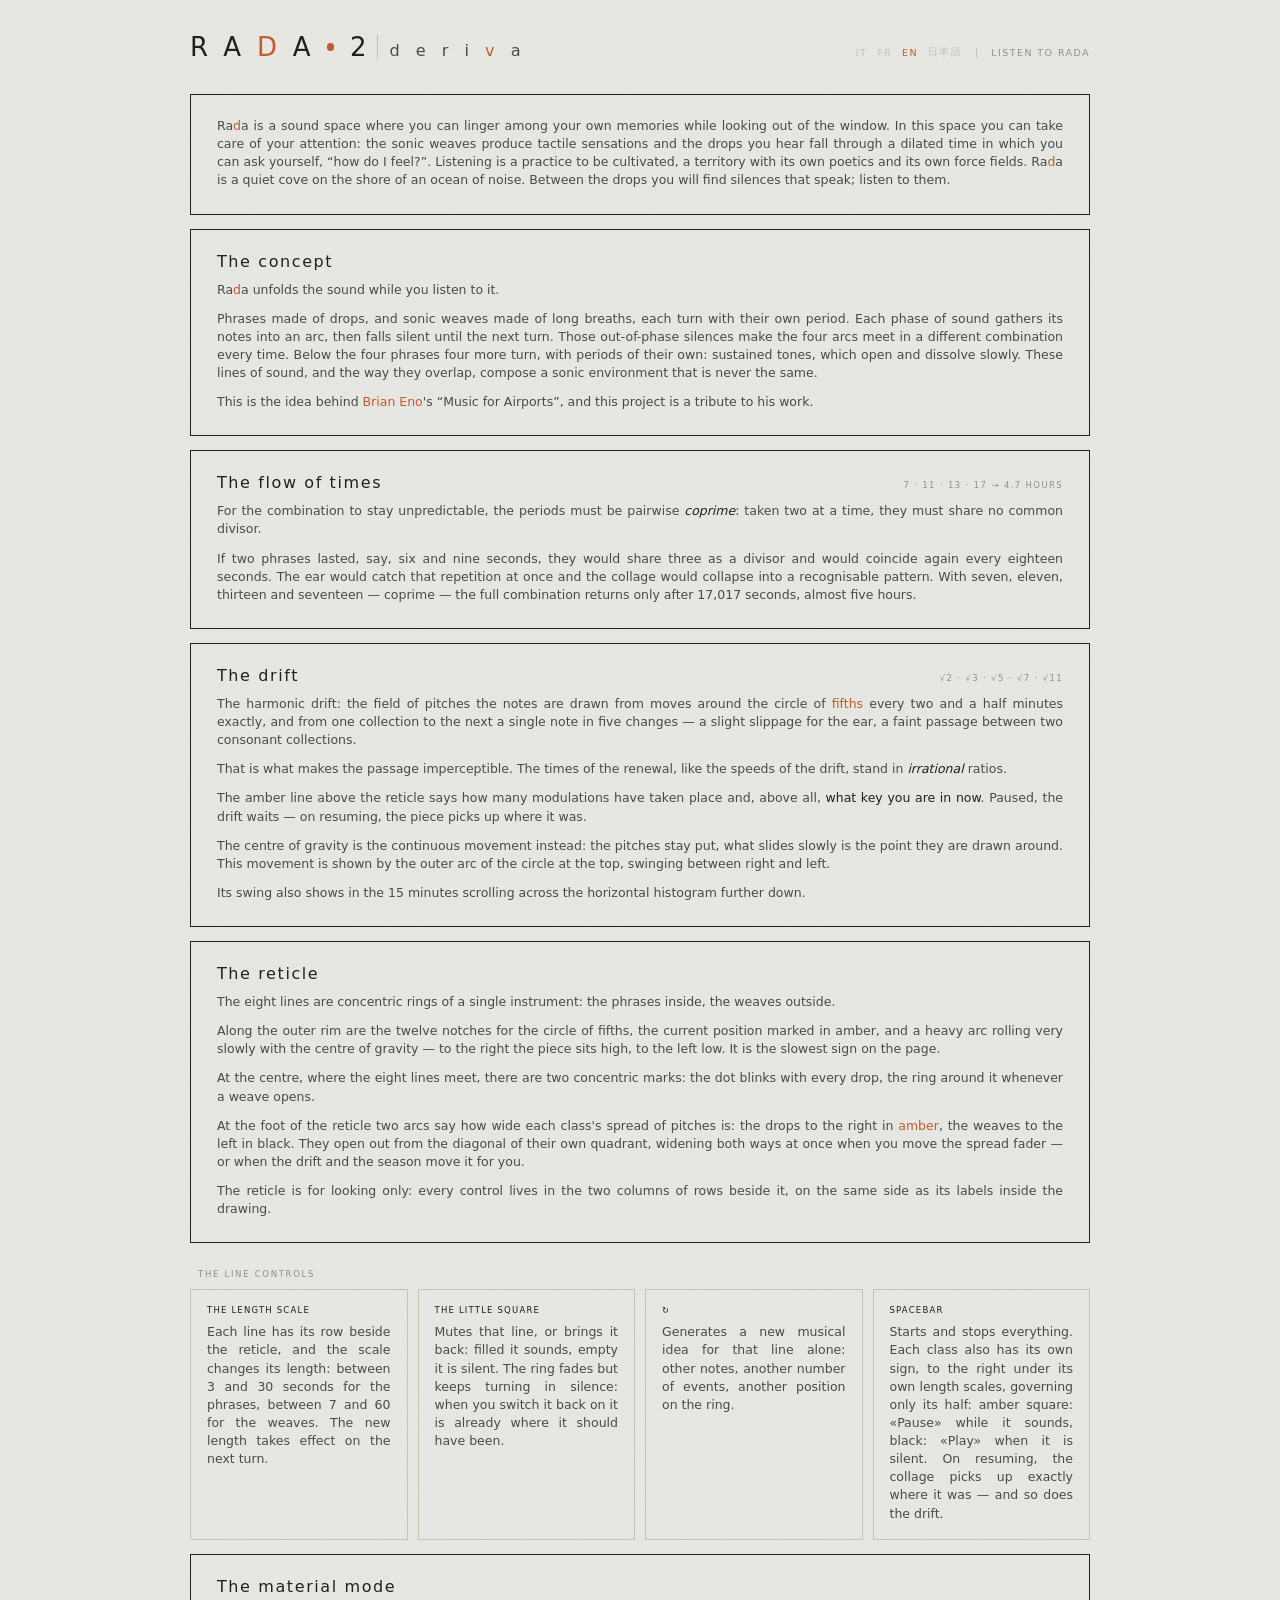
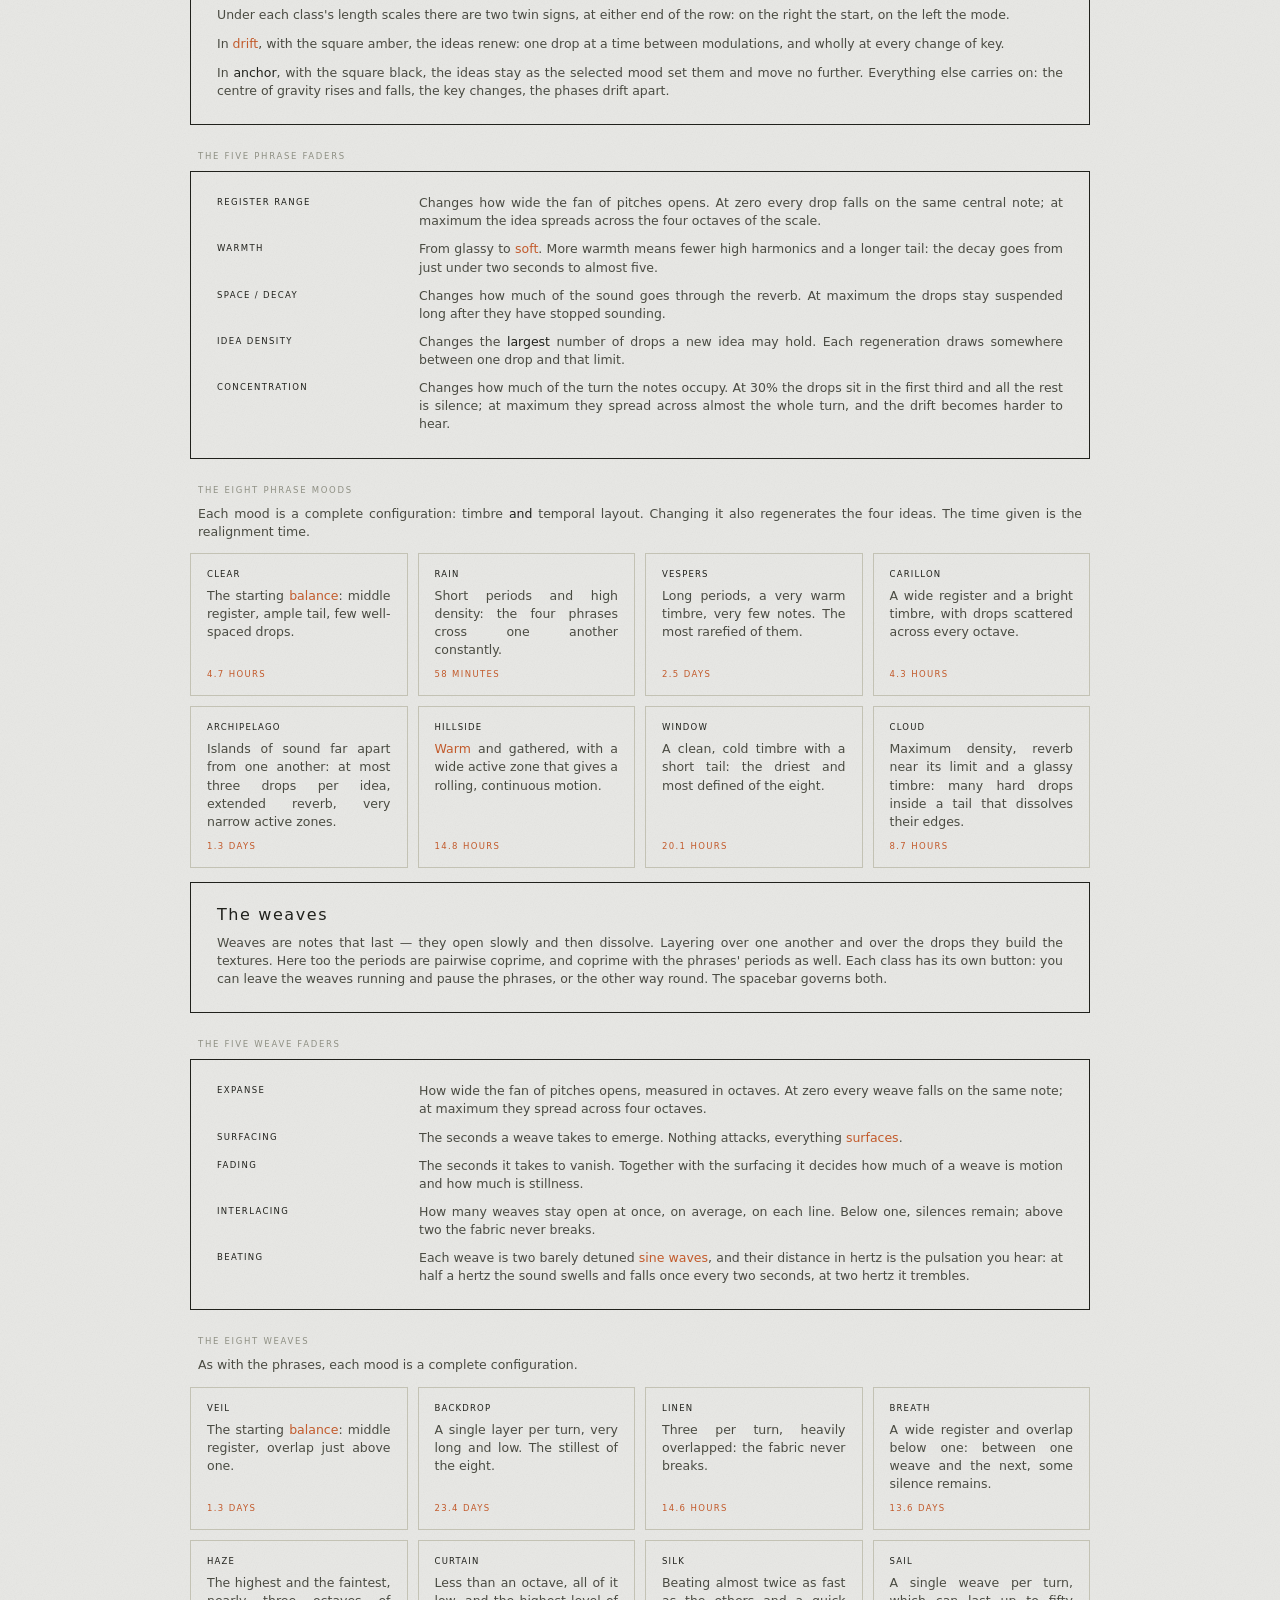
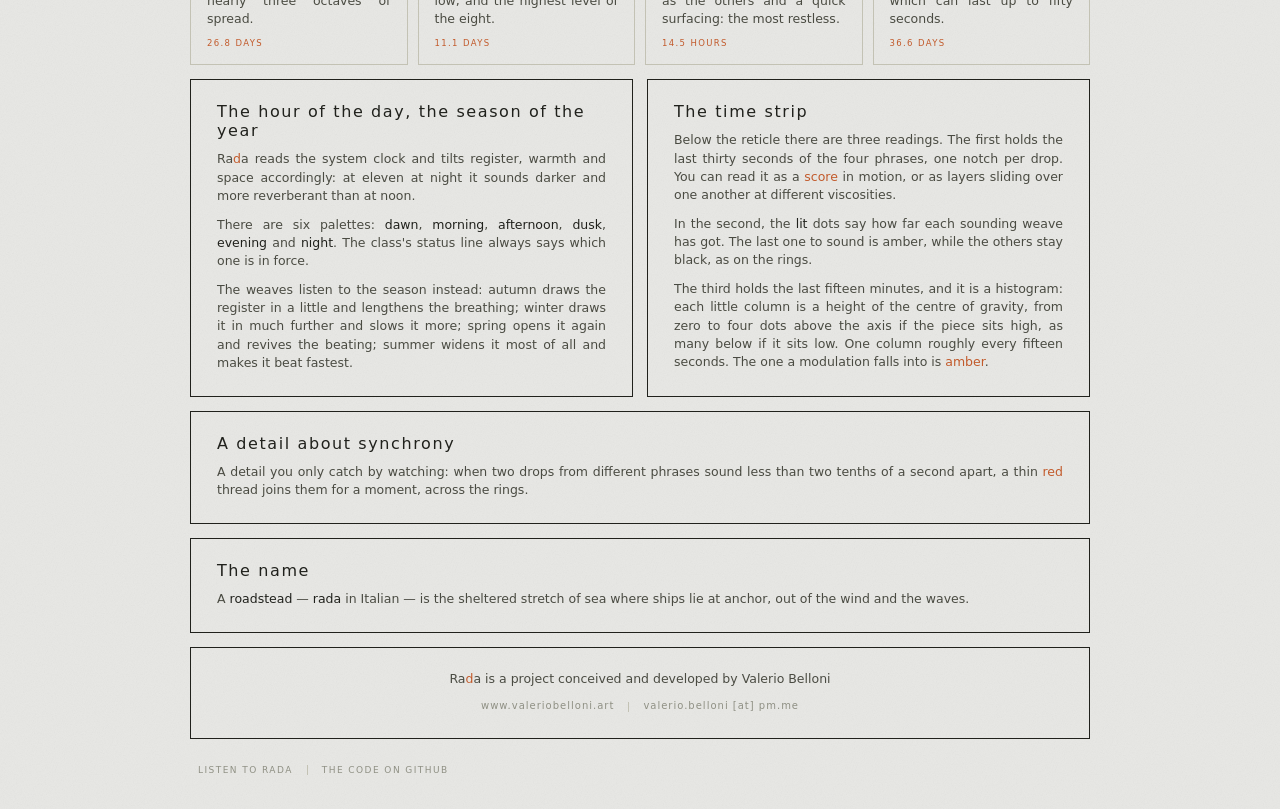
==== commit 268f4741: "cambiamenti guida" ====
--- a/guida.html
+++ b/guida.html
@@ -91,13 +91,15 @@
       <span class="realign" data-i18n="g.der.badge">√2 · √3 · √5 · √7 · √11</span>
     </div>
 
-    <p data-i18n-html="g.der1">La deriva armonica: il campo delle altezze delle note che vengono scelte si sposta sul circolo delle <em class="amb">quinte</em> ogni due minuti e mezzo esatti, e fra una collezione e la successiva cambia una nota su cinque — uno slittamento lieve per l'orecchio, un passaggio tenue fra due collezioni consonanti.</p>
-
-    <p data-i18n-html="g.der2">Questo rende il passaggio impercettibile: te ne accorgi dopo, come della luce che cambia in una stanza. I tempi del ricambio, come le velocità della deriva, stanno in rapporti <i>irrazionali</i>: è la stessa idea dei periodi coprimi, salita di un piano, e garantisce che il pezzo non ripassi mai esattamente dove è già stato.</p>
-
-    <p data-i18n-html="g.der3">La riga arancione sopra il reticolo dice quanti passaggi di quinta sono stati fatti e, soprattutto, <em>in che tonalità sei adesso</em>. In pausa la deriva aspetta — alla ripresa il pezzo riparte da dov'era.</p>
-
-    <p data-i18n-html="g.der4">Il baricentro è invece il movimento continuo: le altezze restano ferme, a scorrere piano è il punto attorno a cui vengono pescate. È quello che senti come una musica che sale e scende senza che si possa indicare il momento. Lo rappresenta l'arco esterno in alto, che oscilla fra destra e sinistra; la stessa oscillazione si legge anche nei quindici minuti che scorrono sulla linea orizzontale più in basso.</p>
+    <p data-i18n-html="g.der1">La Deriva armonica: il campo delle altezze delle note che vengono scelte si sposta sul circolo delle <em class="amb">quinte</em> ogni due minuti e mezzo esatti, e fra una collezione e la successiva cambia una nota su cinque — uno slittamento lieve per l'orecchio, un passaggio tenue fra due collezioni consonanti.</p>
+
+    <p data-i18n-html="g.der2">Questo rende il passaggio impercettibile. I tempi del ricambio, come le velocità della deriva, stanno in rapporti <i>irrazionali</i>.</p>
+
+    <p data-i18n-html="g.der3">La riga arancione sopra il reticolo dice quante modulazioni sono state fatte e, soprattutto, <em>in che tonalità sei adesso</em>. In pausa la deriva aspetta — alla ripresa il pezzo riparte da dov'era.</p>
+
+    <p data-i18n-html="g.der4">Il baricentro è invece il movimento continuo: le altezze restano ferme, a scorrere piano è il punto attorno a cui vengono pescate. La rappresentazione di questo movimento è data dall'arco di cerchio esterno in alto che oscilla tra destra e sinistra.</p>
+
+    <p data-i18n-html="g.der5">La sua oscillazione è rappresentata anche nello scorrere di 15 minuti nell'istogramma orizzontale più in basso.</p>
   </section>
 
 
@@ -105,18 +107,19 @@
   <section class="docCard">
     <div class="cardHead"><h2 class="t" data-i18n="g.ret.t">Il reticolo</h2></div>
 
-    <p data-i18n-html="g.ret1">Le otto linee sono anelli concentrici di un solo strumento: le frasi all'interno, i tessuti all'esterno, un centro solo. Le gocce sono tacche che attraversano l'anello, e la loro <em>lunghezza è il registro</em> — corta grave, lunga acuta: il profilo melodico di ogni idea si legge a colpo d'occhio. I tessuti sono archi, perché durano; un punto <em class="amb">arancione</em> percorre ogni anello, ed è la fase che stai ascoltando.</p>
-
-    <p data-i18n-html="g.ret2">Sul bordo sono indicate le dodici tacche del circolo delle quinte, con la posizione corrente marcata in arancione, e un arco pesante che rolla lentissimo con il baricentro — a destra il pezzo sta alto, a sinistra basso. È il segno più lento della pagina.</p>
+    <p data-i18n-html="g.ret1">Le otto linee sono anelli concentrici di un solo strumento: le frasi all'interno, i tessuti all'esterno.</p>
+
+    <p data-i18n-html="g.ret2">Sul bordo esterno sono indicate le dodici tacche per il circolo delle quinte, con la posizione corrente marcata in arancione, e un arco pesante che rolla lentissimo con il baricentro — a destra il pezzo sta alto, a sinistra basso. È il segno più lento della pagina.</p>
 
     <p data-i18n-html="g.ret.centro">Al centro, dove le otto linee si
     incontrano, ci sono due segni concentrici: il punto lampeggia a ogni
     goccia, l'anello che lo circonda quando un tessuto si apre.</p>
 
-    <p data-i18n-html="g.ret.misure">Ai piedi del reticolo due archi dicono quanto è largo il ventaglio delle altezze di ciascuna classe: le gocce a destra in <em class="amb">arancione</em>, i tessuti a sinistra in nero. Si aprono come forbici attorno alla diagonale del proprio quadrante, allargandosi nei due versi insieme quando muovi il cursore dell'ampiezza — o quando lo muovono per te la deriva e la stagione.</p>
+    <p data-i18n-html="g.ret.misure">Ai piedi del reticolo due archi dicono quanto è largo il ventaglio delle altezze di ciascuna classe: le gocce a destra in <em class="amb">arancione</em>, i tessuti a sinistra in nero. Si aprono partendo dalla diagonale del proprio quadrante, allargandosi nei due versi insieme quando muovi il cursore dell'ampiezza — o quando lo muovono per te la deriva e la stagione.</p>
 
     <p data-i18n-html="g.ret3">Il reticolo si guarda e basta: tutti i comandi
-    stanno nelle due colonne di righe accanto.</p>
+    stanno nelle due righe di colonna accanto, dallo stesso lato delle loro
+    etichette dentro il disegno.</p>
   </section>
 
   <!-- ------------------------------------------------- i comandi di linea -->
@@ -127,14 +130,13 @@
       <p data-i18n-html="g.gest1">Ogni linea ha la sua riga accanto al
       reticolo, e la scala ne cambia la durata: fra 3 e 30 secondi per le
       frasi, fra 7 e 60 per i tessuti. La nuova durata entra in vigore al giro
-      successivo, mai a metà di uno in corso.</p>
+      successivo.</p>
     </div>
     <div class="docCell">
       <span class="k" data-i18n="g.gest2.k">Il quadratino</span>
       <p data-i18n-html="g.gest2">Silenzia quella linea, o la riattiva: pieno
       suona, vuoto tace. L'anello impallidisce ma continua a girare in
-      silenzio: quando la riaccendi è già dove sarebbe stata, non riparte da
-      capo.</p>
+      silenzio: quando lo riaccendi è già dove sarebbe dovuto essere.</p>
     </div>
     <div class="docCell">
       <span class="k" data-i18n="g.gest3.k">↻</span>
@@ -144,7 +146,7 @@
     </div>
     <div class="docCell">
       <span class="k" data-i18n="g.gest4.k">Barra spaziatrice</span>
-      <p data-i18n-html="g.gest4">Avvia e ferma tutto. Ogni classe ha però anche il suo segno, a destra sotto le proprie scale di durata, che governa solo la propria metà: quadro arancione e «Pausa» mentre suona, quadro nero e «Avvia» quando tace. Alla ripresa il collage riparte esattamente da dov'era — e anche la deriva.</p>
+      <p data-i18n-html="g.gest4">Avvia e ferma tutto. Ogni classe ha però anche il suo segno, a destra sotto le proprie scale di durata, che governa solo la propria metà: quadro arancione: «Pausa» mentre suona, nero: «Avvia» quando tace. Alla ripresa il collage riparte esattamente da dov'era — e anche la deriva.</p>
     </div>
   </div>
 
@@ -254,13 +256,7 @@
   <!-- --------------------------------------------------------- i tessuti -->
   <section class="docCard">
     <div class="cardHead"><h2 class="t" data-i18n="g.tes.t">I tessuti</h2></div>
-    <p data-i18n-html="g.tes1">Sotto le quattro frasi ce ne sono altre quattro, e non fanno la stessa cosa. Le gocce accadono: un attacco, una coda, e la nota è già passata. I tessuti invece durano — si aprono lentamente, restano aperti anche mezzo minuto, si dissolvono. Sovrapponendosi fra loro e alle gocce formano le tessiture.</p>
-
-    <p data-i18n-html="g.tes2">Anche qui i periodi sono coprimi a due a due, e lo sono anche con quelli delle frasi.</p>
-
-    <p data-i18n-html="g.tes3">Ogni classe ha il suo pulsante: si possono
-    lasciare i tessuti e mettere in pausa le frasi, o il contrario. La barra
-    spaziatrice invece vale per entrambe.</p>
+    <p data-i18n-html="g.tes1">I tessuti sono note che durano — si aprono lentamente e poi si dissolvono. Sovrapponendosi fra loro e alle gocce formano le tessiture. Anche qui i periodi sono coprimi a due a due, e lo sono anche con quelli delle frasi. Ogni classe ha il suo pulsante: si possono lasciare i tessuti e mettere in pausa le frasi, o il contrario. La barra spaziatrice invece vale per entrambi.</p>
   </section>
 
   <h2 class="docLabel" data-i18n="g.lbl.tfaders">I cinque cursori dei tessuti</h2>
@@ -350,15 +346,11 @@
 
     <section class="docCard">
       <div class="cardHead"><h2 class="t" data-i18n="g.strip.t">La fascia temporale</h2></div>
-      <p data-i18n-html="g.strip1">Sotto il reticolo ci sono tre letture. La
-      prima contiene gli ultimi trenta secondi delle quattro frasi, una tacca
-      per goccia: è il modo più diretto per vedere lo sfasamento reale.</p>
-
-      <p data-i18n-html="g.strip1b">La seconda non scorre affatto: quattro file ferme di puntini, una per tessuto. I puntini <em class="amb">accesi</em> dicono quanto è avanzata ogni tenuta in corso. L'arancione tocca a una sola in tutta la pagina — l'ultima entrata fra tutt'e quattro le linee — e le altre restano nere, come sugli anelli. Le corsie delle gocce ricordano.</p>
-      <p data-i18n-html="g.strip2">Puoi guardarla come uno <em class="amb">spartito</em> in
-      movimento, o un sovrapporsi di strati sonori che scorrono con viscosità
-      differenti.</p>
-        <p data-i18n-html="g.strip3">La terza contiene gli ultimi quindici minuti, ed è un istogramma: ogni colonnina è un'altezza del baricentro, da zero a quattro puntini sopra l'asse se il pezzo sta alto, altrettanti sotto se sta basso. Una colonnina ogni quindici secondi circa. Quella in cui cade un passaggio di quinta è <em class="amb">arancione</em>.</p>
+      <p data-i18n-html="g.strip1">Sotto il reticolo ci sono tre letture. La prima contiene gli ultimi trenta secondi delle quattro frasi, una tacca per goccia. Puoi guardarla come uno <em class="amb">spartito</em> in movimento, o un sovrapporsi di strati che scorrono con viscosità differenti.</p>
+
+      <p data-i18n-html="g.strip1b">Nella seconda i puntini <em>accesi</em> dicono quanto è avanzata ogni tenuta in corso. In arancione l'ultima che viene suonata mentre le altre restano nere, come sugli anelli.</p>
+
+      <p data-i18n-html="g.strip3">La terza contiene gli ultimi quindici minuti, ed è un istogramma: ogni colonnina è un'altezza del baricentro, da zero a quattro puntini sopra l'asse se il pezzo sta alto, altrettanti sotto se sta basso. Una colonnina ogni quindici secondi circa. Quella in cui cade una modulazione è <em class="amb">arancione</em>.</p>
     </section>
   </div>
 
--- a/css/style.css
+++ b/css/style.css
@@ -218,7 +218,6 @@
 /* ------------------------------------------------------------ lo strumento
    Nessun bordo: il reticolo poggia sulla carta come in un disegno tecnico.
    Sopra, i due indicatori del tempo lungo; ai lati, le colonne di linea.  */
-.loopCard{padding:0}
 .cardHead{
   display:flex;
   justify-content:space-between;
@@ -451,7 +450,6 @@
 
 .barDroni{margin-top:24px}
 
-/* rimando alla guida, sotto i mood */
 /* Il richiamo alla guida, sotto le lingue e staccato da un filo. La nav si
    allarga a tutta la colonna e porta il filo sul proprio bordo inferiore:
    appeso al collegamento sarebbe stato lungo quanto la parola «Guida», e un
--- a/css/guida.css
+++ b/css/guida.css
@@ -4,9 +4,8 @@
    Si appoggia a style.css, che resta l'unica fonte della palette: qui non c'è
    nessun colore scritto a mano, solo le variabili già definite là.
 
-   La gerarchia dei rettangoli ricalca quella dell'interfaccia: il bordo pieno
-   d'inchiostro è quello del riquadro dei quadranti e resta per le sezioni
-   portanti; le celle minori usano il filo tenue delle pillole dei mood. Se
+   Due pesi di rettangolo: il bordo pieno d'inchiostro per le sezioni
+   portanti, il filo tenue dei bottoni dei mood per le celle minori. Se
    avessero tutte lo stesso bordo la pagina diventerebbe una parete di scatole
    identiche, e la lettura non avrebbe più un ordine.
 ============================================================================= */
@@ -234,7 +233,7 @@
   .moodGrid .docCell p{font-size:12px;line-height:1.42;text-align:left}
 }
 
-/* -------------------------------- il giapponese, se un giorno tradurremo */
+/* ----------------------------------------------------------- il giapponese */
 :lang(ja) .docLabel,
 :lang(ja) .docCell .k,
 :lang(ja) .docList dt,
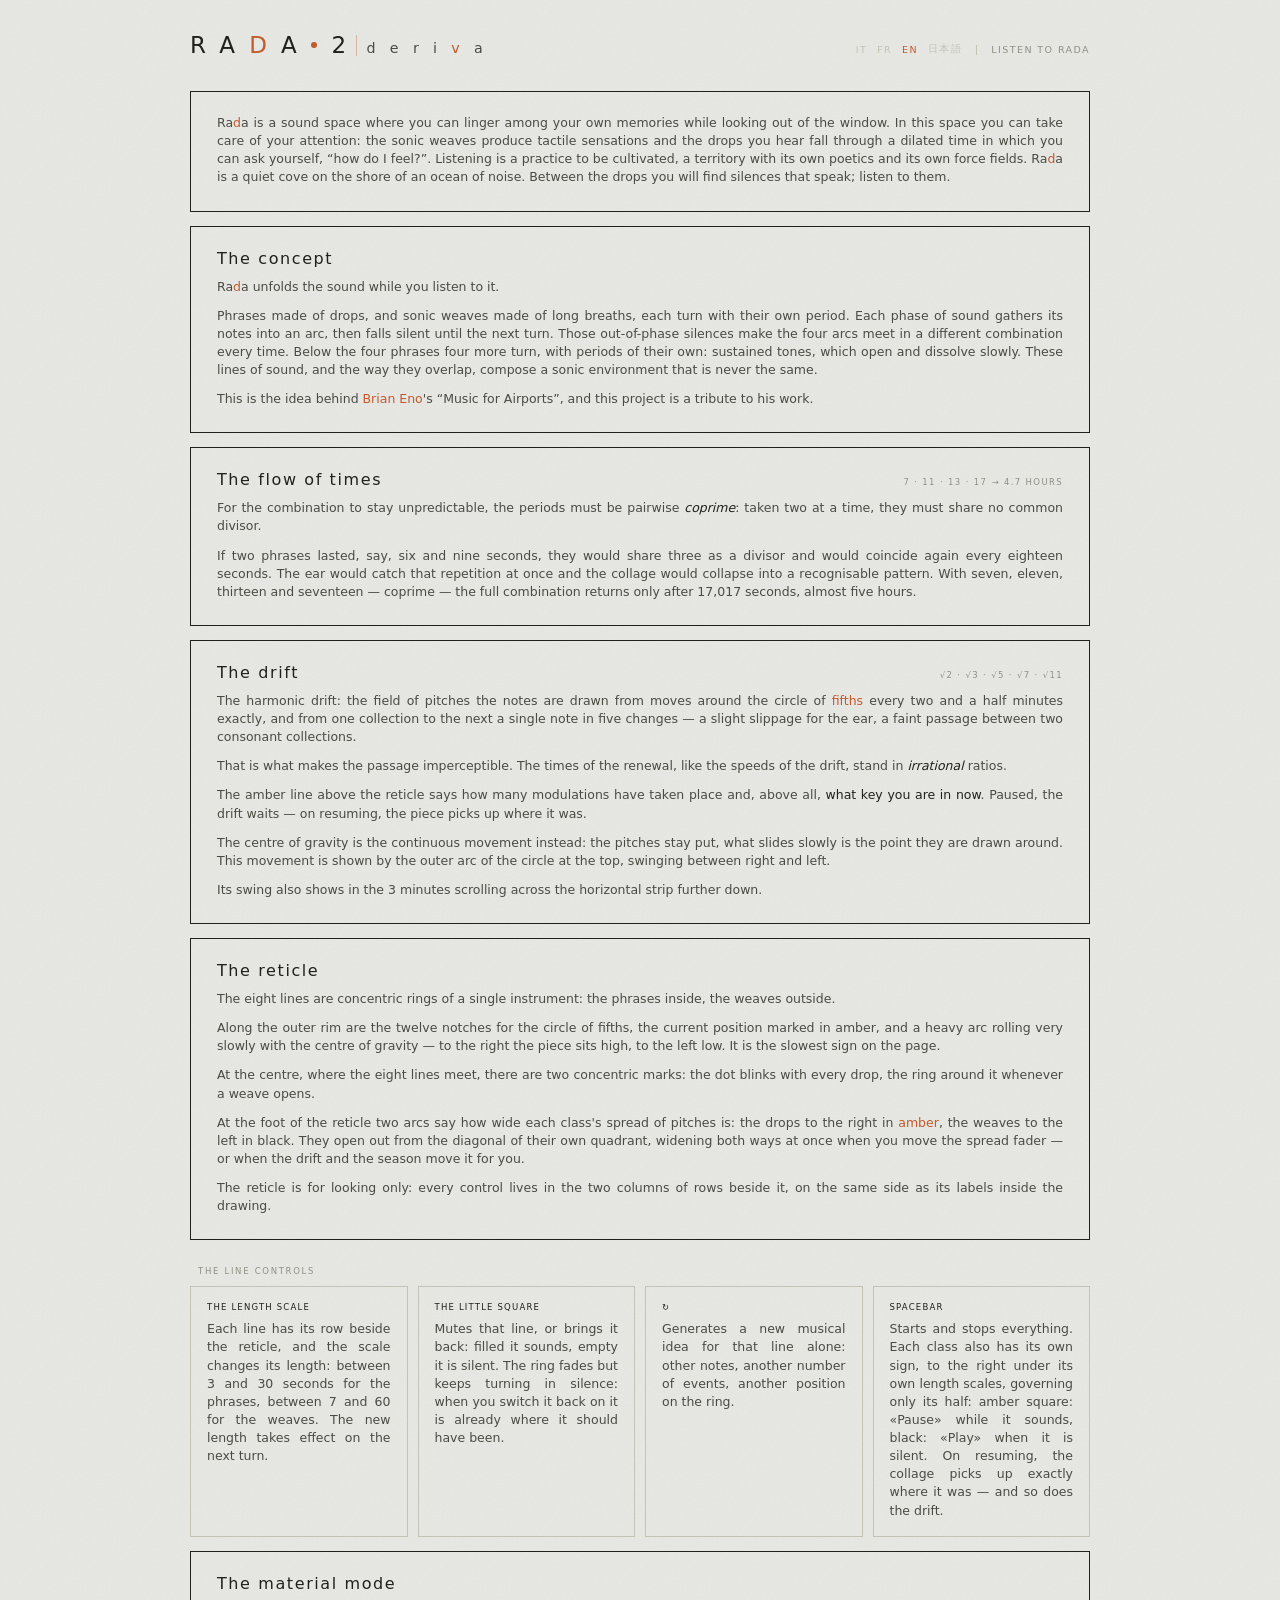
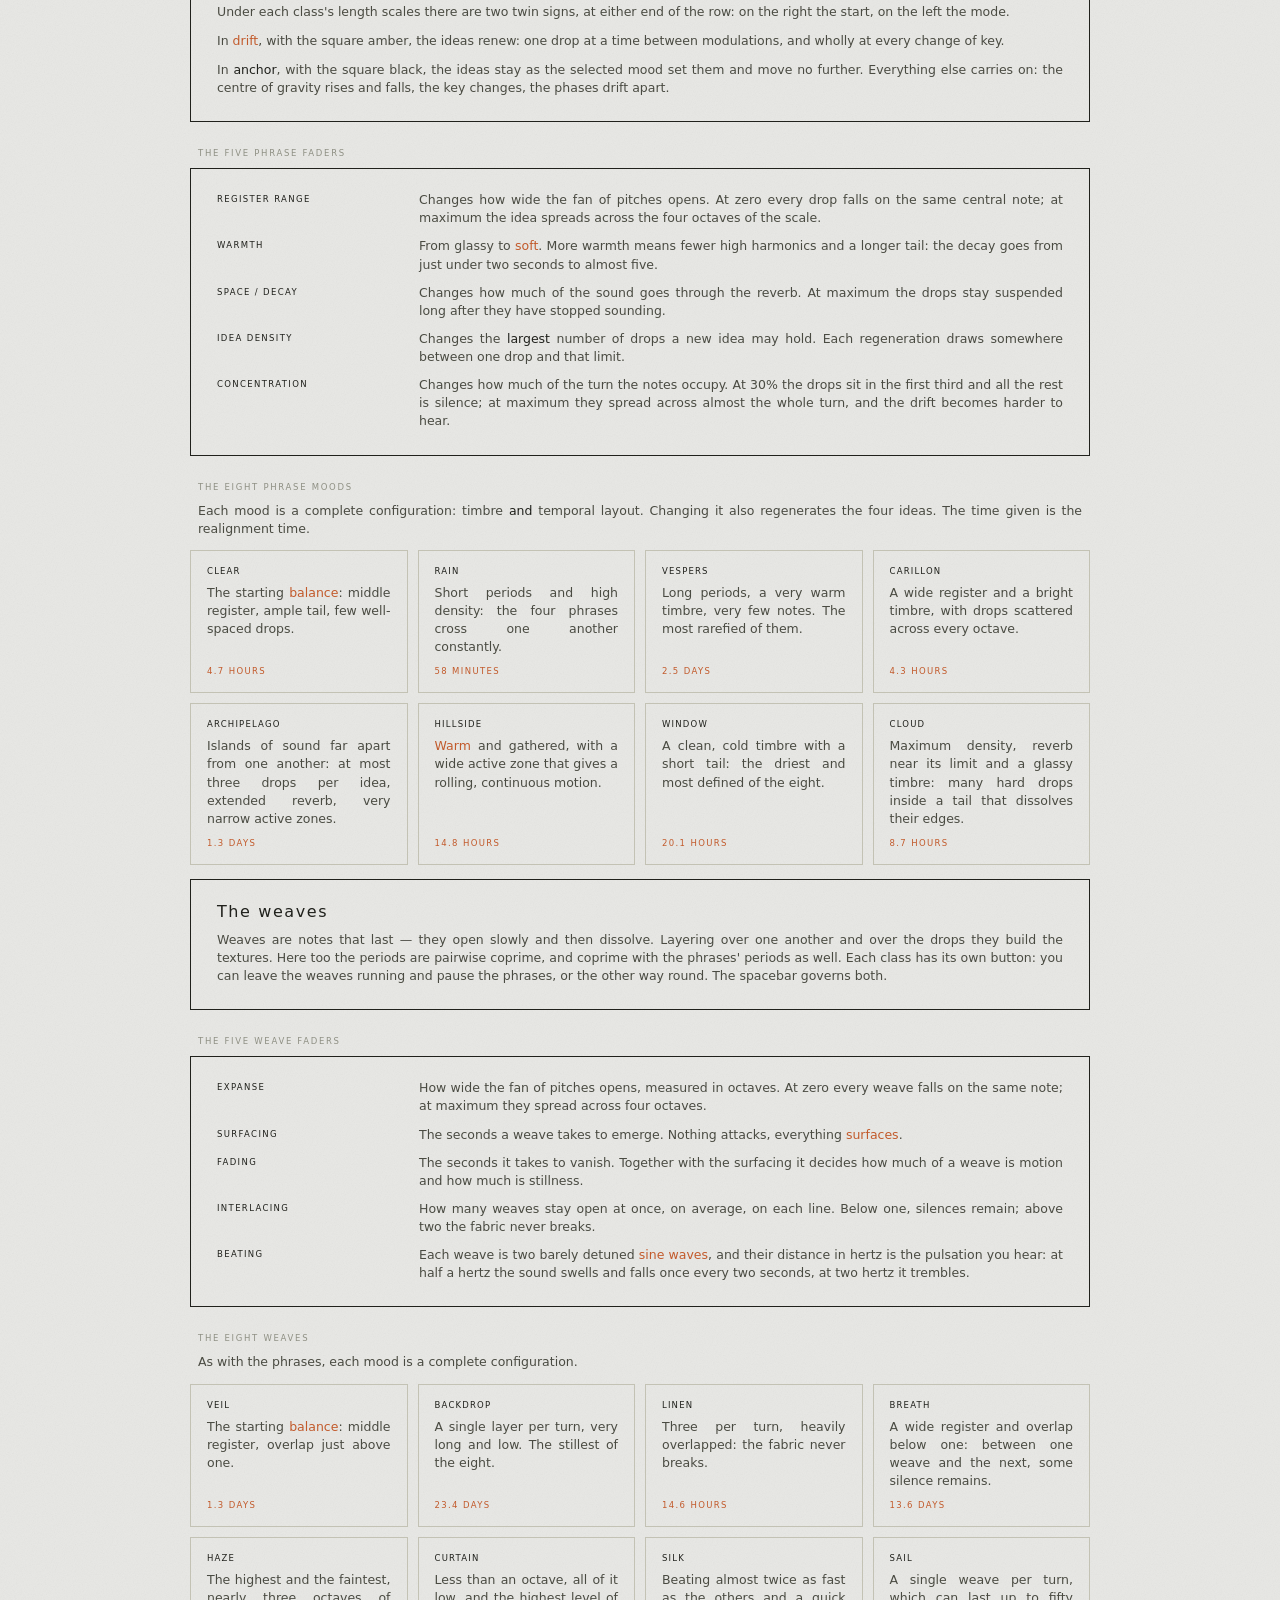
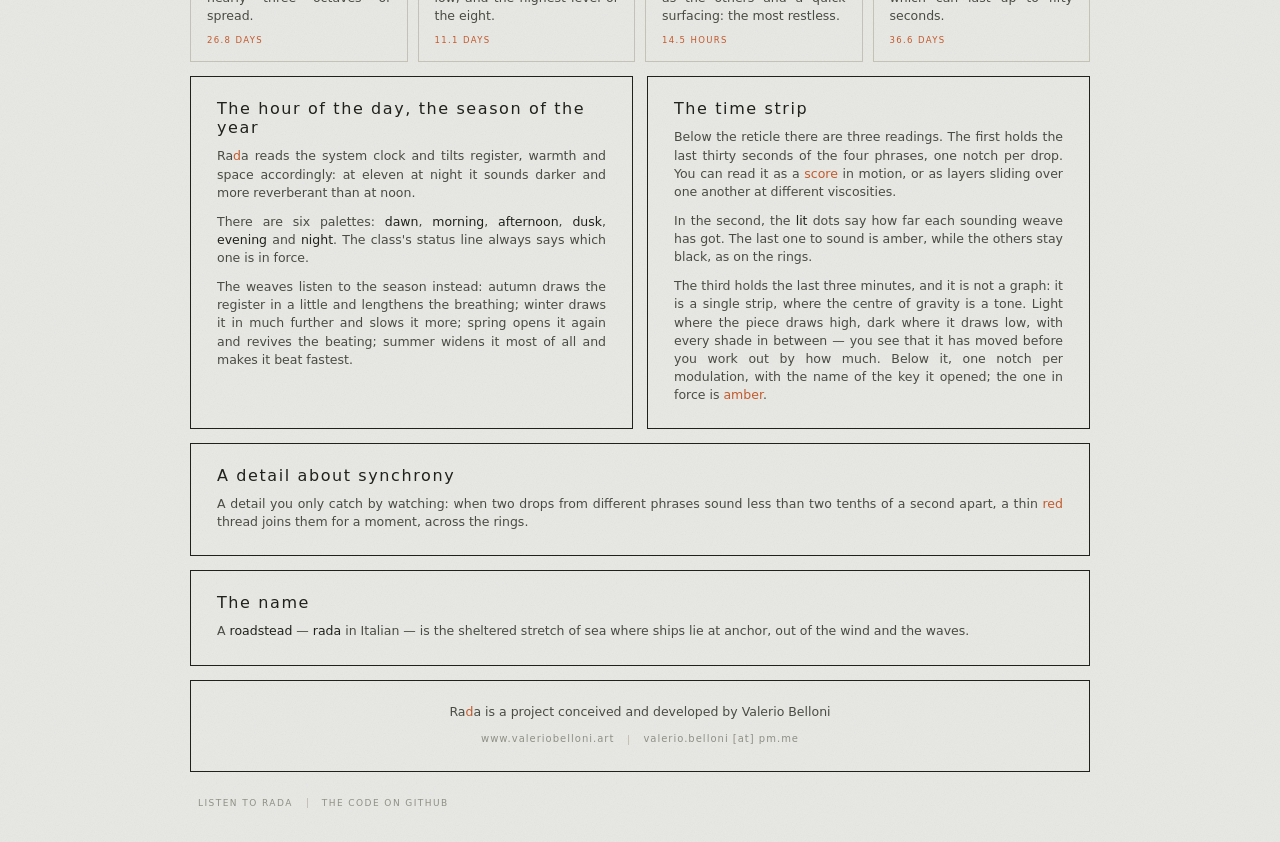
==== commit cb3a7103: "modifiche score baricentro" ====
--- a/guida.html
+++ b/guida.html
@@ -99,7 +99,7 @@
 
     <p data-i18n-html="g.der4">Il baricentro è invece il movimento continuo: le altezze restano ferme, a scorrere piano è il punto attorno a cui vengono pescate. La rappresentazione di questo movimento è data dall'arco di cerchio esterno in alto che oscilla tra destra e sinistra.</p>
 
-    <p data-i18n-html="g.der5">La sua oscillazione è rappresentata anche nello scorrere di 15 minuti nell'istogramma orizzontale più in basso.</p>
+    <p data-i18n-html="g.der5">La sua oscillazione è rappresentata anche nello scorrere di 3 minuti nella striscia orizzontale più in basso.</p>
   </section>
 
 
@@ -350,7 +350,7 @@
 
       <p data-i18n-html="g.strip1b">Nella seconda i puntini <em>accesi</em> dicono quanto è avanzata ogni tenuta in corso. In arancione l'ultima che viene suonata mentre le altre restano nere, come sugli anelli.</p>
 
-      <p data-i18n-html="g.strip3">La terza contiene gli ultimi quindici minuti, ed è un istogramma: ogni colonnina è un'altezza del baricentro, da zero a quattro puntini sopra l'asse se il pezzo sta alto, altrettanti sotto se sta basso. Una colonnina ogni quindici secondi circa. Quella in cui cade una modulazione è <em class="amb">arancione</em>.</p>
+      <p data-i18n-html="g.strip3">La terza contiene gli ultimi tre minuti, e non è un grafico: è una striscia sola, dove il baricentro è il tono. Chiara dove il pezzo pesca alto, scura dove pesca basso, con tutte le gradazioni in mezzo — vedi che si è mosso prima ancora di capire di quanto. Sotto, una tacca per ogni modulazione, col nome della tonalità che ha aperto; quella in corso è <em class="amb">arancione</em>.</p>
     </section>
   </div>
 
--- a/css/style.css
+++ b/css/style.css
@@ -20,8 +20,13 @@
   --hair:#c3c2b4;    /* linee inattive */
   --scelto:#55564c;  /* fondo dei bottoni scelti: scuro, ma non inchiostro */
   --amber:#c25a2b;   /* unico accento */
+  --velo:rgba(32,33,28,.07); /* lo spicchio del giro, sui dischi del campo */
   --glow:rgba(194,90,43,.18);
-  --amber-filo:rgba(194,90,43,.34); /* il filo del marchio, l'accento smorzato */
+  --amber-filo:rgba(194,90,43,.34); /* i fili della testata, l'accento smorzato */
+  /* Il corpo del marchio sta QUI e non su `.logo`, perché non lo usa solo il
+     marchio: la testata ci calcola anche l'altezza del blocco delle lingue,
+     ed è così che i due fili cadono alla stessa quota a qualunque corpo. */
+  --corpoLogo:clamp(19px,4.1vw,23px);
   --sans:"Helvetica Neue",-apple-system,system-ui,"Segoe UI",Roboto,Arial,sans-serif;
 }
 
@@ -73,6 +78,10 @@
   flex-wrap:wrap;
   margin-bottom:34px;
 }
+/* Solo la testata dello STRUMENTO allinea in alto, perché è l'unica in cui i
+   due blocchi devono far combaciare un filo. Nella guida la testata è a due
+   poli senza fili orizzontali e tiene l'allineamento alle linee di base. */
+.headStrumento{align-items:flex-start}
 h1{
   margin:0;
   font-weight:300;
@@ -96,7 +105,7 @@
      perché il letter-spacing del nome lascia già sotto la linea di base il
      vuoto delle discendenti, che di maiuscole non ne ha nessuna.        */
   gap:0;
-  font-size:clamp(21px,4.6vw,26px);
+  font-size:var(--corpoLogo);
 }
 .logo h1,
 .logo h2{
@@ -237,14 +246,59 @@
 .derivaBlocco{display:flex;flex-direction:column;gap:5px}
 .derivaBlocco .realign{color:var(--amber)}
 
+/* ------------------------------------------------------------- lo strumento
+   LE COLONNE DI LINEA STANNO AI LATI DELLA FASCIA, non del campo. Prima
+   fiancheggiavano l'intera tela, e il campo dei dischi era largo quanto la
+   colonna centrale glielo concedeva: 560 px, con i due terzi laterali della
+   pagina occupati da otto cursori. Adesso il campo prende tutta la larghezza
+   e le colonne scendono accanto agli score, che di spazio ne vogliono meno.
+
+   La tela resta UNA — è una regola del progetto — quindi non si divide in
+   due: copre tutta la griglia, su due righe, e le colonne le si posano sopra
+   nei margini della riga bassa, dove la tela non disegna niente. Perché il
+   trucco regga servono due accordi fra CSS e disegno, e sono entrambi
+   espliciti:
+
+     `--colonna`  la larghezza delle colonne. La griglia la usa per le sue
+                  tracce, e `canvasSize` la LEGGE per rientrare la fascia
+                  esattamente di tanto. Un numero solo, in un posto solo.
+     `--hCampo`   l'altezza del campo, che il disegno SCRIVE a ogni misura:
+                  è quella a dare l'altezza alla prima riga, e quindi a far
+                  cadere le colonne accanto alla fascia e non al campo.
+
+   Chi cambia una delle due a mano, senza toccare l'altra, fa finire i cursori
+   sopra il disegno.                                                         */
 .strumento{
+  --colonna:180px;
+  --vuotoStrumento:26px;
   display:grid;
-  grid-template-columns:minmax(170px,1fr) minmax(0,560px) minmax(170px,1fr);
-  gap:26px;
-  align-items:center;
-}
-#canvas-holder{display:flex;justify-content:center;min-width:0}
+  grid-template-columns:var(--colonna) minmax(0,1fr) var(--colonna);
+  grid-template-rows:var(--hCampo,0px) auto;
+  column-gap:var(--vuotoStrumento);
+}
+/* la tela copre tutta la griglia: il campo sta nella riga alta, la fascia
+   nella bassa, e le colonne le si affiancano senza coprirla */
+#canvas-holder{grid-column:1 / -1;grid-row:1 / 3;min-width:0}
+
+/* LA TELA NON DEVE RICEVERE IL PUNTATORE, e da quando copre tutta la griglia
+   questa non è più una buona intenzione ma una necessità.
+
+   Un canvas è trasparente dove non disegna, ma resta un rettangolo pieno per
+   il puntatore: copriva le colonne, e si prendeva i clic di quella che nel
+   documento viene PRIMA di lui. Le frasi stanno prima, i tessuti dopo —
+   quindi i cursori delle frasi erano morti e quelli dei tessuti no. Su
+   schermo stretto il difetto spariva, perché là la tela e le colonne stanno
+   su righe diverse e non si sovrappongono.
+
+   `pointer-events:none` dice in una riga la regola che il progetto ha sempre
+   avuto: il canvas è puro display, i comandi sono gli elementi nativi
+   accanto. Chi volesse renderlo interattivo deve togliere questa riga, e a
+   quel punto deve anche rileggere perché i dialZone di Rada sono spariti. */
+#canvas-holder{pointer-events:none}
 #canvas-holder canvas{display:block}
+.colLinee{grid-row:2;min-width:0}
+.colFrasi{grid-column:1}
+.colTessuti{grid-column:3}
 
 /* ------------------------------------------------------- le colonne di linea
    Otto righe native — sigla, scala della durata, valore, quadratino, ↻ —
@@ -342,25 +396,65 @@
 .controls{
   display:grid;
   grid-template-columns:1fr 1fr;
-  gap:14px 26px;
-  margin-top:14px;
-}
-/* IL CURSORE STA AL FONDO DELLA CELLA, non sotto la sua etichetta. Le
-   etichette non sono lunghe uguale — «Ampiezza registro» va a capo dove
-   «Calore» no — e appese all'etichetta le scale finivano a quote diverse:
-   undici pixel di scarto misurati a 900 px, su una riga che dovrebbe leggersi
-   come una sola scala continua. La cella diventa una colonna flessibile e
-   l'etichetta si prende lo spazio che avanza, così il cursore parte sempre
-   dallo stesso filo qualunque cosa gli stia scritto sopra, in qualunque
-   lingua.                                                                  */
-.ctl{display:flex;flex-direction:column}
+  gap:24px 26px;
+  margin-top:18px;
+}
+/* IL QUADRANTE STA IN CIMA ALLA CELLA, l'etichetta sotto. Prima era il
+   contrario, e le etichette — che non sono lunghe uguale, «Ampiezza registro»
+   va a capo dove «Calore» no — facevano finire le scale a quote diverse:
+   undici pixel di scarto misurati a 900 px, su una riga che deve leggersi
+   come una sola. Ci voleva un `flex:1` sull'etichetta per spingere il cursore
+   al fondo della cella. Con l'arco in cima il problema si scioglie da sé: i
+   dieci quadranti partono tutti dal filo di sopra, e sotto l'etichetta può
+   andare a capo quanto vuole, in qualunque lingua.                          */
+.ctl{display:flex;flex-direction:column;position:relative}
 .ctl label{
-  display:flex;justify-content:space-between;gap:8px;
+  display:flex;flex-direction:column;align-items:center;gap:4px;
+  text-align:center;
   font-size:9px;letter-spacing:.16em;text-transform:uppercase;
-  color:var(--ink-2);margin:0 0 7px;
-  flex:1;align-items:flex-start;
+  color:var(--ink-2);margin:0;
 }
 .ctl label b{color:var(--amber);font-weight:400;font-variant-numeric:tabular-nums}
+
+/* --------------------------------------------------------------- quadranti
+   I dieci comandi d'insieme sono archi e non scale diritte, ma la grammatica
+   è la stessa di prima, piegata: un filo, le dodici tacche, l'indice
+   rettangolare. Le divisioni restano dodici come nel gradiente qui sopra, e
+   l'indice attraversa filo e tacche esattamente come il pomello rettangolare
+   attraversava la linea.
+
+   SOTTO L'ARCO RESTA L'INPUT NATIVO, celato ma non rimosso: è lui a tenere il
+   valore, e con lui restano la tastiera, il lettore di schermo e l'etichetta
+   che lo nomina. L'SVG non è il comando ma il suo ritratto — traduce il
+   puntatore in valore e glielo passa, e si ridisegna quando quello cambia,
+   compreso quando a cambiarlo è un mood.
+
+   La regola è scoperchiata solo dentro `.controls`: le scale di durata nelle
+   colonne di linea restano diritte, perché lì il dato è una lunghezza e una
+   riga di otto archi in colonna non starebbe in piedi.                      */
+.quadrante{width:100%;max-width:108px;margin:0 auto 10px}
+.quadrante svg{
+  display:block;width:100%;height:auto;overflow:visible;
+  cursor:pointer;
+  /* con i pointer event lo scorrimento della pagina lo decide SOLO
+     `touch-action`: senza questa riga, su un telefono il trascinamento
+     scorrerebbe la pagina invece di girare l'indice. */
+  touch-action:none;
+  -webkit-tap-highlight-color:transparent;
+}
+.quadranteFilo{fill:none;stroke:var(--hair);stroke-width:1}
+.quadranteTacca{stroke:var(--hair);stroke-width:1}
+.quadranteIndice{stroke:var(--ink);stroke-width:3}
+/* Il fuoco si vede sull'indice: l'input è alto un pixel e trasparente, quindi
+   un contorno suo non si vedrebbe da nessuna parte. */
+.ctl:focus-within .quadranteIndice{stroke:var(--amber)}
+/* L'input che sta sotto un quadrante: resta nel DOM e non si vede. La
+   specificità deve superare quella di `input[type=range]`, o torna visibile. */
+.controls input[type=range]{
+  position:absolute;left:0;bottom:0;
+  width:1px;height:1px;padding:0;
+  background:none;opacity:0;pointer-events:none;
+}
 
 /* ------------------------------------------------- i due segni della classe
    Sotto le scale di durata, agli estremi della riga: a sinistra il modo del
@@ -456,11 +550,27 @@
    filo che separa deve arrivare da parte a parte di ciò che separa.
    Il blocco si allinea a destra perché sta al bordo destro della pagina. */
 .headLato{display:flex;flex-direction:column;align-items:flex-end;gap:8px}
+/* I DUE FILI DELLA TESTATA CADONO ALLA STESSA QUOTA, e non per un padding
+   indovinato a occhio: il blocco delle lingue è alto esattamente quanto la
+   prima riga del marchio, quindi il suo bordo inferiore atterra dove comincia
+   «deriva». Il conto è `1em` di corpo più il `.067em` che il nome si porta
+   sotto, più il pixel del bordo stesso — che sta DENTRO l'altezza, perché il
+   foglio usa `border-box`.
+
+   Questo vuole `align-items:flex-start` sulla testata (vedi `.headStrumento`):
+   con l'allineamento alle linee di base i due blocchi partivano da quote
+   diverse, e i fili uscivano sfalsati di quasi otto pixel.
+
+   Stesso colore del filo del marchio: sono lo stesso segno, e l'arancione
+   smorzato è il solo modo in cui l'accento può fare da riga senza diventare
+   un accento in più.                                                      */
 .headLato .langs{
   align-self:stretch;
   justify-content:flex-end;
-  padding-bottom:8px;
-  border-bottom:1px solid var(--hair);
+  align-items:flex-end;
+  height:calc(var(--corpoLogo) * 1.067 + 1px);
+  padding-bottom:0;
+  border-bottom:1px solid var(--amber-filo);
 }
 .docLink{
   font-family:var(--sans);font-weight:400;
@@ -545,11 +655,25 @@
   .controls{grid-template-columns:repeat(5,1fr);gap:0 26px}
   .stage{padding:34px 28px}
 }
-/* Sotto i 900 px le colonne non stanno più ai lati: il reticolo sale sopra,
-   intero, e le due colonne si affiancano sotto di lui.                     */
+/* Sotto i 900 px le colonne non stanno più ai lati della fascia: non ci
+   starebbero, e rientrare la fascia di 180 px per lato la ridurrebbe a un
+   francobollo. La tela torna sopra, intera, e le due colonne si affiancano
+   sotto di lei.
+
+   `--colonna` a zero è il segnale che il disegno legge per smettere di
+   rientrare la fascia: così la regola sta scritta una volta sola, qui, e
+   `canvasSize` non deve conoscere nessuna soglia di finestra.             */
 @media (max-width:899px){
-  .strumento{grid-template-columns:1fr 1fr;gap:20px}
+  .strumento{
+    --colonna:0px;
+    grid-template-columns:1fr 1fr;
+    grid-template-rows:auto auto;
+    gap:20px;
+  }
   #canvas-holder{grid-column:1 / -1;grid-row:1}
+  .colLinee{grid-row:2}
+  .colFrasi{grid-column:1}
+  .colTessuti{grid-column:2}
 }
 /* Otto colonne vogliono circa 75 px per bottone: tanto misura l'etichetta più
    lunga in inglese, «Archipelago». Sotto quella misura la riga delle frasi
@@ -565,10 +689,25 @@
 @media (max-width:819px){
   .moods{grid-template-columns:repeat(4,minmax(0,1fr));width:100%}
 }
+/* In colonna sola l'ordine va DETTO, non lasciato al markup. Nel documento le
+   frasi vengono prima della tela — è giusto così, perché a schermo largo
+   stanno alla sua sinistra e il fuoco deve incontrarle per prime — ma
+   impilate verticalmente quell'ordine metterebbe otto cursori sopra lo
+   strumento, e la prima cosa che si vede aprendo la pagina sarebbe un
+   pannello di comandi invece del pezzo che suona.
+
+   Le righe esplicite rimettono la tela in cima senza toccare il documento,
+   quindi l'ordine di tabulazione resta frasi → tessuti: la tela non prende
+   fuoco e non ha testo, quindi scavalcarla non salta nulla.              */
 @media (max-width:540px){
-  .strumento{grid-template-columns:1fr}
-  #canvas-holder{grid-column:auto}
-  .controls{grid-template-columns:1fr}
+  .strumento{grid-template-columns:1fr;grid-template-rows:auto auto auto}
+  #canvas-holder{grid-column:1;grid-row:1}
+  .colFrasi{grid-column:1;grid-row:2}
+  .colTessuti{grid-column:1;grid-row:3}
+  /* I comandi d'insieme restano a DUE colonne anche qui. La riga a colonna
+     sola serviva alle scale diritte, che di larghezza ne volevano tutta;
+     un quadrante è quadrato e a 345 px ne stanno due comodi. In colonna sola
+     i dieci archi allungavano la pagina di più di mille pixel. */
   .bar{justify-content:center}
 }
 
